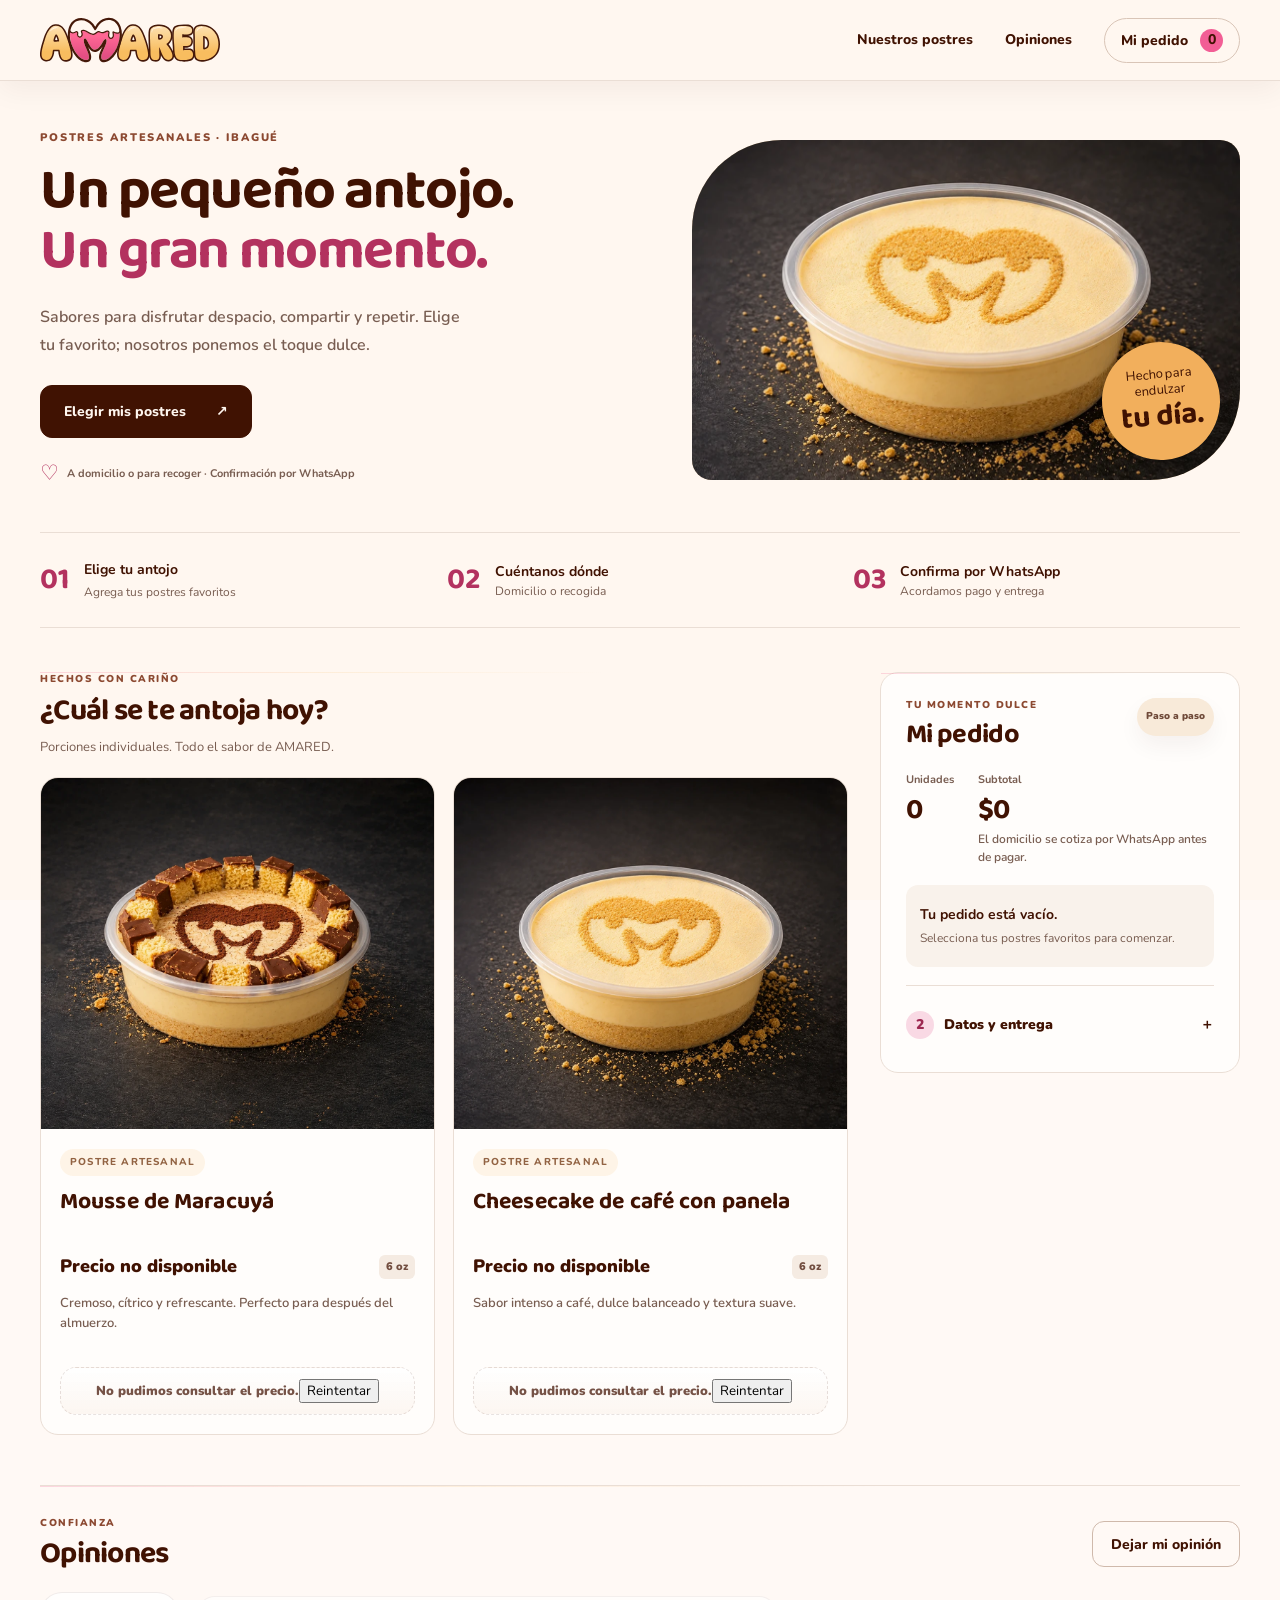
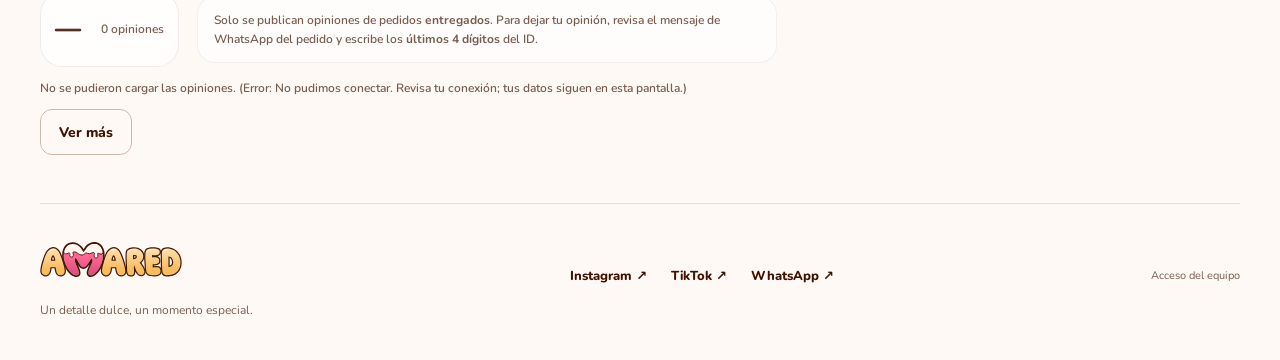
==== index.html @ 5dab2984 "Add files via upload" ====
<!doctype html>
<html lang="es">
<head>
  <meta charset="utf-8">
  <meta name="viewport" content="width=device-width, initial-scale=1">
  <meta name="theme-color" content="#401102">
  <title>AMARED · Un pequeño antojo, un gran momento</title>
  <link rel="icon" href="assets/favicon.ico" type="image/x-icon">
  <link rel="preload" href="assets/Logo-Amared.svg" as="image" type="image/svg+xml">
  <link rel="preload" href="assets/Logo-Isotipo-Amared.svg" as="image" type="image/svg+xml">
  <link rel="stylesheet" href="https://cdnjs.cloudflare.com/ajax/libs/font-awesome/6.5.2/css/all.min.css">
  <link rel="stylesheet" href="styles.css?v=20260602-private-access-v46">
<meta name="description" content="Postres artesanales AMARED en Ibagué. Elige tu favorito, solicita domicilio o recogida y confirma tu pedido por WhatsApp."><link rel="preconnect" href="https://fonts.googleapis.com"><link rel="preconnect" href="https://fonts.gstatic.com" crossorigin><link rel="stylesheet" href="https://fonts.googleapis.com/css2?family=Baloo+2:wght@600;700;800&amp;family=Nunito:wght@400;600;700;800&amp;display=swap"><link rel="stylesheet" href="experience.css?v=20260918"><script src="config.js?v=20260918"></script><script src="runtime.js?v=20260918"></script></head>
<body class="launch-checking amaredV2 storefront">
  <a class="skipLink" href="#inicio">Saltar al contenido</a><section id="launchGate" class="launchGate hidden" aria-live="polite">
    <div class="launchGateShell">
      <div class="launchGateCard">
        <img class="launchGateLogo" src="assets/Logo-Amared.svg" alt="AMARED Postres">
        <div class="launchGateKicker">Inauguración AMARED</div>
        <h1>La página aún no se encuentra disponible</h1>
        <p>Estamos preparando la apertura oficial. Únete al canal de WhatsApp para enterarte cuando inicie la inauguración.</p>

        <div class="launchCountdown" aria-label="Cuenta regresiva para la inauguración">
          <div><strong id="launchDays">00</strong><span>Días</span></div>
          <div><strong id="launchHours">00</strong><span>Horas</span></div>
          <div><strong id="launchMinutes">00</strong><span>Min</span></div>
          <div><strong id="launchSeconds">00</strong><span>Seg</span></div>
        </div>

        <form id="launchSignupForm" class="launchSignupForm launchSignupFormChannelOnly">
          <button id="launchChannelBtn" class="btn primary launchChannelBtn" type="button">
            <i class="fa-brands fa-whatsapp" aria-hidden="true"></i>
            Unirme al canal de WhatsApp
          </button>
          <div id="launchSignupStatus" class="launchSignupStatus" role="status">Recibe novedades, fecha de apertura y disponibilidad del combo inaugural.</div>
        </form>

        <div class="launchGateFoot">
          Apertura oficial: <strong>12 de junio</strong> · Combo inaugural por <strong>$22.900</strong> por tiempo limitado.
        </div>
      </div>
    </div>
  </section>

  <div class="page">
    <header class="topbar">
      <div class="topbarInner">
        <a class="brand brandLink" href="#inicio" aria-label="Ir al inicio AMARED">
          <img class="brandLogo" src="assets/Logo-Amared.svg" alt="AMARED Postres">
        </a>
        <button id="btnIndexAdminDesktopHub" class="btn amBtnSoft indexAdminTopbarAction hidden" type="button" aria-label="Volver al panel">Panel</button>
      <nav class="storeNav" aria-label="Navegación principal"><a href="#postres">Nuestros postres</a><a href="#opiniones">Opiniones</a><button type="button" data-checkout-open class="navCart">Mi pedido <span id="navCartCount">0</span></button></nav></div>
    </header>

    <div id="privateOrderBanner" class="privateOrderBanner hidden" role="status">
      <div>
        <strong>Acceso interno activo</strong>
        <span>La página pública sigue bloqueada hasta la inauguración. Este modo es solo para registrar pedidos internos.</span>
      </div>
      <button id="btnPrivateOrderExit" class="privateOrderExit" type="button">Salir</button>
    </div>

    <main class="container amIndex" id="inicio">
      <section class="hero heroPremium atelierHero">
  <div class="atelierHeroCopy"><p class="eyebrow">POSTRES ARTESANALES · IBAGUÉ</p>
    <h1>Un pequeño antojo.<br><span>Un gran momento.</span></h1>
    <p>Sabores para disfrutar despacio, compartir y repetir. Elige tu favorito; nosotros ponemos el toque dulce.</p>
    <a class="btn primary heroCta" href="#postres">Elegir mis postres <span aria-hidden="true">↗</span></a>
    <div class="heroDeliveryNote"><span aria-hidden="true">♡</span> A domicilio o para recoger · Confirmación por WhatsApp</div>
  </div>
  <div class="atelierHeroPhoto"><img src="assets/cheesecake.webp" alt="Postre artesanal de AMARED" width="1104" height="1104" fetchpriority="high" decoding="async"><div class="photoCaption">Hecho para endulzar<br><strong>tu día.</strong></div></div>
</section>
<nav class="purchaseJourney" aria-label="Cómo hacer tu pedido">
  <a href="#postres"><span>01</span><div><strong>Elige tu antojo</strong><small>Agrega tus postres favoritos</small></div></a>
  <button type="button" data-checkout-open><span>02</span><div><strong>Cuéntanos dónde</strong><small>Domicilio o recogida</small></div></button>
  <button type="button" data-checkout-open><span>03</span><div><strong>Confirma por WhatsApp</strong><small>Acordamos pago y entrega</small></div></button>
</nav><section class="layout layoutPremium">
        <section class="card cardProducts" id="postres">
          <div class="sectionHead">
            <div>
              <div class="sectionKicker">HECHOS CON CARIÑO</div>
              <h2 class="cardTitle">¿Cuál se te antoja hoy?</h2>
            </div>
          <p class="catalogLead">Porciones individuales. Todo el sabor de AMARED.</p></div>

          <div id="inauguralPromoBanner" class="inauguralPromoBanner hidden" aria-live="polite">
            <div class="promoCopy">
              <span class="promoKicker">Semana inaugural</span>
              <strong>Combo inaugural por tiempo limitado</strong>
              <small>Incluye los 2 postres, detalle especial y domicilio gratis. Disponible hasta agotar existencias.</small>
            </div>
            <div class="promoCountdown" aria-label="Tiempo restante del combo inaugural">
              <div><strong id="promoDays">00</strong><span>Días</span></div>
              <div><strong id="promoHours">00</strong><span>Horas</span></div>
              <div><strong id="promoMinutes">00</strong><span>Min</span></div>
              <div><strong id="promoSeconds">00</strong><span>Seg</span></div>
            </div>
          </div>

          <div id="products" class="products"></div>
        </section>

        <section class="card cardOrder" id="pedido">
          <div class="sectionHead orderHead">
            <div>
              <div class="sectionKicker">TU MOMENTO DULCE</div>
              <h2 class="cardTitle">Mi pedido</h2>
            </div>
            <div class="sectionPill sectionPillAccent">Paso a paso</div>
          </div>

          <div class="summaryRow">
            <div class="summaryBox">
              <div class="summaryLabel">Unidades</div>
              <div id="totalUnits" class="summaryValue">0</div>
            </div>

            <div class="subtotalBox">
              <div class="summaryLabel">Subtotal</div>
              <div class="subtotalBig">$<span id="subtotal">0</span></div>
              <div class="muted small">El domicilio se cotiza por WhatsApp antes de pagar.</div>
            </div>
          </div>

          <div class="miniCard cartMiniCard">
            <div class="miniCardTop">
              <img class="miniIcon" src="assets/Logo-Isotipo-Amared.svg" alt="AMARED icono">
              <div class="miniTitle">Resumen del pedido</div>
            </div>
            <div id="cartSummary" class="cartSummary muted">Aún no has seleccionado postres.</div>
          </div>

          <details id="checkoutDetails" class="checkoutDetails"><summary><span>2</span> Datos y entrega <b aria-hidden="true">＋</b></summary><p class="checkoutLead">Solo necesitamos estos datos para preparar tu pedido.</p><div class="form">
            <div id="checkoutError" class="checkoutError" role="alert" hidden></div><div class="hint">Completa solo lo esencial para registrar tu pedido. Los campos con <span class="req">*</span> son obligatorios.</div>

            <div class="formGrid formGrid2">
              <div class="field">
                <label class="label" for="name">Nombre <span class="req">*</span></label>
                <input id="name" class="input" type="text" placeholder="Ej: Cristian" autocomplete="name" maxlength="80">
              </div>

              <div class="field">
                <label class="label" for="phone">Número de teléfono <span class="req">*</span></label>
                <input id="phone" class="input" type="tel" placeholder="Ej: 3028473086" autocomplete="tel" inputmode="tel" maxlength="18">
              </div>
            </div>

            <div class="field">
              <label id="addressLabel" class="label" for="address">Dirección <span class="req">*</span></label>
              <input id="address" class="input" type="text" placeholder="Ej: Calle 53, número 8-2, Ibagué, Tolima" autocomplete="street-address" maxlength="250">
              <div id="addressHint" class="muted small addressHint hidden">Este campo cambia según el tipo de entrega que elijas.</div>
            </div>

            <div id="neighborhoodField" class="field neighborhoodField">
              <label id="neighborhoodLabel" class="label" for="neighborhood">Barrio o sector <span class="req">*</span></label>
              <div class="neighborhoodCombo">
                <input id="neighborhood" class="input" type="text" placeholder="Ej: Jordán, Centro, El Salado" autocomplete="off" role="combobox" aria-expanded="false" aria-controls="neighborhoodSuggest" aria-autocomplete="list" maxlength="100">
                <button id="neighborhoodToggle" class="neighborhoodToggle" type="button" aria-label="Mostrar barrios disponibles" aria-controls="neighborhoodSuggest">⌄</button>
              </div>
              <div id="neighborhoodSuggest" class="neighborhoodSuggest hidden" role="listbox" aria-label="Barrios sugeridos"></div>
              <datalist id="neighborhoodOptions"></datalist>
              <div id="neighborhoodHint" class="muted small neighborhoodHint">Busca tu barrio en el listado. Si no aparece, puedes escribirlo manualmente para revisar la entrega.</div>
            </div>

            <div class="miniCard deliveryCard">
              <div class="miniCardTop">
                <div class="miniTitle">Entrega y ubicación</div>
              </div>
              <div class="muted small deliveryIntro">Selecciona la opción que mejor te funcione. La opción predeterminada te permite escribir una dirección de referencia y completar el pedido fácilmente por WhatsApp.</div>

              <div class="locationOptions deliveryTiles">
                <label class="radioRow deliveryTile">
                  <input type="radio" name="locMethod" value="whatsapp" checked>
                  <span class="deliveryTileCopy">
                    <strong>Enviar ubicación por WhatsApp</strong>
                    <small>Escribe una dirección de referencia aquí y en el chat te indicaremos cómo compartir tu ubicación.</small>
                  </span>
                </label>

                <div id="waLocBlock" class="waLocBlock muted small tileDetail">
                  <div class="waLocCopy">Escribe tu dirección o punto de referencia en este formulario. Cuando se abra WhatsApp, podremos guiarte para compartir la ubicación exacta si lo necesitas.</div>
                  <div class="tutorialHelper">
                    <strong>Video corto · 27 s</strong>
                    <span>Mira cómo compartir tu ubicación exacta por WhatsApp sin salir del proceso de pedido.</span>
                  </div>
                  <div class="tutorialAction">
                    <button id="btnWaTutorial" class="btn tutorialBtn" type="button">Ver tutorial</button>
                  </div>
                </div>

                <label class="radioRow deliveryTile">
                  <input type="radio" name="locMethod" value="maps">
                  <span class="deliveryTileCopy">
                    <strong>Enviar link de Google Maps</strong>
                    <small>La opción más precisa para ubicar tu domicilio.</small>
                  </span>
                </label>

                <div id="mapsBlock" class="mapsBlock tileDetail">
                  <div class="mapsRow">
                    <input id="maps" class="input" type="url" placeholder="Pega aquí el link de tu ubicación">
                    <button id="btnOpenMaps" class="btn secondary" type="button">Abrir Maps</button>
                  </div>
                  <div class="muted small">Abre Google Maps, toca compartir, copia el enlace y pégalo aquí.</div>
                  <div class="tutorialHelper">
                    <strong>Video corto · 34 s</strong>
                    <span>Te mostramos dónde copiar el enlace de Google Maps y cómo pegarlo correctamente aquí.</span>
                  </div>
                  <div class="tutorialAction">
                    <button id="btnMapsTutorial" class="btn tutorialBtn" type="button">Ver tutorial</button>
                  </div>
                </div>

                <label class="radioRow deliveryTile">
                  <input type="radio" name="locMethod" value="pickup">
                  <span class="deliveryTileCopy">
                    <strong>Recoger el pedido presencialmente</strong>
                    <small>Tu pedido quedará marcado como recogida presencial.</small>
                  </span>
                </label>

                <div id="pickupBlock" class="pickupBlock hidden tileDetail">
                  <div class="pickupBox">
                    <div class="pickupTitle">Recogida presencial</div>
                    <div class="muted small">No será necesario escribir dirección. El pedido se registrará como <strong>recogida presencial</strong>.</div>

                    <details class="pickupInfoDetails">
                      <summary>Más información sobre la recogida presencial</summary>
                      <div class="pickupInfoBody">
                        <div class="muted small">Para confirmar tu pedido por recogida presencial, solicitamos un anticipo de reserva del <strong>40%</strong> del valor total. Este valor se abona al pedido y el saldo restante se paga al momento de reclamarlo en el horario de entrega.</div>

                        <div id="pickupPaymentPreview" class="pickupPaymentPreview">
                          <div class="pickupPaymentLine">
                            <span>Total actual del pedido</span>
                            <strong id="pickupPreviewTotal">$0</strong>
                          </div>
                          <div class="pickupPaymentLine accent">
                            <span>Anticipo a confirmar por WhatsApp</span>
                            <strong id="pickupPreviewReserve">$0</strong>
                          </div>
                          <div class="pickupPaymentLine">
                            <span>Saldo restante al reclamar</span>
                            <strong id="pickupPreviewBalance">$0</strong>
                          </div>
                        </div>

                        <div class="muted small">El valor exacto también se enviará automáticamente en el mensaje de WhatsApp cuando confirmes el pedido.</div>
                      </div>
                    </details>

                    <div id="pickupVideoHint" class="tutorialHelper">
                      <strong>Video corto · 37 s</strong>
                      <span>Mira cómo funciona la recogida presencial, el punto de encuentro y la entrega del pedido.</span>
                    </div>
                    <div class="pickupActions">
                      <button id="btnPickupTutorial" class="btn tutorialBtn" type="button">Ver tutorial</button>
                    </div>
                  </div>
                </div>
              </div>
            </div>

            <details class="orderExtras"><summary>Agregar una nota o correo (opcional)</summary><div class="field">
              <label class="label" for="email">Correo electrónico (opcional)</label>
              <input id="email" class="input" type="email" placeholder="Ej: correo@dominio.com" autocomplete="email" maxlength="120">
              <div class="muted small">Podrías recibir notificaciones del pedido o información relacionada con AMARED.</div>
            </div>

            <div class="field">
              <label class="label" for="notes">Notas (opcional)</label>
              <textarea id="notes" class="textarea" rows="3" placeholder="Ej: Portería / Torre 2 / Sin canela" maxlength="500"></textarea>
            </div>

            </details><div class="waOptWrap">
              <label class="checkRow">
                <input id="waOptIn" type="checkbox">
                <span>Autorizo avisos de este pedido por WhatsApp.</span>
              </label>
              <div id="waOptHint" class="waOptHint hidden">Puedes autorizar los avisos del pedido. Tu selección es opcional y puedes cambiarla.</div>
            </div>

            <button id="btnWhatsApp" class="btn primary btnOrderMain" type="button">3 · Revisar mi pedido →</button>

            <p class="checkoutFinePrint">Revisarás el resumen antes de registrarlo. El pago se acuerda en el chat.</p><div id="status" class="status hidden" aria-hidden="true"></div>
          </div>
        </details></section>
      </section>

      <section id="indexAdminSection" class="card indexAdminSection hidden" aria-label="Configuración admin de la página de pedidos">
        <div class="sectionHead reviewsHead">
          <div>
            <div class="sectionKicker">Modo administrador</div>
            <h2 class="cardTitle">Página de pedidos</h2>
          </div>
          <div class="sectionHeadActions">
            <button id="btnIndexAdminGoOpiniones" class="btn secondary indexAdminDesktopOpinions" type="button">Opiniones</button>
            <div class="sectionPill sectionPillAccent">Admin</div>
          </div>
        </div>

        <div class="indexAdminIntro">Desde aquí puedes actualizar los precios visibles del catálogo. Las respuestas a opiniones se gestionan en el bloque de opiniones que aparece más abajo.</div>

        <div class="indexAdminGrid isSingle">
          <div class="miniCard indexAdminCard">
            <div class="miniCardTop">
              <img class="miniIcon" src="assets/Logo-Isotipo-Amared.svg" alt="AMARED">
              <div class="miniTitle">Precios del catálogo</div>
            </div>
            <div id="indexAdminPriceList" class="indexAdminPriceList"></div>
            <div class="row indexAdminActions">
              <button id="btnIndexAdminSavePrices" class="btn primary" type="button">Guardar precios</button>
              <button id="btnIndexAdminResetPrices" class="btn secondary" type="button">Restablecer</button>
            </div>
            <div id="indexAdminStatus" class="muted small indexAdminStatus"></div>
          </div>
        </div>
      </section>

      <section class="card cardReviews" id="opiniones">
        <div class="sectionHead reviewsHead">
          <div>
            <div class="sectionKicker">Confianza</div>
            <h2 class="cardTitle">Opiniones</h2>
          </div>
          <button id="btnOpenReviewModal" class="btn secondary" type="button">Dejar mi opinión</button>
        </div>

        <div class="reviewsSummary">
          <div class="reviewsAvg">
            <div class="avgNum" id="reviewsAvg">—</div>
            <div class="avgStars" id="reviewsAvgStars" aria-hidden="true"></div>
            <div class="muted small"><span id="reviewsCount">0</span> opiniones</div>
          </div>
          <div class="muted small reviewsHint">
            Solo se publican opiniones de pedidos <b>entregados</b>. Para dejar tu opinión, revisa el mensaje de WhatsApp del pedido y escribe los <b>últimos 4 dígitos</b> del ID.
          </div>
        </div>

        <div id="reviewsList" class="reviewsList"></div>
        <div id="reviewsInlineLoading" class="reviewsInlineLoading">
          <div class="spinner" aria-hidden="true"></div>
          <div class="muted small">Cargando opiniones...</div>
        </div>

        <div class="row" style="justify-content:flex-end; gap:10px; margin-top:12px; flex-wrap:wrap;">
          <button id="btnMoreReviews" class="btn secondary" type="button">Ver más</button>
        </div>
      </section>
    </main>
  </div>

  <div id="tutorialModal" class="modalOverlay tutorialModalOverlay hidden" aria-hidden="true">
    <div class="modal tutorialModal" role="dialog" aria-modal="true" aria-labelledby="tutorialModalTitle">
      <div class="modalHeader tutorialModalHeader">
        <div>
          <div class="tutorialModalKicker">Tutorial AMARED</div>
          <h3 id="tutorialModalTitle" class="modalTitle">Tutorial</h3>
        </div>
        <button id="btnCloseTutorial" class="iconBtn" type="button" aria-label="Cerrar tutorial">✕</button>
      </div>
      <div class="modalBody tutorialModalBody">
        <p id="tutorialModalText" class="tutorialModalText"></p>
        <div class="tutorialVideoShell">
          <video id="tutorialVideo" class="tutorialVideo" controls playsinline preload="none"></video>
        </div>
        <div class="tutorialModalHint">Puedes cerrar el tutorial cuando quieras y continuar tu pedido exactamente donde estabas.</div>
      </div>
    </div>
  </div>

  <div id="confirmModal" class="modalOverlay hidden" aria-hidden="true">
    <div class="modal">
      <div class="modalHeader">
        <h3 class="modalTitle">¿Todo se ve bien?</h3>
        <button id="btnCloseModal" class="iconBtn" type="button" aria-label="Cerrar">✕</button>
      </div>

      <div class="modalBody">
        <div id="modalItems" class="modalItems"></div>

        <div id="modalCustomerSummary" class="modalCustomerSummary"></div><div class="modalTotals">
          <div class="modalTotalLine">
            <span class="muted">Unidades</span>
            <strong id="modalUnits">0</strong>
          </div>
          <div class="modalTotalLine">
            <span class="muted">Subtotal</span>
            <strong class="modalSubtotal">$<span id="modalSubtotal">0</span></strong>
          </div>

          <div id="modalPickupBreakdown" class="modalPickupBreakdown hidden">
            <div class="modalTotalLine compact">
              <span class="muted">Anticipo de reserva (40%)</span>
              <strong id="modalPickupReserve">$0</strong>
            </div>
            <div class="modalTotalLine compact">
              <span class="muted">Saldo restante al reclamar</span>
              <strong id="modalPickupBalance">$0</strong>
            </div>
          </div>

          <div class="muted small">La entrega se confirma según el método que seleccionaste.</div>
        </div>
      </div>

      <div class="modalFooter">
        <div id="modalStatus" class="muted small" style="flex:1; align-self:center; display:none;"></div>
        <button id="btnSendWhatsApp" class="btn primary" type="button">Registrar mi pedido</button>
      </div>

      <div id="fallbackWrap" class="helpBar" style="margin-top:12px;">
        <details id="fallbackDetails" class="helpDetails">
          <summary>Ayuda al cliente</summary>

          <div class="muted small" style="margin-top:10px;">
            Si tuviste algún problema al abrir WhatsApp o al enviar el pedido, copia el mensaje y pégalo en el chat para confirmar tu pedido.
          </div>

          <div class="muted small" style="margin-top:8px;">
            <b>Número:</b> <span id="waNumberText"></span>
          </div>

          <div class="row" style="gap:10px; margin-top:10px; flex-wrap:wrap;">
            <button id="btnOpenChat" class="btn secondary" type="button">Abrir chat</button>
            <button id="btnCopyMessage" class="btn secondary" type="button">Copiar mensaje</button>
          </div>

          <textarea id="modalMessage" class="textarea" rows="7" readonly style="margin-top:10px; display:none;"></textarea>

          <div class="muted small" style="margin-top:8px;">
            Copia, pega en WhatsApp y envía el mensaje.
          </div>
        </details>
      </div>
    </div>
  </div>

  <div id="reviewModal" class="modalOverlay hidden" aria-hidden="true">
    <div class="modal">
      <div class="modalHeader">
        <h3 class="modalTitle">Deja tu opinión</h3>
        <button id="btnCloseReview" class="iconBtn" type="button" aria-label="Cerrar">✕</button>
      </div>

      <div class="modalBody">
        <div class="muted small">
          Para validar tu pedido, revisa el mensaje de WhatsApp donde aparece el ID del pedido y escribe solo los <b>últimos 4 dígitos</b> (ej: <b>1234</b>). Solo se aceptan opiniones de pedidos con estado <b>Enviado</b>.
        </div>

        <div class="formRow" style="margin-top:12px;">
          <label class="label" for="reviewLast4">Últimos 4 dígitos del ID *</label>
          <input id="reviewLast4" class="input" inputmode="numeric" maxlength="4" placeholder="1234">
        </div>

        <div class="formRow" style="margin-top:12px;">
          <div class="label">Calificación *</div>
          <div id="reviewStars" class="starRow" role="radiogroup" aria-label="Calificación">
            <button class="starBtn" type="button" data-value="1" aria-label="1 estrella">★</button>
            <button class="starBtn" type="button" data-value="2" aria-label="2 estrellas">★</button>
            <button class="starBtn" type="button" data-value="3" aria-label="3 estrellas">★</button>
            <button class="starBtn" type="button" data-value="4" aria-label="4 estrellas">★</button>
            <button class="starBtn" type="button" data-value="5" aria-label="5 estrellas">★</button>
          </div>
        </div>

        <div class="formRow" style="margin-top:12px;">
          <label class="label" for="reviewName">Nombre del pedido</label>
          <input id="reviewName" class="input" maxlength="80" placeholder="Se cargará automáticamente con tu pedido" readonly>
          <div id="reviewNameStatus" class="muted small reviewIdentityStatus">Escribe los 4 dígitos y cargaremos el nombre del pedido.</div>
        </div>

        <div class="formRow" style="margin-top:12px;">
          <label class="label" for="reviewComment">Tu opinión *</label>
          <textarea id="reviewComment" class="textarea" rows="5" maxlength="300" placeholder="Cuéntanos cómo fue tu experiencia…"></textarea>
          <div class="muted small" id="reviewCharCount">0/300</div>
        </div>
      </div>

      <div class="modalFooter">
        <button id="btnSubmitReview" class="btn" type="button">Enviar opinión</button>
      </div>
    </div>
  </div>

  <div id="alertOverlay" class="alertOverlay hidden" aria-hidden="true">
    <div class="alertBox" role="alertdialog" aria-modal="true" aria-labelledby="alertTitle">
      <div id="alertTitle" class="alertTitle">Aviso</div>
      <div id="alertText" class="alertText"></div>

      <div id="alertHelpWrap" class="alertHelpWrap hidden">
        <details id="alertHelpDetails" class="helpDetails">
          <summary>No abrió WhatsApp</summary>

          <div class="muted small" style="margin-top:10px;">
            Copia el mensaje y pégalo en WhatsApp para confirmar tu pedido.
          </div>

          <div class="muted small" style="margin-top:8px;">
            <b>Número:</b> <span id="alertWaNumberText"></span>
          </div>

          <div class="row" style="gap:10px; margin-top:10px; flex-wrap:wrap;">
            <button id="btnAlertOpenChat" class="btn secondary" type="button">Abrir chat</button>
            <button id="btnAlertCopyMessage" class="btn secondary" type="button">Copiar mensaje</button>
          </div>

          <textarea id="alertHelpMessage" class="textarea" rows="6" readonly style="margin-top:10px; display:none;"></textarea>

          <div class="muted small" style="margin-top:8px;">
            Copia, pega en WhatsApp y envía el mensaje.
          </div>
        </details>
      </div>

      <div class="alertFooter">
        <button id="btnAlertOk" class="btn primary" type="button">Entendido</button>
      </div>
    </div>
  </div>

  <div id="orderLoadingOverlay" class="amOrderLoadingOverlay hidden" aria-hidden="true" style="display:none;">
    <div class="amOrderLoadingBackdropFx" aria-hidden="true"></div>
    <div class="amOrderLoadingCard" role="status" aria-live="polite">
      <img class="amOrderLoadingBrand" src="assets/Logo-Amared.svg" alt="AMARED">
      <div class="amOrderLoadingVisual" aria-hidden="true">
        <div class="amOrderLoadingHalo"></div>
        <div class="amOrderLoadingLogoWrap">
          <img class="amOrderLoadingIsoImg" src="assets/Logo-Isotipo-Amared.svg" alt="">
        </div>
      </div>
      <div class="amOrderLoadingCopy">
        <div class="amOrderLoadingKicker">AMARED está preparando tu pedido</div>
        <div id="orderLoadingText" class="amOrderLoadingTitle">Registrando pedido...</div>
        <div id="orderLoadingSub" class="amOrderLoadingSub">Estamos conectando tu pedido con AMARED.</div>
      </div>
      <div class="amOrderLoadingMeta">
        <span id="orderLoadingStep" class="amOrderLoadingStep">Iniciando</span>
        <strong id="orderLoadingPercent" class="amOrderLoadingPercent">0%</strong>
      </div>
      <div class="amOrderLoadingTrack" aria-hidden="true"><span id="orderLoadingBar" class="amOrderLoadingBar"></span></div>
    </div>
  </div>

  <div id="adminReviewsModal" class="modalOverlay hidden" aria-hidden="true">
    <div class="modal" style="max-width:520px;">
      <div class="modalHeader">
        <h3 class="modalTitle">Modo admin</h3>
        <button id="btnCloseAdminReviewsModal" class="iconBtn" type="button" aria-label="Cerrar">×</button>
      </div>
      <div class="modalBody">
        <div class="muted small">Ingresa el PIN de admin para responder opiniones.</div>
        <label class="label" style="margin-top:12px;" for="adminPinReviews">PIN</label>
        <input id="adminPinReviews" class="input" inputmode="numeric" maxlength="12" placeholder="PIN">
        <div id="adminReviewsErr" class="muted small" style="margin-top:8px; color:#b00020;"></div>
      </div>
      <div class="modalFooter">
        <button id="btnAdminLoginReviews" class="btn primary" type="button">Ingresar</button>
      </div>
    </div>
  </div>

  <button id="btnOpinionesTop" class="backToTop hidden" type="button" aria-label="Volver al inicio">↑ Inicio</button>

  <div id="indexAdminMobileBar" class="indexAdminMobileBar hidden" aria-label="Acciones de la página de pedidos admin">
    <button id="btnIndexAdminBarOpiniones" class="indexAdminMobileBtn isIconOnly" type="button" aria-label="Ir a opiniones"><span class="ico">💬</span></button>
    <div class="indexAdminMobileCenter">
      <button id="btnIndexAdminBarTools" class="indexAdminMobilePill" type="button">Precios</button>
    </div>
    <button id="btnIndexAdminBarHub" class="indexAdminMobileBtn isIconOnly" type="button" aria-label="Volver al panel"><span class="ico">⌂</span></button>
  </div>

  <script src="routes-data.js?v=20260513-barrios-fuzzy"></script>
  <script src="app.js?v=20260918-tutoriales-v17" defer></script>
<footer class="atelierFooter"><div><img src="assets/Logo-Amared.svg" width="142" height="54" alt="AMARED"><p>Un detalle dulce, un momento especial.</p></div><nav aria-label="Redes y contacto"><a href="https://www.instagram.com/amaredpostres" target="_blank" rel="noopener noreferrer">Instagram ↗</a><a href="https://www.tiktok.com/@amaredpostres" target="_blank" rel="noopener noreferrer">TikTok ↗</a><a href="https://wa.me/573028473086" target="_blank" rel="noopener noreferrer">WhatsApp ↗</a></nav><a href="hub.html" class="teamAccess">Acceso del equipo</a></footer>
<div class="mobileCartDock" id="mobileCartDock" hidden><div><small>Tu pedido · <span id="mobileCartUnits">0</span> postres</small><strong id="mobileCartTotal">$0</strong></div><button class="btn primary" type="button" data-checkout-open>Ver mi pedido →</button></div>
<div id="uxToast" class="uxToast" role="status" aria-live="polite"></div><script src="experience.js?v=20260918" defer></script></body>
</html>
---- styles.css ----
:root{
  --cream:#FEF6EF;
  --paper:#FFFDFC;
  --choco:#401102;
  --pink:#F25B8F;
  --caramel:#F6BA60;
  --beige:#F7CE91;

  --font-main: "Nunito", system-ui, -apple-system, BlinkMacSystemFont, "Segoe UI", sans-serif;
  --font-display: "Baloo 2", "Nunito", system-ui, -apple-system, BlinkMacSystemFont, "Segoe UI", sans-serif;

  --border: rgba(64,17,2,.10);
  --shadow: 0 18px 50px rgba(64,17,2,.10);
}

*{ box-sizing:border-box; }
html,body{ height:100%; }

body{
  margin:0;
  font-family: var(--font-main);

  /* ✅ Fondo sin “cortes” */
  background:
    radial-gradient(900px 420px at 20% 5%, rgba(242,91,143,.14), transparent 60%),
    radial-gradient(900px 420px at 80% 8%, rgba(246,186,96,.16), transparent 60%),
    var(--cream);
  background-repeat: no-repeat;
  /* background-attachment: fixed; */ /* (opcional) si te gusta fijo al hacer scroll */

  color: var(--choco);

  /* ✅ Tipografía base más grande y responsiva */
  font-size: clamp(16.5px, 1.15vw, 18px);
  line-height: 1.35;
}

/* Topbar */
.topbar{
  position: sticky;
  top: 0;
  z-index: 10;
  backdrop-filter: blur(10px);
  background: rgba(254,246,239,.72);
  border-bottom: 1px solid var(--border);
}

.topbarInner{
  max-width:1180px;
  margin: 0 auto;
  padding: 14px 18px;
  width: min(1180px, calc(100% - 36px));
  display:flex;
  align-items:center;
  justify-content:center; /* logo centrado */
  gap: 14px;
}

.brand{
  display:flex;
  align-items:center;
  min-height: 64px;
}

/* Logo con “límite inteligente” */
.brandLogo{
  height: clamp(40px, 4vw, 58px);
  width: auto;
  display: block;
}

/* Page */
.container{
  max-width:1180px;
  margin:0 auto;
  padding: 18px;
  width: min(1180px, calc(100% - 36px));
}

.hero{
  text-align:center;
  padding: 10px 0 18px;
}

.heroTitle{
  margin: 10px 0 6px;
  font-size: clamp(26px, 2.4vw, 32px);
  letter-spacing: .2px;
}

.heroSubtitle{
  margin:0;
  color: rgba(64,17,2,.65);
  font-weight: 650;
  font-size: clamp(14px, 1.3vw, 16px);
}

/* Layout */
.layout{
  display:grid;
  grid-template-columns: 1.05fr .95fr;
  gap: 14px;
}

@media (max-width: 920px){
  .layout{ grid-template-columns:1fr; }
  .container{ width: min(100%, calc(100% - 24px)); padding-top: 12px; }
  .topbarInner, .amIndex{ width: min(100%, calc(100% - 24px)); }
  .hero{ padding-top: 6px; }
}

/* Cards */
.card{
  background: var(--paper);
  border: 1px solid var(--border);
  border-radius: 22px;
  padding: 16px;
  box-shadow: var(--shadow);
}

.cardTitle{
  margin: 0 0 12px;
  font-size: 17px;
  font-weight: 950;
}

/* Products (cards con imagen) */
.products{
  display:grid;
  gap: 12px;
}

.productCard{
  border: 1px solid var(--border);
  border-radius: 20px;
  overflow: hidden;
  background: linear-gradient(180deg, rgba(247,206,145,.10), rgba(255,255,255,0));
  box-shadow: 0 14px 40px rgba(64,17,2,.08);
  display: grid;
  grid-template-columns: 170px 1fr;
  gap: 12px;
  padding: 12px;
}

.productImg{
  width: 170px;
  height: 128px;
  border-radius: 16px;
  object-fit: cover;
  display: block;
  border: 1px solid rgba(64,17,2,.10);
  background: rgba(255,255,255,.7);
}

.productInfo{
  display:flex;
  flex-direction: column;
  justify-content: space-between;
  gap: 10px;
  min-width: 0;
}

.productTop .name{
  font-weight: 950;
  line-height: 1.15;
  font-size: 16px;
}

.productTop .price{
  margin-top: 4px;
  font-size: 14px; /* ✅ un poco más grande */
  color: rgba(64,17,2,.65);
  font-weight: 850;
}

.productDesc{
  font-size: 13.5px; /* ✅ más legible */
  color: rgba(64,17,2,.62);
  font-weight: 700;
  line-height: 1.35;
}

.productBottom{
  display:flex;
  justify-content: flex-end;
}

@media (max-width: 520px){
  .productCard{
    grid-template-columns: 1fr;
    padding: 12px;
    text-align: center; /* ✅ centra textos */
  }
  .productImg{
    width:100%;
    height: 190px;
  }

  /* ✅ centra el bloque de info */
  .productInfo{
    align-items: center;
  }

  /* ✅ centra el precio y descripción */
  .productTop .name{
    font-size: 17px;
  }
  .productTop .price{
    font-size: 15px;
  }
  .productDesc{
    font-size: 14.5px;
  }

  /* ✅ stepper centrado */
  .productBottom{
    justify-content: center;
  }
  .stepper{
    margin: 0 auto;
  }
}


/* Stepper */
.stepper{
  display:flex;
  align-items:center;
  gap: 10px;
  border: 1px solid var(--border);
  border-radius: 14px;
  padding: 6px;
  background: rgba(254,246,239,.65);
}

.stepper button{
  width: 38px;
  height: 38px;
  border-radius: 12px;
  border: 1px solid var(--border);
  background: white;
  color: var(--choco);
  font-size: 18px;
  font-weight: 950;
  cursor:pointer;
  box-shadow: 0 8px 18px rgba(64,17,2,.08);
}

.qty{
  min-width: 28px;
  text-align:center;
  font-weight: 950;
  font-size: 15px;
}

/* Summary */
.summaryRow{
  display:flex;
  gap: 12px;
  align-items:stretch;
  margin-bottom: 12px;
}

.summaryBox{
  min-width: 130px;
  border: 1px solid var(--border);
  border-radius: 18px;
  padding: 10px 12px;
  background: rgba(242,91,143,.06);
}

.summaryLabel{
  font-size: 13px;
  color: rgba(64,17,2,.60);
  font-weight: 850;
}

.summaryValue{
  margin-top: 4px;
  font-size: 28px;
  font-weight: 950;
}

.subtotalBox{
  flex: 1;
  border: 1px solid var(--border);
  border-radius: 18px;
  padding: 10px 12px;
  background: rgba(246,186,96,.10);
}

.subtotalBig{
  font-size: 36px;
  font-weight: 950;
  margin-top: 4px;
  color: var(--pink);
}

.muted{ color: rgba(64,17,2,.62); }
.small{ font-size: 13px; } /* ✅ más grande */

/* Mini card */
.miniCard{
  border: 1px solid var(--border);
  border-radius: 18px;
  padding: 10px 12px;
  background: rgba(254,246,239,.75);
  margin-bottom: 12px;
}

.miniTitle{
  font-weight: 950;
  margin-bottom: 6px;
  display:flex;
  align-items:center;
  gap: 8px;
}

.miniIcon{
  width: 22px;
  height: 22px;
  object-fit: contain;
  display:block;
}

.cartSummary{ line-height:1.45; }

/* Form */
.form{ display:grid; gap: 8px; }

.label{
  font-size: 13px; /* ✅ más grande */
  color: rgba(64,17,2,.62);
  font-weight: 850;
}

.req{ color: var(--pink); font-weight: 950; }

.hint{
  font-size: 13px; /* ✅ más grande */
  color: rgba(64,17,2,.62);
  font-weight: 750;
  border: 1px dashed rgba(64,17,2,.18);
  background: rgba(254,246,239,.60);
  border-radius: 14px;
  padding: 10px 12px;
  margin-bottom: 6px;
}

.input, .textarea{
  width: 100%;
  border-radius: 16px;
  border: 1px solid var(--border);
  background: white;
  color: var(--choco);
  padding: 12px 12px; /* ✅ un poquito más alto */
  outline: none;
  font-size: 15px;
}

.textarea{ resize: vertical; }

.mapsRow{ display:flex; gap: 8px; align-items:center; }
.mapsRow .input{ flex: 1; }

/* Location options */
.locationOptions{
  display:grid;
  gap: 8px;
  margin-top: 10px;
}

.radioRow{
  display:flex;
  align-items:center;
  gap: 10px;
  font-weight: 850;
  color: rgba(64,17,2,.78);
  font-size: 14px;
}

.radioRow input{ transform: translateY(1px); }

.mapsBlock{ padding-left: 28px; }
.waLocBlock{ padding-left: 28px; padding-top: 2px; }
.pickupBlock{ padding-left: 28px; padding-top: 2px; }
.pickupBox{
  border: 1px dashed rgba(64,17,2,.14);
  border-radius: 14px;
  background: rgba(246,186,96,.08);
  padding: 12px;
  display: grid;
  gap: 8px;
}
.pickupTitle{
  font-weight: 950;
  color: var(--choco);
}
.pickupLink{
  display: inline-flex;
  align-items: center;
  justify-content: center;
  width: fit-content;
  max-width: 100%;
  padding: 10px 12px;
  border-radius: 12px;
  border: 1px solid rgba(242,91,143,.28);
  background: rgba(242,91,143,.10);
  color: var(--choco);
  text-decoration: none;
  font-weight: 900;
  box-shadow: 0 8px 18px rgba(64,17,2,.06);
}
.pickupLink:hover{ text-decoration: none; filter: brightness(.98); }
.addressHint{ margin-top: 6px; }

/* Checkbox opt-in */
.checkRow{
  display:flex;
  align-items:flex-start;
  gap: 10px;
  font-weight: 850;
  color: rgba(64,17,2,.78);
  padding: 10px 12px;
  border: 1px dashed rgba(64,17,2,.18);
  background: rgba(254,246,239,.60);
  border-radius: 14px;
  font-size: 14px;
}
.checkRow input{ margin-top: 2px; accent-color: var(--pink); }

.waOptWrap{
  display:grid;
  gap:8px;
}
.waOptHint{
  padding: 0 12px 2px 12px;
  font-size: 13px;
  line-height: 1.45;
  color: rgba(64,17,2,.70);
}

/* Buttons */
.btn{
  border-radius: 16px;
  border: 1px solid var(--border);
  padding: 12px 12px;
  cursor: pointer;
  font-weight: 950;
  box-shadow: 0 10px 24px rgba(64,17,2,.10);
  font-size: 15px;
}

.btn.primary{
  background: linear-gradient(180deg, rgba(242,91,143,.95), rgba(242,91,143,.85));
  color: white;
  border-color: rgba(242,91,143,.35);
}

.btn.secondary{
  background: linear-gradient(180deg, rgba(246,186,96,.85), rgba(246,186,96,.72));
  color: var(--choco);
  border-color: rgba(246,186,96,.40);
}

.btn:disabled{ opacity:.6; cursor:not-allowed; }

.status{
  margin-top: 6px;
  font-size: 14px;
  min-height: 18px;
}

/* =========================
   MODAL + ALERTS (z-index)
   ========================= */

/* ✅ para que overlays se oculten de verdad */
.hidden{ display:none !important; }

/* Modal */
.modalOverlay{
  position: fixed;
  inset: 0;
  background: rgba(64,17,2,.35);
  display: grid;
  place-items: center;
  padding: 14px;
  z-index: 40; /* ✅ sobre topbar */
}

.modal{
  width: min(720px, 96vw);
  background: var(--paper);
  border: 1px solid var(--border);
  border-radius: 22px;
  box-shadow: 0 30px 80px rgba(64,17,2,.25);
  overflow: hidden;
}

.modalHeader{
  display:flex;
  align-items:center;
  justify-content: space-between;
  padding: 12px 14px;
  border-bottom: 1px solid var(--border);
  background: rgba(246,186,96,.12);
}

.modalTitle{ margin:0; font-size: 17px; font-weight: 950; }

.iconBtn{
  width: 36px;
  height: 36px;
  border-radius: 14px;
  border: 1px solid var(--border);
  background: white;
  color: var(--choco);
  cursor: pointer;
  font-weight: 950;
}

.modalBody{ padding: 14px; display:grid; gap: 12px; }
.modalItems{ display:grid; gap: 8px; }

.itemLine{
  display:flex;
  justify-content: space-between;
  align-items:center;
  border: 1px solid var(--border);
  border-radius: 18px;
  padding: 10px 12px;
  background: rgba(254,246,239,.70);
}

.itemName{ font-weight: 950; font-size: 15px; }
.itemMeta{ font-size: 13px; color: rgba(64,17,2,.62); font-weight: 750; }

.modalTotals{
  border: 1px solid var(--border);
  border-radius: 18px;
  padding: 10px 12px;
  background: rgba(242,91,143,.08);
}

.modalTotalLine{
  display:flex;
  justify-content: space-between;
  align-items:center;
  margin-bottom: 6px;
  font-size: 14px;
}

.modalSubtotal{ color: var(--pink); font-size: 18px; }

.modalFooter{
  padding: 12px 14px;
  border-top: 1px solid var(--border);
  display:flex;
  gap: 10px;
  justify-content: flex-end;
  background: rgba(254,246,239,.80);
}

@media (max-width:520px){
  .modalFooter{ flex-direction: column; }
  .summaryRow{ flex-direction: column; }
  .summaryBox{ min-width: unset; }
}

/* Alert */
.alertOverlay{
  position: fixed;
  inset: 0;
  background: rgba(64,17,2,.35);
  display: grid;
  place-items: center;
  padding: 14px;
  z-index: 50;
}

.alertBox{
  width: min(520px, 96vw);
  background: var(--paper);
  border: 1px solid var(--border);
  border-radius: 22px;
  box-shadow: 0 30px 80px rgba(64,17,2,.25);
  overflow: hidden;
}

.alertTitle{
  padding: 12px 14px;
  font-weight: 950;
  background: rgba(242,91,143,.10);
  border-bottom: 1px solid var(--border);
  font-size: 16px;
}

.alertText{
  padding: 12px 14px;
  color: rgba(64,17,2,.78);
  font-weight: 750;
  line-height: 1.35;
  white-space: pre-wrap;
  font-size: 14px;
}

.alertFooter{
  padding: 12px 14px;
  border-top: 1px solid var(--border);
  display:flex;
  justify-content: flex-end;
  background: rgba(254,246,239,.80);
}


/* ✅ Index tweaks: precio + tamaño */
.productTop .price{
  margin-top: 4px;
  font-size: 15px;
  color: rgba(64,17,2,.85);
  font-weight: 950;
}
.sizeBadge{
  display:inline-flex;
  align-items:center;
  gap:6px;
  margin-left: 8px;
  padding: 2px 10px;
  border-radius: 999px;
  border: 1px solid var(--border);
  background: rgba(255,255,255,.70);
  font-size: 12px;
  font-weight: 900;
  color: rgba(64,17,2,.78);
}

/* ✅ Ayuda (fallback WhatsApp) */
.helpDetails summary{
  cursor: pointer;
  font-weight: 950;
  list-style: none;
}
.helpDetails summary::-webkit-details-marker{ display:none; }
.helpDetails summary::after{
  content: "▾";
  float: right;
  opacity: .7;
}
.helpDetails[open] summary::after{ content: "▴"; }

.spinner{
  width:18px; height:18px;
  border-radius:999px;
  border: 2px solid rgba(64,17,2,.18);
  border-top-color: rgba(64,17,2,.65);
  animation: spin .9s linear infinite;
}
@keyframes spin{ to{ transform: rotate(360deg); } }


/* ✅ Modal scroll para ver ayuda al final */
.modal{
  max-height: calc(100vh - 40px);
  overflow: auto;
}

/* ✅ Aviso siempre encima */
#alertOverlay{
  z-index: 30000 !important;
}

#loadingOverlay{ z-index: 25000 !important; }

.alertOverlay{ z-index: 30000; }
.alertText{ white-space: pre-line; }

/* ✅ Help bar (debajo del resumen) */
.helpBar{
  width: min(720px, 96vw);
  margin: 0 auto 12px;
  background: rgba(255,255,255,.72);
  border: 1px solid var(--border);
  border-radius: 14px;
  padding: 10px 12px;
}
.helpBar summary{ font-weight: 950; }

/* ✅ Loading overlay */
.loadingOverlay{
  position: fixed;
  inset: 0;
  display: grid;
  place-items: center;
  background: rgba(64,17,2,.22);
  padding: 14px;
  z-index: 25000;
}
.loadingBox{
  width: min(520px, 92vw);
  background: var(--paper);
  border: 1px solid var(--border);
  border-radius: 18px;
  padding: 18px 16px;
  display: grid;
  gap: 10px;
  justify-items: center;
  box-shadow: 0 30px 80px rgba(64,17,2,.20);
}
.loadingTitle{
  font-weight: 950;
  font-size: 18px;
  color: rgba(64,17,2,.88);
  text-align: center;
}

/* ✅ Modal scroll */
.modal{ max-height: calc(100vh - 40px); overflow: auto; }

/* ✅ Alert help section */
.alertHelpWrap{
  margin-top: 12px;
  padding-top: 12px;
  border-top: 1px solid var(--border);
}
.alertHelpWrap textarea{ width: 100%; }
.alertText{ white-space: pre-line; }


/* ✅ Loading overlay (tarjeta centrada) */
.loadingOverlay{
  position: fixed;
  inset: 0;
  display: grid;
  place-items: center;
  padding: 14px;
  background: rgba(0,0,0,.35);
  z-index: 25000;
}
.loadingCard{
  width: min(560px, 92vw);
  background: var(--paper);
  border: 1px solid var(--border);
  border-radius: 18px;
  padding: 18px 18px;
  display: grid;
  gap: 10px;
  justify-items: center;
  box-shadow: 0 22px 70px rgba(0,0,0,.22);
}
.loadingTitle{
  font-weight: 950;
  font-size: 20px;
  color: rgba(64,17,2,.88);
  text-align: center;
  line-height: 1.15;
}
.loadingSub{
  font-size: 14px;
  text-align: center;
  opacity: .9;
}

/* ✅ Mejoras visuales: “No abrió WhatsApp” dentro del aviso */
.alertHelpWrap{
  margin-top: 14px;
  padding: 14px 14px;
  border-top: 1px solid var(--border);
  background: rgba(255,255,255,.65);
  border-radius: 14px;
}
.alertHelpWrap .muted{ line-height: 1.35; }
.alertHelpWrap textarea{ border-radius: 12px; }
.alertText{ white-space: pre-line; }


/* ✅ Make loading overlay clearly visible */
.loadingOverlay{
  background: rgba(0,0,0,.45) !important;
  z-index: 28000 !important;
}
.loadingCard{
  border-width: 2px;
}


/* ✅ Opiniones */
.reviewsTop{
  display:flex;
  align-items:center;
  justify-content: space-between;
  gap: 12px;
}
.reviewsSummary{
  margin-top: 10px;
  display:grid;
  gap: 10px;
}
.reviewsAvg{
  display:flex;
  align-items:center;
  gap: 10px;
  flex-wrap: wrap;
}
.avgNum{
  font-size: 26px;
  font-weight: 950;
  color: rgba(64,17,2,.88);
}
.avgStars{
  display:flex;
  gap: 4px;
  font-size: 18px;
  line-height: 1;
  color: rgba(242,91,143,.95);
}
.reviewsHint{
  background: rgba(255,255,255,.55);
  border: 1px solid var(--border);
  border-radius: 12px;
  padding: 10px 12px;
}
.reviewsList{
  margin-top: 12px;
  display:grid;
  gap: 10px;
}
.reviewCard{
  background: rgba(255,255,255,.72);
  border: 1px solid var(--border);
  border-radius: 14px;
  padding: 12px 12px;
}
.reviewCardTop{
  display:flex;
  align-items:center;
  justify-content: space-between;
  gap: 10px;
}
.reviewName{
  font-weight: 950;
}
.reviewStars{
  display:flex;
  gap: 3px;
  color: rgba(242,91,143,.95);
}
.reviewMeta{
  margin-top: 6px;
  opacity: .85;
}
.reviewText{
  margin-top: 8px;
  white-space: pre-line;
}

/* ✅ Estrellas selector */
.starRow{
  display:flex;
  gap: 8px;
}
.starBtn{
  width: 42px;
  height: 42px;
  border-radius: 12px;
  border: 1px solid var(--border);
  background: rgba(255,255,255,.75);
  font-size: 20px;
  line-height: 1;
  cursor: pointer;
}
.starBtn.isOn{
  background: rgba(242,91,143,.16);
  border-color: rgba(242,91,143,.45);
}


/* ✅ Loader siempre visible (encima de todo) */
#loadingOverlay{
  z-index: 31000 !important;
}
.loadingOverlay{
  background: rgba(0,0,0,.40) !important;
  z-index: 31000 !important;
}


/* ✅ Loader SOLO para Opiniones */
.reviewsInlineLoading{
  display: grid;
  place-items: center;
  gap: 10px;
  padding: 14px 10px;
  margin-top: 10px;
  border: 1px dashed rgba(64,17,2,.18);
  border-radius: 14px;
  background: rgba(255,255,255,.55);
}
.reviewsInlineLoading.hidden{ display: none !important; }


/* ✅ Respuesta admin */
.reviewReply{
  margin-top: 10px;
  padding: 10px 10px;
  border-radius: 12px;
  background: rgba(242,91,143,.08);
  border: 1px solid rgba(242,91,143,.18);
}
.reviewReplyTitle{
  font-weight: 950;
  margin-bottom: 6px;
}
.reviewAdminRow{
  margin-top: 10px;
  display:flex;
  gap:10px;
  flex-wrap:wrap;
}
.reviewAdminRow .input{
  flex:1;
  min-width: 220px;
}


/* ✅ Botón flotante volver al inicio (solo Opiniones) */
.backToTop{
  position: fixed;
  right: 14px;
  bottom: 14px;
  z-index: 26000;
  padding: 10px 12px;
  border-radius: 999px;
  border: 1px solid var(--border);
  background: rgba(255,255,255,.88);
  backdrop-filter: blur(6px);
  box-shadow: 0 16px 40px rgba(0,0,0,.18);
  font-weight: 950;
}
.backToTop.hidden{ display:none !important; }


/* ===== Shared login clone (base tomada de Delivery) ===== */
.btnLinkLike{
  text-decoration:none;
  display:flex;
  align-items:center;
  justify-content:center;
}
.amLoginCard{
  max-width:700px;
  margin:28px auto 0;
  padding:26px;
  border-radius:26px;
  background:rgba(255,255,255,.88);
  box-shadow:0 18px 40px rgba(64,17,2,.08);
}
.amLoginHero{ text-align:center; padding:4px 0 8px; }
.amLoginTitle{
  margin:0 0 8px;
  font-size:clamp(26px,2.6vw,34px);
  line-height:1.05;
  color:var(--choco);
}
.amLoginLead{
  margin:0;
  font-size:clamp(16px,1.6vw,18px);
  font-weight:850;
  color:rgba(64,17,2,.78);
}
.amLoginFieldHint{
  margin-top:6px;
  color:rgba(64,17,2,.66);
  font-size:13px;
  font-weight:750;
}
.amLoginPinRow{
  display:flex;
  gap:10px;
  align-items:center;
}
.amLoginPinRow .input{ flex:1; }
.amPinToggleBtn{
  min-width:54px;
  height:48px;
  padding:0 14px;
  border-radius:16px;
  border:1px solid var(--border);
  background:linear-gradient(180deg, rgba(246,186,96,.96), rgba(245,196,108,.92));
  box-shadow:0 10px 22px rgba(246,186,96,.22);
  font-size:18px;
  cursor:pointer;
}
.amRememberWrap{ margin-top:10px; }
.amRememberLabel{
  display:flex;
  align-items:center;
  gap:10px;
  cursor:pointer;
  font-weight:850;
  color:rgba(64,17,2,.82);
}
.amRememberLabel input{
  width:18px;
  height:18px;
  accent-color:#ff5f95;
}
.amRememberHint{
  margin-top:6px;
  color:rgba(64,17,2,.66);
  font-size:13px;
  font-weight:750;
}
.amLoginActionsRow{
  display:flex;
  gap:10px;
  margin-top:14px;
  justify-content:stretch;
}
.amLoginActionsRow .btn,
.amLoginActionsRow .btnLinkLike{
  flex:1;
  min-height:48px;
}
.amLoginActionsRowSingle .btn{
  width:100%;
}
.amLoginTopbarBrand{
  display:flex;
  width:100%;
  align-items:center;
  justify-content:center;
}
.amLoginTopbarLogo{
  height:48px;
  width:auto;
  display:block;
}
.amLoadingOverlay{
  position:fixed;
  inset:0;
  background:rgba(64,17,2,.25);
  backdrop-filter:blur(6px);
  display:flex;
  align-items:center;
  justify-content:center;
  padding:16px;
  z-index:120000;
  box-sizing:border-box;
}
.amLoadingCard{
  width:fit-content;
  max-width:min(420px, calc(100vw - 32px));
  background:rgba(255,255,255,.94);
  border:1px solid rgba(64,17,2,.12);
  border-radius:24px;
  padding:16px 18px;
  box-shadow:0 18px 40px rgba(0,0,0,.18);
  box-sizing:border-box;
}
.amLoadingRow{
  display:grid;
  grid-template-columns:auto minmax(0,1fr);
  gap:12px;
  align-items:center;
}
.amLoadingRow > div:last-child{ min-width:0; }
.amLoadingTitle{
  font-weight:950;
  font-size:18px;
  line-height:1.08;
  color:var(--choco);
}
.amLoadingSub{
  margin-top:4px;
  color:rgba(64,17,2,.72);
  font-size:13px;
  line-height:1.3;
  font-weight:800;
}
.amSpinner{
  width:18px;
  height:18px;
  border-radius:999px;
  border:2px solid rgba(64,17,2,.18);
  border-top-color:rgba(64,17,2,.70);
  animation:amSpin 1s linear infinite;
}
@keyframes amSpin{ to{ transform:rotate(360deg); } }

@media (max-width: 560px){
  .amLoadingCard{
    max-width: calc(100vw - 28px);
    padding:14px 16px;
  }
  .amLoadingTitle{ font-size:16px; }
  .amLoadingSub{ font-size:12.5px; }
}

@media (max-width: 720px){
  .amLoginCard{
    margin:16px auto 0;
    padding:18px;
    border-radius:22px;
  }
  .amLoginTitle{ font-size:clamp(22px,7vw,30px); }
  .amLoginLead{ font-size:15px; }
  .amLoginTopbarLogo{ height:42px; }
}
@media (max-width: 520px){
  .amLoginActionsRow{ flex-direction:column; }
  .amPinToggleBtn{ min-width:52px; height:auto; }
}


.amSectionTopbarInner{
  justify-content: space-between;
  align-items: center;
  gap: 16px;
  padding-top: 12px;
  padding-bottom: 12px;
}
.amSectionBrand{
  display:flex;
  align-items:center;
  gap:12px;
  min-width:0;
  flex:1 1 auto;
}
.amSectionBrandLogo{
  width:44px;
  height:44px;
  object-fit:contain;
  flex:0 0 auto;
  display:block;
}
.amSectionBrandMeta{
  display:flex;
  flex-direction:column;
  gap:2px;
  min-width:0;
}
.amSectionTitle{
  margin:0;
  color:var(--choco);
  font-weight:950;
  font-size:clamp(20px, 1.7vw, 22px);
  line-height:1.08;
  letter-spacing:.01em;
}
.amSectionSubtitle{
  margin:0;
  color:rgba(64,17,2,.65);
  font-size:12.5px;
  font-weight:800;
  line-height:1.2;
}
.amSectionActions{
  display:flex;
  align-items:center;
  gap:10px;
  flex-wrap:wrap;
  margin-left:auto;
}
.amSectionActions .btn{
  min-height:46px;
  border-radius:18px;
  font-weight:900;
  box-shadow:0 10px 22px rgba(64,17,2,.06);
}
.amBtnWarm{
  background: linear-gradient(180deg, rgba(246,196,110,.96), rgba(240,183,84,.96));
  border-color: rgba(224,160,49,.55);
  color: var(--choco);
}
.amBtnSoft{
  background: linear-gradient(180deg, rgba(251,240,244,.98), rgba(247,232,237,.98));
  border-color: rgba(242,91,143,.18);
  color: var(--choco);
}
.amBtnNeutral{
  background: linear-gradient(180deg, rgba(252,252,252,.98), rgba(241,239,236,.98));
  border-color: rgba(64,17,2,.10);
  color: var(--choco);
}

@media (max-width: 860px){
  .amSectionTopbarInner{
    gap:12px;
    padding-top:10px;
    padding-bottom:10px;
  }
  .amSectionBrand{
    width:auto;
    justify-content:center;
    text-align:center;
    margin:0 auto;
  }
  .amSectionBrandMeta{
    align-items:center;
    text-align:center;
  }
  .amSectionBrandLogo{
    width:46px;
    height:46px;
  }
  .amSectionTitle{
    font-size:clamp(23px, 6vw, 25px);
  }
  .amSectionSubtitle{
    font-size:12.5px;
  }
}



/* ===== Shared section header hardening (Apr 2026) ===== */
.amSectionTopbarInner{
  width:100%;
}
.amSectionBrand{
  max-width:100%;
}
.amSectionBrandMeta{
  justify-content:center;
}
.amSectionTitle,
.amSectionSubtitle{
  word-break:break-word;
}
@media (min-width: 861px){
  .amSectionTopbarInner{
    justify-content:space-between;
  }
  .amSectionBrand{
    justify-content:flex-start;
    margin:0;
  }
  .amSectionBrandMeta{
    align-items:flex-start;
    text-align:left;
  }
}
@media (max-width: 860px){
  .amSectionTopbarInner{
    justify-content:center !important;
  }
  .amSectionBrand{
    width:auto;
    max-width:100%;
    margin:0 auto;
    justify-content:center;
    padding-inline:8px;
  }
  .amSectionBrandMeta{
    align-items:center;
    text-align:center;
  }
}


/* ===== UX fluida: loaders por sección y cierres tipo X ===== */
.amInlineLoad{
  display:flex;
  align-items:center;
  gap:10px;
  width:100%;
  min-height:72px;
  padding:14px 16px;
  border-radius:18px;
  border:1px solid rgba(64,17,2,.10);
  background:rgba(255,255,255,.78);
  box-shadow:0 10px 24px rgba(64,17,2,.06);
}
.amInlineLoadSpin{
  width:18px;
  height:18px;
  flex:0 0 auto;
  border-radius:999px;
  border:2px solid rgba(64,17,2,.18);
  border-top-color:rgba(64,17,2,.70);
  animation:amSpin 1s linear infinite;
}
.amInlineLoadBody{ min-width:0; }
.amInlineLoadTitle{
  font-weight:900;
  font-size:15px;
  line-height:1.12;
  color:var(--choco);
}
.amInlineLoadSub{
  margin-top:4px;
  font-size:12.5px;
  font-weight:760;
  color:rgba(64,17,2,.66);
  line-height:1.32;
}
.amInlineLoad.isSoft{
  min-height:64px;
  padding:12px 14px;
  background:rgba(255,255,255,.66);
  box-shadow:none;
}
.amModalCloseX{
  width:40px;
  height:40px;
  min-width:40px;
  border-radius:14px;
  border:1px solid rgba(64,17,2,.12);
  background:linear-gradient(180deg, rgba(255,255,255,.96), rgba(254,246,239,.92));
  color:var(--choco);
  font-size:22px;
  line-height:1;
  font-weight:950;
  box-shadow:0 10px 24px rgba(64,17,2,.08);
  display:inline-flex;
  align-items:center;
  justify-content:center;
  cursor:pointer;
}
.amModalCloseX:hover{ transform:translateY(-1px); }


.amInlineLoadWrap{ width:100%; }


/* =====================================================
   INDEX PREMIUM REDESIGN · 2026-03-29
   ===================================================== */
:root{
  --shell: rgba(255,255,255,.70);
  --shell-strong: rgba(255,255,255,.88);
  --hero-border: rgba(255,255,255,.48);
  --glass-shadow: 0 24px 70px rgba(64,17,2,.12);
}

html{ scroll-behavior:smooth; }
body.is-loading{ overflow:hidden; }
body{
  background:
    radial-gradient(1000px 520px at 0% 0%, rgba(242,91,143,.16), transparent 62%),
    radial-gradient(920px 520px at 100% 0%, rgba(246,186,96,.16), transparent 58%),
    linear-gradient(180deg, #fffaf5 0%, #fef6ef 48%, #fff9f6 100%);
}

.topbar{
  background: rgba(255,249,244,.72);
  border-bottom: 1px solid rgba(64,17,2,.08);
  box-shadow: 0 10px 28px rgba(64,17,2,.05);
}
.topbarInner{
  max-width: 1180px;
  justify-content: space-between;
  padding: 14px 18px;
}
.brandLink{ text-decoration:none; }
.topbarBadge{
  display:inline-flex;
  align-items:center;
  justify-content:center;
  min-height: 40px;
  padding: 0 14px;
  border-radius: 999px;
  border: 1px solid rgba(64,17,2,.08);
  background: rgba(255,255,255,.76);
  box-shadow: 0 10px 24px rgba(64,17,2,.06);
  color: rgba(64,17,2,.74);
  font-size: 13px;
  font-weight: 900;
}

.amIndex{
  max-width: 1180px;
  width: min(1180px, calc(100% - 36px));
  padding-top: 22px;
  padding-bottom: 34px;
}
.heroPremium{ padding: 6px 0 20px; }
.heroShell{
  display:grid;
  grid-template-columns: minmax(0, 1.15fr) minmax(280px, .85fr);
  gap: 18px;
  align-items: stretch;
}
.heroCopy,
.spotlightGlass{
  position:relative;
  overflow:hidden;
  border-radius: 28px;
  border: 1px solid var(--hero-border);
  background:
    linear-gradient(180deg, rgba(255,255,255,.76), rgba(255,255,255,.58)),
    linear-gradient(135deg, rgba(242,91,143,.07), rgba(246,186,96,.08));
  box-shadow: var(--glass-shadow);
}
.heroCopy{
  padding: 28px clamp(22px, 3vw, 36px);
  min-height: 240px;
  display:flex;
  flex-direction:column;
  justify-content:center;
}
.heroCopy::after,
.spotlightGlass::after{
  content:"";
  position:absolute;
  inset:auto -10% -40% auto;
  width: 220px;
  height: 220px;
  border-radius: 999px;
  background: radial-gradient(circle, rgba(246,186,96,.18) 0%, transparent 70%);
  pointer-events:none;
}
.heroEyebrow{
  display:inline-flex;
  align-items:center;
  gap: 10px;
  width: fit-content;
  padding: 8px 12px;
  border-radius: 999px;
  background: rgba(255,255,255,.74);
  border: 1px solid rgba(64,17,2,.08);
  font-size: 12.5px;
  font-weight: 900;
  letter-spacing: .04em;
  text-transform: uppercase;
  color: rgba(64,17,2,.72);
}
.heroDot{
  width: 8px;
  height: 8px;
  border-radius: 999px;
  background: linear-gradient(180deg, var(--pink), #ff77a2);
  box-shadow: 0 0 0 6px rgba(242,91,143,.12);
}
.heroTitle{
  margin: 16px 0 10px;
  font-size: clamp(34px, 5vw, 56px);
  line-height: .98;
  letter-spacing: -.04em;
  font-weight: 1000;
}
.heroSubtitle{
  max-width: 720px;
  margin: 0;
  font-size: clamp(15px, 1.5vw, 17px);
  line-height: 1.52;
  color: rgba(64,17,2,.68);
  font-weight: 700;
}
.heroChips{
  display:flex;
  flex-wrap:wrap;
  gap: 10px;
  margin-top: 18px;
}
.heroChip{
  display:inline-flex;
  align-items:center;
  min-height: 38px;
  padding: 0 14px;
  border-radius: 999px;
  border: 1px solid rgba(64,17,2,.08);
  background: rgba(255,255,255,.80);
  box-shadow: 0 10px 20px rgba(64,17,2,.04);
  font-size: 13px;
  font-weight: 850;
  color: rgba(64,17,2,.74);
}
.heroSpotlight{ min-width: 0; }
.spotlightGlass{
  min-height: 100%;
  padding: 18px;
  display:grid;
  gap: 14px;
  align-content: center;
}
.spotlightBadge{
  width: fit-content;
  padding: 8px 12px;
  border-radius: 999px;
  background: rgba(64,17,2,.88);
  color: white;
  font-size: 12px;
  font-weight: 900;
  letter-spacing: .04em;
  text-transform: uppercase;
}
.spotlightVisual{
  min-height: 150px;
  display:grid;
  place-items:center;
  border-radius: 24px;
  background:
    radial-gradient(circle at 50% 50%, rgba(246,186,96,.28), transparent 58%),
    radial-gradient(circle at 50% 50%, rgba(242,91,143,.16), transparent 70%),
    rgba(255,255,255,.55);
  overflow:hidden;
}
.spotlightIso{
  width: clamp(100px, 38%, 156px);
  height: auto;
  display:block;
  filter: drop-shadow(0 20px 28px rgba(64,17,2,.15));
  animation: amFloat 4.8s ease-in-out infinite;
}
.spotlightText{
  margin: 0;
  font-size: 14px;
  line-height: 1.5;
  color: rgba(64,17,2,.68);
  font-weight: 700;
}

.layoutPremium{
  grid-template-columns: minmax(0, 1.08fr) minmax(360px, .92fr);
  align-items: start;
  gap: 18px;
}
.card{
  border-radius: 28px;
  padding: 20px;
  background: linear-gradient(180deg, rgba(255,255,255,.94), rgba(255,255,255,.82));
  border-color: rgba(64,17,2,.08);
  box-shadow: var(--glass-shadow);
}
.cardProducts,
.cardOrder,
.cardReviews{
  position:relative;
  overflow:hidden;
}
.cardProducts::before,
.cardOrder::before,
.cardReviews::before{
  content:"";
  position:absolute;
  inset: 0 auto auto 0;
  width: 100%;
  height: 1px;
  background: linear-gradient(90deg, rgba(242,91,143,.22), rgba(246,186,96,.16), transparent 70%);
}
.cardOrder{
  position: sticky;
  top: 92px;
}
.sectionHead{
  display:flex;
  align-items:flex-start;
  justify-content:space-between;
  gap: 12px;
  margin-bottom: 14px;
}
.sectionKicker{
  font-size: 12px;
  font-weight: 900;
  letter-spacing: .09em;
  text-transform: uppercase;
  color: rgba(64,17,2,.48);
}
.cardTitle{
  margin: 4px 0 0;
  font-size: 24px;
  line-height: 1.05;
  letter-spacing: -.03em;
}
.sectionPill{
  display:inline-flex;
  align-items:center;
  justify-content:center;
  min-height: 38px;
  padding: 0 14px;
  border-radius: 999px;
  border: 1px solid rgba(64,17,2,.08);
  background: rgba(255,255,255,.82);
  font-size: 13px;
  font-weight: 900;
  color: rgba(64,17,2,.74);
  box-shadow: 0 10px 22px rgba(64,17,2,.05);
}
.sectionPillAccent{
  background: linear-gradient(180deg, rgba(242,91,143,.14), rgba(246,186,96,.12));
}

.products{ gap: 14px; }
.productCard{
  position:relative;
  grid-template-columns: 156px minmax(0, 1fr);
  gap: 14px;
  padding: 14px;
  border-radius: 24px;
  border: 1px solid rgba(64,17,2,.08);
  background:
    linear-gradient(180deg, rgba(255,255,255,.92), rgba(255,255,255,.72)),
    linear-gradient(135deg, rgba(246,186,96,.06), rgba(242,91,143,.06));
  box-shadow: 0 18px 36px rgba(64,17,2,.06);
  transition: transform .22s ease, box-shadow .22s ease, border-color .22s ease;
}
.productCard:hover{
  transform: translateY(-2px);
  box-shadow: 0 22px 44px rgba(64,17,2,.10);
}
.productCard.is-selected{
  border-color: rgba(242,91,143,.24);
  box-shadow: 0 24px 48px rgba(242,91,143,.12);
}
.productMediaWrap{
  border-radius: 20px;
  overflow:hidden;
  background: linear-gradient(180deg, rgba(255,255,255,.82), rgba(255,255,255,.48));
}
.productImg{
  width: 100%;
  height: 100%;
  min-height: 148px;
  border: 0;
  border-radius: 20px;
  transition: transform .35s ease;
}
.productCard:hover .productImg{ transform: scale(1.03); }
.productInfo{ gap: 14px; }
.productEyebrow{
  display:inline-flex;
  align-items:center;
  width: fit-content;
  padding: 6px 10px;
  border-radius: 999px;
  background: rgba(246,186,96,.13);
  color: rgba(64,17,2,.72);
  font-size: 11px;
  font-weight: 900;
  letter-spacing: .05em;
  text-transform: uppercase;
}
.productTop .name{
  margin-top: 8px;
  font-size: 21px;
  letter-spacing: -.03em;
}
.productMetaRow{
  display:flex;
  align-items:center;
  gap: 10px;
  flex-wrap:wrap;
  margin-top: 8px;
}
.productTop .price{
  margin: 0;
  font-size: 15px;
  font-weight: 950;
  color: rgba(64,17,2,.82);
}
.sizeBadge{
  display:inline-flex;
  align-items:center;
  min-height: 28px;
  padding: 0 10px;
  border-radius: 999px;
  background: rgba(64,17,2,.06);
  color: rgba(64,17,2,.72);
  font-size: 12px;
  font-weight: 900;
}
.productDesc{
  font-size: 14px;
  line-height: 1.55;
  color: rgba(64,17,2,.60);
}
.stepper{
  gap: 12px;
  padding: 7px;
  border-radius: 18px;
  background: rgba(255,255,255,.82);
  box-shadow: inset 0 0 0 1px rgba(64,17,2,.06), 0 14px 24px rgba(64,17,2,.05);
}
.stepper button{
  width: 42px;
  height: 42px;
  border-radius: 14px;
  border-color: rgba(64,17,2,.08);
  box-shadow: none;
  transition: transform .18s ease, background .18s ease, opacity .18s ease;
}
.stepper button:not(:disabled):hover{
  transform: translateY(-1px);
  background: rgba(246,186,96,.16);
}
.stepper button:disabled{
  opacity: .42;
}
.qty{
  min-width: 32px;
  font-size: 16px;
}

.summaryRow{ gap: 14px; margin-bottom: 14px; }
.summaryBox,
.subtotalBox,
.miniCard,
.deliveryCard{
  border-color: rgba(64,17,2,.08);
  background: linear-gradient(180deg, rgba(255,255,255,.84), rgba(255,255,255,.66));
}
.summaryBox{
  min-width: 138px;
  padding: 14px;
}
.summaryValue{
  font-size: clamp(28px, 4vw, 36px);
  line-height: .95;
}
.subtotalBox{
  padding: 14px;
}
.subtotalBig{
  font-size: clamp(34px, 4vw, 42px);
  line-height: .92;
  letter-spacing: -.03em;
}
.miniCard{
  margin-bottom: 14px;
  padding: 14px;
  border-radius: 22px;
  box-shadow: inset 0 0 0 1px rgba(255,255,255,.25);
}
.miniCardTop{
  display:flex;
  align-items:center;
  gap: 10px;
  margin-bottom: 10px;
}
.miniIcon{
  width: 24px;
  height: 24px;
}
.miniTitle{ margin-bottom: 0; }
.cartMiniCard{ background: linear-gradient(180deg, rgba(246,186,96,.11), rgba(255,255,255,.70)); }
.cartSummary{ display:grid; gap: 8px; }
.cartEmptyState{
  display:grid;
  gap: 4px;
}
.cartEmptyState strong{
  font-size: 15px;
  color: var(--choco);
}
.cartLine{
  display:flex;
  align-items:center;
  justify-content:space-between;
  gap: 10px;
  padding: 10px 12px;
  border-radius: 16px;
  background: rgba(255,255,255,.72);
  border: 1px solid rgba(64,17,2,.06);
}
.cartLineName{
  font-weight: 850;
  color: var(--choco);
}
.cartLineMeta{
  font-size: 13px;
  font-weight: 900;
  color: rgba(64,17,2,.62);
}

.form{ gap: 12px; }
.field{ display:grid; gap: 8px; }
.formGrid{ display:grid; gap: 12px; }
.formGrid2{ grid-template-columns: repeat(2, minmax(0, 1fr)); }
.hint,
.checkRow{
  border-radius: 18px;
  border-color: rgba(64,17,2,.08);
  background: linear-gradient(180deg, rgba(255,255,255,.86), rgba(255,255,255,.70));
}
.label{
  font-size: 13px;
  letter-spacing: .01em;
}
.input,
.textarea{
  border-radius: 18px;
  border-color: rgba(64,17,2,.09);
  padding: 14px 14px;
  box-shadow: 0 8px 18px rgba(64,17,2,.03);
  transition: border-color .18s ease, box-shadow .18s ease, transform .18s ease;
}
.input:focus,
.textarea:focus{
  border-color: rgba(242,91,143,.32);
  box-shadow: 0 0 0 4px rgba(242,91,143,.10);
}
.deliveryCard{
  background: linear-gradient(180deg, rgba(255,255,255,.88), rgba(246,186,96,.08));
}
.deliveryIntro{ margin-bottom: 12px; }
.deliveryTiles{ gap: 10px; }
.deliveryTile{
  align-items:flex-start;
  gap: 12px;
  padding: 14px;
  border: 1px solid rgba(64,17,2,.08);
  border-radius: 18px;
  background: rgba(255,255,255,.76);
  transition: border-color .18s ease, background .18s ease, transform .18s ease;
}
.deliveryTile:hover{
  transform: translateY(-1px);
  border-color: rgba(246,186,96,.28);
}
.deliveryTile input{
  margin-top: 4px;
}
.deliveryTileCopy{
  display:grid;
  gap: 4px;
}
.deliveryTileCopy strong{
  font-size: 14px;
  color: var(--choco);
}
.deliveryTileCopy small{
  color: rgba(64,17,2,.58);
  font-size: 12.5px;
  line-height: 1.45;
}
.tileDetail{
  padding-left: 12px;
}
.mapsBlock,
.waLocBlock,
.pickupBlock{ padding-left: 12px; }
.mapsRow{ gap: 10px; align-items: stretch; }
.mapsRow .input{ min-width: 0; }
.pickupBox{
  border-radius: 18px;
  border-style: solid;
  border-color: rgba(246,186,96,.18);
  background: rgba(255,255,255,.72);
}
.pickupLink{
  border-radius: 14px;
}
.btn{
  min-height: 48px;
  border-radius: 18px;
  box-shadow: 0 14px 26px rgba(64,17,2,.10);
  transition: transform .18s ease, filter .18s ease, box-shadow .18s ease;
}
.btn:hover{ transform: translateY(-1px); }
.btn.primary{
  background: linear-gradient(135deg, #f45f92, #f7a16b 130%);
  border-color: rgba(242,91,143,.26);
}
.btn.secondary{
  background: linear-gradient(180deg, rgba(255,255,255,.95), rgba(246,186,96,.20));
  border-color: rgba(64,17,2,.08);
}
.btnOrderMain{
  min-height: 54px;
  font-size: 15px;
}
.status{ min-height: 18px; }

.cardReviews{
  margin-top: 18px;
}
.reviewsHead{ margin-bottom: 10px; }
.reviewsSummary{
  grid-template-columns: auto 1fr;
  align-items:center;
  gap: 18px;
}
.reviewsAvg{
  min-width: 132px;
  padding: 16px 14px;
  border-radius: 22px;
  border: 1px solid rgba(64,17,2,.08);
  background: rgba(255,255,255,.76);
}
.reviewsHint{
  padding: 14px 16px;
  border-radius: 18px;
  background: rgba(255,255,255,.62);
  border: 1px solid rgba(64,17,2,.06);
}
.reviewCard{
  border-radius: 22px;
  border-color: rgba(64,17,2,.08);
  background: rgba(255,255,255,.76);
}
.backToTop{
  right: 18px;
  bottom: 18px;
  background: rgba(255,255,255,.90);
  border-color: rgba(64,17,2,.08);
}

/* Loader premium con isologo */
.amLoadingOverlay{
  position: fixed;
  inset: 0;
  display: flex;
  align-items: center;
  justify-content: center;
  padding: 16px;
  background: rgba(27, 9, 2, .48);
  backdrop-filter: blur(12px);
  z-index: 120000;
  overflow: hidden;
}
.amLoadingBackdropFx{
  position:absolute;
  inset:-20%;
  background:
    radial-gradient(circle at 30% 30%, rgba(242,91,143,.24), transparent 26%),
    radial-gradient(circle at 70% 35%, rgba(246,186,96,.22), transparent 24%),
    radial-gradient(circle at 50% 70%, rgba(255,255,255,.10), transparent 22%);
  filter: blur(14px);
  animation: amBackdropDrift 10s ease-in-out infinite alternate;
}
.amLoadingCard{
  position:relative;
  z-index:1;
  width: min(460px, calc(100vw - 28px));
  padding: 26px 22px 22px;
  border-radius: 28px;
  border: 1px solid rgba(255,255,255,.18);
  background:
    linear-gradient(180deg, rgba(32,11,3,.90), rgba(54,20,7,.86)),
    linear-gradient(135deg, rgba(242,91,143,.12), rgba(246,186,96,.10));
  box-shadow: 0 30px 80px rgba(0,0,0,.34);
  display:grid;
  gap: 18px;
  justify-items:center;
  text-align:center;
  overflow:hidden;
}
.amLoadingCard::before{
  content:"";
  position:absolute;
  inset:0;
  background: linear-gradient(120deg, transparent 25%, rgba(255,255,255,.05) 50%, transparent 75%);
  transform: translateX(-130%);
  animation: amSheen 2.8s linear infinite;
  pointer-events:none;
}
.amLoadingVisual{
  position:relative;
  width: 124px;
  height: 124px;
  display:grid;
  place-items:center;
}
.amLoadingHalo{
  position:absolute;
  inset:10px;
  border-radius:999px;
  background: radial-gradient(circle, rgba(246,186,96,.22), transparent 65%);
  filter: blur(6px);
  animation: amPulse 2.1s ease-in-out infinite;
}
.amLoadingMark{
  position:relative;
  width: 84px;
  height: 84px;
}
.amLoadingMark::before,
.amLoadingMark::after{
  content:"";
  position:absolute;
  inset:0;
  -webkit-mask: url("assets/Logo-Isotipo-Amared.svg") center / contain no-repeat;
  mask: url("assets/Logo-Isotipo-Amared.svg") center / contain no-repeat;
}
.amLoadingMark::before{
  background: linear-gradient(180deg, #ffd79b, #f25b8f 120%);
  filter: drop-shadow(0 14px 24px rgba(242,91,143,.20));
  animation: amFloat 3.2s ease-in-out infinite;
}
.amLoadingMark::after{
  inset:-10%;
  background: linear-gradient(100deg, transparent 20%, rgba(255,255,255,.88) 50%, transparent 82%);
  animation: amSweep 2s linear infinite;
}
.amLoadingCopy{ display:grid; gap: 8px; }
.amLoadingKicker{
  font-size: 11.5px;
  font-weight: 900;
  letter-spacing: .16em;
  text-transform: uppercase;
  color: rgba(255,255,255,.58);
}
.amLoadingTitle{
  font-size: clamp(24px, 4vw, 28px);
  line-height: 1;
  font-weight: 1000;
  letter-spacing: -.04em;
  color: #fff9f3;
}
.amLoadingSub{
  margin-top: 0;
  color: rgba(255,249,244,.72);
  font-size: 13.5px;
  line-height: 1.5;
  font-weight: 700;
}
.amLoadingTrack{
  width: min(240px, 70vw);
  height: 5px;
  border-radius: 999px;
  overflow:hidden;
  background: rgba(64,17,2,.08);
  box-shadow: inset 0 0 0 1px rgba(255,255,255,.06);
}
.amLoadingBar{
  display:block;
  width: 42%;
  height: 100%;
  border-radius: inherit;
  background: linear-gradient(90deg, #f25b8f, #f6ba60, #ffdca7);
  box-shadow: 0 0 16px rgba(246,186,96,.35);
  animation: amBar 1.35s ease-in-out infinite;
}

@keyframes amFloat{
  0%,100%{ transform: translateY(0px); }
  50%{ transform: translateY(-7px); }
}
@keyframes amPulse{
  0%,100%{ transform: scale(.92); opacity: .75; }
  50%{ transform: scale(1.05); opacity: 1; }
}
@keyframes amSweep{
  0%{ transform: translateX(-160%) rotate(10deg); }
  100%{ transform: translateX(165%) rotate(10deg); }
}
@keyframes amBar{
  0%{ transform: translateX(-130%); }
  100%{ transform: translateX(300%); }
}
@keyframes amSheen{
  0%{ transform: translateX(-130%); }
  100%{ transform: translateX(130%); }
}
@keyframes amBackdropDrift{
  0%{ transform: scale(1) translate3d(-2%, 0, 0); }
  100%{ transform: scale(1.08) translate3d(2%, -2%, 0); }
}

@media (max-width: 980px){
  .heroShell,
  .layoutPremium{
    grid-template-columns: 1fr;
  }
  .cardOrder{
    position: static;
    top: auto;
  }
}
@media (max-width: 720px){
  .topbarInner{
    justify-content:center;
  }
  .topbarBadge{ display:none; }
  .heroCopy,
  .spotlightGlass,
  .card{
    border-radius: 24px;
  }
  .heroTitle{
    font-size: clamp(30px, 11vw, 42px);
  }
  .formGrid2,
  .reviewsSummary{
    grid-template-columns: 1fr;
  }
  .productCard{
    grid-template-columns: 1fr;
    text-align: left;
  }
  .productImg{
    min-height: 200px;
  }
  .summaryRow{
    flex-direction: column;
  }
  .mapsRow{
    flex-direction: column;
  }
  .btnOrderMain,
  .btn{
    width: 100%;
  }
}
@media (max-width: 520px){
  .amIndex{ padding-left: 14px; padding-right: 14px; }
  .heroCopy{ padding: 22px 18px; }
  .card{ padding: 16px; }
  .cardTitle{ font-size: 22px; }
  .productTop .name{ font-size: 19px; }
  .deliveryTile{ padding: 12px; }
  .amLoadingCard{
    padding: 24px 18px 18px;
    border-radius: 24px;
  }
  .amLoadingVisual{
    width: 112px;
    height: 112px;
  }
  .amLoadingMark{
    width: 74px;
    height: 74px;
  }
}


/* =========================
   INDEX REFINES · v2
   ========================= */
body{
  position: relative;
  overflow-x: hidden;
  background: linear-gradient(180deg, #fff9f5 0%, #fff6f0 28%, #fff7f2 58%, #fffaf7 100%);
}
body::before{
  content: "";
  position: fixed;
  inset: 0;
  pointer-events: none;
  z-index: 0;
  background:
    radial-gradient(52rem 24rem at 8% 6%, rgba(242,91,143,.14), transparent 60%),
    radial-gradient(48rem 24rem at 94% 8%, rgba(246,186,96,.18), transparent 58%),
    radial-gradient(40rem 28rem at 50% 92%, rgba(242,91,143,.08), transparent 62%);
}
.page, .topbar{ position: relative; z-index: 1; }
.topbar{ background: rgba(255,249,244,.78); }

.heroPremium{ padding: 8px 0 20px; }
.heroShell{
  display: grid;
  grid-template-columns: minmax(0, 1.06fr) minmax(320px, .94fr);
  gap: 14px;
  align-items: stretch;
}
.heroCopy,
.spotlightGlass{
  border: 1px solid rgba(64,17,2,.10);
  border-radius: 28px;
  box-shadow: 0 20px 44px rgba(64,17,2,.08);
  min-height: 100%;
}
.heroCopy{
  padding: clamp(22px, 3vw, 34px);
  background: linear-gradient(180deg, rgba(255,255,255,.92), rgba(255,250,246,.82));
  text-align: center;
  display: grid;
  align-content: center;
  gap: 12px;
}
.heroEyebrow{
  display: inline-flex;
  align-items: center;
  justify-self: start;
  gap: 8px;
  padding: 8px 14px;
  border-radius: 999px;
  border: 1px solid rgba(64,17,2,.09);
  background: rgba(255,255,255,.72);
  font-size: 12px;
  font-weight: 900;
  text-transform: uppercase;
  letter-spacing: .08em;
}
.heroDot{
  width: 8px;
  height: 8px;
  border-radius: 999px;
  background: var(--pink);
  box-shadow: 0 0 0 6px rgba(242,91,143,.12);
}
.heroTitle{
  margin: 0;
  font-size: clamp(38px, 4vw, 64px);
  line-height: .98;
  letter-spacing: -.04em;
  font-weight: 1000;
}
.heroSubtitle{
  max-width: 640px;
  margin: 0 auto;
  font-size: clamp(15px, 1.35vw, 18px);
  line-height: 1.45;
  font-weight: 760;
  color: rgba(64,17,2,.70);
}
.heroChips{
  display: flex;
  flex-wrap: wrap;
  gap: 10px;
  justify-content: center;
}
.heroChip{
  padding: 10px 14px;
  border-radius: 999px;
  border: 1px solid rgba(64,17,2,.09);
  background: rgba(255,255,255,.82);
  font-size: 13px;
  font-weight: 900;
  color: rgba(64,17,2,.78);
  box-shadow: 0 8px 18px rgba(64,17,2,.04);
}

.spotlightGlass{
  padding: 20px;
  background: linear-gradient(180deg, rgba(255,255,255,.88), rgba(255,250,245,.76));
  display: grid;
  align-content: start;
  gap: 16px;
}
.spotlightMiniTop{
  display: inline-flex;
  align-items: center;
  gap: 10px;
}
.spotlightMiniIso{
  width: 42px;
  height: 42px;
  object-fit: contain;
  filter: drop-shadow(0 10px 20px rgba(242,91,143,.16));
}
.spotlightMiniLabel{
  display: inline-flex;
  align-items: center;
  padding: 8px 12px;
  border-radius: 999px;
  background: rgba(255,255,255,.84);
  border: 1px solid rgba(64,17,2,.08);
  font-size: 12px;
  font-weight: 900;
  color: rgba(64,17,2,.78);
}
.spotlightHeading{
  margin: 0;
  font-size: clamp(22px, 2vw, 30px);
  line-height: 1.05;
  font-weight: 950;
}
.spotlightText{
  margin: 0;
  font-size: 15px;
  line-height: 1.5;
  font-weight: 760;
  color: rgba(64,17,2,.67);
}
.spotlightSteps{
  display: grid;
  gap: 10px;
}
.spotlightStep{
  display: flex;
  align-items: center;
  gap: 10px;
  padding: 12px 14px;
  border-radius: 18px;
  border: 1px solid rgba(64,17,2,.08);
  background: rgba(255,255,255,.74);
  font-weight: 850;
}
.spotlightStep span{
  width: 28px;
  height: 28px;
  border-radius: 999px;
  display: inline-grid;
  place-items: center;
  flex: 0 0 auto;
  font-size: 13px;
  font-weight: 950;
  background: linear-gradient(180deg, rgba(242,91,143,.18), rgba(246,186,96,.16));
}

.products{ gap: 14px; }
.productCard{
  grid-template-columns: minmax(190px, 220px) minmax(0, 1fr);
  align-items: stretch;
  gap: 16px;
  padding: 14px;
}
.productMediaWrap{
  border-radius: 24px;
  overflow: hidden;
  background: linear-gradient(180deg, rgba(255,255,255,.92), rgba(255,255,255,.54));
  box-shadow: inset 0 0 0 1px rgba(64,17,2,.06), 0 14px 30px rgba(64,17,2,.06);
}
.productImg{
  width: 100%;
  height: 100%;
  min-height: 208px;
  aspect-ratio: 1 / 1;
  object-fit: cover;
  object-position: center center;
  transform: scale(1.01);
}
.productTop .name{
  font-size: clamp(24px, 2vw, 34px);
  line-height: 1.02;
}
.productMetaRow{
  display: flex;
  align-items: center;
  gap: 8px;
  flex-wrap: wrap;
  margin-top: 8px;
}
.productTop .price{ font-size: 16px; }
.productDesc{
  font-size: 14px;
  line-height: 1.48;
}
.productBottom{ margin-top: auto; }

.deliveryTile{ cursor: pointer; }
.addressHint{ margin-top: 8px; }
.addressHint:not(.hidden){
  display: block !important;
  padding: 10px 12px;
  border-radius: 14px;
  border: 1px dashed rgba(64,17,2,.12);
  background: rgba(255,255,255,.64);
}

.amLoadingOverlay{
  align-items: center;
  justify-content: center;
  backdrop-filter: blur(12px);
  -webkit-backdrop-filter: blur(12px);
  background: rgba(255, 248, 242, .56);
}
.amLoadingBackdropFx{
  position: absolute;
  inset: 0;
  background:
    radial-gradient(34rem 18rem at 18% 18%, rgba(242,91,143,.16), transparent 64%),
    radial-gradient(30rem 16rem at 82% 16%, rgba(246,186,96,.18), transparent 64%),
    radial-gradient(36rem 18rem at 50% 86%, rgba(255,255,255,.34), transparent 70%);
}
.amLoadingCard{
  position: relative;
  z-index: 1;
  width: min(540px, calc(100vw - 32px));
  border-radius: 30px;
  padding: 26px 24px 22px;
  display: grid;
  gap: 14px;
  justify-items: center;
  border: 1px solid rgba(255,255,255,.82);
  background: linear-gradient(180deg, rgba(255,252,249,.98), rgba(255,244,236,.95));
  box-shadow: 0 28px 72px rgba(64,17,2,.16);
  overflow: hidden;
}
.amLoadingCard::before{
  content: "";
  position: absolute;
  inset: 0;
  pointer-events: none;
  background: linear-gradient(135deg, rgba(255,255,255,.52), transparent 55%, rgba(246,186,96,.10));
}
.amLoadingBrand{
  width: clamp(108px, 20vw, 150px);
  height: auto;
  display: block;
  filter: brightness(1.02) drop-shadow(0 10px 20px rgba(0,0,0,.16));
}
.amLoadingVisual{
  position: relative;
  width: 156px;
  height: 122px;
  display: grid;
  place-items: center;
}
.amLoadingHalo{
  position: absolute;
  inset: 50% auto auto 50%;
  width: 132px;
  height: 132px;
  transform: translate(-50%, -50%);
  border-radius: 999px;
  background: radial-gradient(circle, rgba(246,186,96,.24), rgba(242,91,143,.18) 45%, transparent 72%);
  filter: blur(4px);
  animation: amPulseGlow 1.8s ease-in-out infinite;
}
.amLoadingLogoWrap{
  position: relative;
  width: 104px;
  height: 86px;
  display: grid;
  place-items: center;
  animation: amFloatMark 1.6s ease-in-out infinite;
}
.amLoadingIsoImg{
  width: 100%;
  height: 100%;
  object-fit: contain;
  display: block;
  filter: drop-shadow(0 14px 24px rgba(0,0,0,.18));
}
.amLoadingCopy{ display: grid; gap: 8px; text-align: center; }
.amLoadingKicker{
  font-size: 12px;
  font-weight: 900;
  letter-spacing: .12em;
  text-transform: uppercase;
  color: rgba(110,58,32,.72);
}
.amLoadingTitle{
  font-size: clamp(28px, 4vw, 42px);
  line-height: 1.02;
  font-weight: 1000;
  color: #401102;
}
.amLoadingSub{
  max-width: 420px;
  font-size: 16px;
  line-height: 1.45;
  font-weight: 760;
  color: rgba(64,17,2,.72);
}
.amLoadingMeta{
  width: 100%;
  display: flex;
  align-items: center;
  justify-content: space-between;
  gap: 10px;
  color: rgba(64,17,2,.70);
  font-size: 13px;
  font-weight: 850;
}
.amLoadingPercent{
  font-size: 20px;
  font-weight: 1000;
  color: #fff8f2;
}
.amLoadingTrack{
  position: relative;
  width: 100%;
  height: 10px;
  border-radius: 999px;
  overflow: hidden;
  background: rgba(64,17,2,.08);
  box-shadow: inset 0 1px 0 rgba(255,255,255,.08);
}
.amLoadingBar{
  display: block;
  width: 0%;
  height: 100%;
  border-radius: inherit;
  background: linear-gradient(90deg, #f25b8f 0%, #f8a36f 55%, #ffe3b7 100%);
  box-shadow: 0 0 18px rgba(246,186,96,.25);
  transition: width .18s ease;
}
@keyframes amPulseGlow{
  0%, 100%{ opacity: .82; transform: translate(-50%, -50%) scale(.94); }
  50%{ opacity: 1; transform: translate(-50%, -50%) scale(1.05); }
}
@keyframes amFloatMark{
  0%, 100%{ transform: translateY(0); }
  50%{ transform: translateY(-4px); }
}

@media (max-width: 920px){
  .heroShell{ grid-template-columns: 1fr; }
  .heroCopy, .spotlightGlass{ border-radius: 24px; }
  .heroEyebrow{ justify-self: center; }
}
@media (max-width: 640px){
  .heroTitle{ font-size: clamp(28px, 9vw, 42px); }
  .heroSubtitle{ font-size: 15px; }
  .productCard{ grid-template-columns: 1fr; }
  .productImg{ min-height: 190px; }
  .productTop .name{ font-size: 18px; line-height: 1.08; }
  .productMetaRow{ justify-content: center; }
  .productInfo{ align-items: center; text-align: center; }
  .productBottom{ width: 100%; justify-content: center; }
  .amLoadingCard{ padding: 22px 18px 18px; border-radius: 26px; }
  .amLoadingVisual{ width: 136px; height: 110px; }
  .amLoadingLogoWrap{ width: 94px; height: 78px; }
  .amLoadingTitle{ font-size: 22px; }
  .amLoadingSub{ font-size: 14px; }
}


/* =========================
   INDEX v3: catálogo + reviews desktop
   ========================= */
@media (min-width: 981px){
  .amIndex{
    display:grid;
    grid-template-columns: minmax(0, 1.08fr) minmax(360px, .92fr);
    gap: 18px;
    align-items:start;
  }

  .hero{
    grid-column: 1 / -1;
  }

  .layoutPremium{
    display: contents;
  }

  .cardProducts{
    grid-column: 1;
  }

  .cardOrder{
    grid-column: 2;
    grid-row: 2 / span 2;
    align-self: start;
  }

  .cardReviews{
    grid-column: 1;
    margin-top: 0;
  }
}

@media (max-width: 980px){
  .amIndex{
    display:block;
  }

  .layoutPremium{
    display:grid;
    grid-template-columns: 1fr;
  }

  .cardReviews{
    margin-top: 18px;
  }
}

/* Imágenes del catálogo: mostrar el postre completo */
.productCard{
  grid-template-columns: minmax(220px, 232px) minmax(0, 1fr);
  align-items: center;
}

.productMediaWrap{
  width: 100%;
  aspect-ratio: 16 / 9;
  border-radius: 22px;
  overflow: hidden;
  background:
    radial-gradient(circle at 50% 50%, rgba(255,255,255,.10), transparent 52%),
    rgba(64,17,2,.06);
  box-shadow: inset 0 0 0 1px rgba(64,17,2,.05);
}

.productImg{
  width: 100%;
  height: 100%;
  min-height: 0;
  object-fit: cover;
  object-position: center center;
  backface-visibility: hidden;
  transform: translateZ(0);
  will-change: transform;
}

.productCard:hover .productImg{
  transform: translateZ(0);
}

@media (max-width: 720px){
  .productCard{
    grid-template-columns: 1fr;
  }

  .productMediaWrap{
    aspect-ratio: 16 / 9;
  }

  .productImg{
    min-height: 0;
  }
}

@media (min-width: 981px){
  .cardReviews .reviewsList{
    gap: 12px;
  }
}


/* ===== Admin de la página de pedidos ===== */
.indexAdminSection{ margin-top:14px; }
.indexAdminSection.hidden{ display:none !important; }
.indexAdminIntro{
  margin-top:4px;
  color: rgba(64,17,2,.72);
  font-weight: 800;
  line-height: 1.45;
}
.sectionHeadActions{ display:flex; align-items:center; gap:10px; flex-wrap:wrap; justify-content:flex-end; }
.indexAdminGrid.isSingle{ grid-template-columns: minmax(0,1fr); }
.indexAdminDesktopOpinions{ min-height:42px; }
.indexAdminTopbarAction{
  display:none;
  min-height:46px;
  padding:0 16px;
  border-radius:18px;
  border:1px solid rgba(242,91,143,.18);
  background:linear-gradient(180deg, rgba(251,240,244,.98), rgba(247,232,237,.98));
  color:var(--choco);
  font-size:14px;
  font-weight:900;
  box-shadow:0 10px 22px rgba(64,17,2,.06);
  cursor:pointer;
  align-items:center;
  justify-content:center;
}
.indexAdminTopbarAction:hover{
  transform: translateY(-1px);
}
body.is-index-admin-view .indexAdminTopbarAction.isVisible{
  display:inline-flex;
}
@media (max-width: 720px){
  .indexAdminTopbarAction{ display:none !important; }
  .indexAdminDesktopOpinions{ display:none !important; }
}
.indexAdminGrid{
  display:grid;
  grid-template-columns: repeat(2, minmax(0,1fr));
  gap: 12px;
  margin-top: 14px;
}
.indexAdminCard{ gap:12px; }
.indexAdminPriceList{ display:grid; gap:10px; }
.indexAdminPriceRow{
  display:grid;
  grid-template-columns: minmax(0,1fr) 152px;
  gap:10px;
  align-items:end;
  padding: 10px 12px;
  border:1px solid var(--border);
  border-radius: 14px;
  background: rgba(255,255,255,.72);
}
.indexAdminPriceName{ font-weight:950; line-height:1.12; }
.indexAdminPriceHint{ margin-top:4px; font-size:12.5px; color: rgba(64,17,2,.6); font-weight:700; }
.indexAdminField .input{ text-align:right; }
.indexAdminActions{ gap:10px; flex-wrap:wrap; margin-top:4px; }
.indexAdminStatus{ min-height: 18px; }
.indexAdminCopy{ line-height:1.45; }
@media (max-width: 820px){
  .indexAdminGrid{ grid-template-columns:1fr; }
}
@media (max-width: 520px){
  .indexAdminPriceRow{ grid-template-columns:1fr; }
  .indexAdminField .input{ text-align:left; }
}

/* ===== Loader exclusivo del index ===== */
body.is-loading{ overflow:hidden; }
#orderLoadingOverlay{ z-index: 31000 !important; }
.amOrderLoadingOverlay{
  position: fixed;
  inset: 0;
  display:flex;
  align-items:center;
  justify-content:center;
  padding:16px;
  background: rgba(22,10,6,.48);
  backdrop-filter: blur(12px);
}
.amOrderLoadingBackdropFx{
  position:absolute;
  inset:0;
  background:
    radial-gradient(420px 220px at 18% 18%, rgba(242,91,143,.20), transparent 62%),
    radial-gradient(440px 220px at 82% 12%, rgba(246,186,96,.22), transparent 62%),
    radial-gradient(560px 260px at 50% 100%, rgba(255,255,255,.10), transparent 70%);
  pointer-events:none;
}
.amOrderLoadingCard{
  position:relative;
  width:min(560px, 94vw);
  border-radius: 28px;
  padding: 26px 22px 20px;
  border:1px solid rgba(255,255,255,.22);
  background: linear-gradient(180deg, rgba(255,253,252,.96), rgba(255,248,243,.92));
  box-shadow: 0 26px 80px rgba(0,0,0,.26);
  display:grid;
  gap: 14px;
  justify-items:center;
  overflow:hidden;
}
.amOrderLoadingCard::before{
  content:"";
  position:absolute;
  inset:0;
  background: linear-gradient(135deg, rgba(255,255,255,.42), transparent 48%, rgba(246,186,96,.10));
  pointer-events:none;
}
.amOrderLoadingBrand{ height:36px; width:auto; display:block; position:relative; z-index:1; }
.amOrderLoadingVisual{ position:relative; width:138px; height:138px; display:grid; place-items:center; z-index:1; }
.amOrderLoadingHalo{
  position:absolute;
  inset: 6px;
  border-radius:999px;
  background: radial-gradient(circle, rgba(246,186,96,.34) 0%, rgba(242,91,143,.16) 48%, rgba(255,255,255,0) 72%);
  filter: blur(2px);
  animation: amOrderPulse 1.7s ease-in-out infinite;
}
.amOrderLoadingLogoWrap{
  position:relative;
  width:88px;
  height:88px;
  border-radius:999px;
  background: linear-gradient(180deg, rgba(255,255,255,.98), rgba(251,239,229,.92));
  border:1px solid rgba(64,17,2,.08);
  display:grid;
  place-items:center;
  box-shadow: 0 18px 30px rgba(64,17,2,.12);
}
.amOrderLoadingIsoImg{ width:52px; height:52px; object-fit:contain; display:block; animation: amOrderFloat 1.7s ease-in-out infinite; }
.amOrderLoadingCopy{ position:relative; z-index:1; text-align:center; display:grid; gap:6px; }
.amOrderLoadingKicker{ font-size:12px; text-transform:uppercase; letter-spacing:.14em; font-weight:950; color: rgba(64,17,2,.56); }
.amOrderLoadingTitle{ font-size:26px; line-height:1.06; font-weight:950; color:var(--choco); }
.amOrderLoadingSub{ font-size:14px; line-height:1.45; color: rgba(64,17,2,.74); font-weight:750; }
.amOrderLoadingMeta{ width:100%; display:flex; align-items:center; justify-content:space-between; gap:12px; position:relative; z-index:1; }
.amOrderLoadingStep{ font-size:13px; font-weight:900; color: rgba(64,17,2,.72); }
.amOrderLoadingPercent{ font-size:18px; font-weight:950; color:var(--choco); }
.amOrderLoadingTrack{ width:100%; height:12px; border-radius:999px; background: rgba(64,17,2,.10); overflow:hidden; position:relative; z-index:1; }
.amOrderLoadingBar{ display:block; width:0%; height:100%; border-radius:inherit; background: linear-gradient(90deg, rgba(242,91,143,.95), rgba(246,186,96,.95)); box-shadow: 0 4px 12px rgba(242,91,143,.25); transition: width .18s ease; }
@keyframes amOrderPulse{ 0%,100%{ transform:scale(.96); opacity:.82; } 50%{ transform:scale(1.04); opacity:1; } }
@keyframes amOrderFloat{ 0%,100%{ transform:translateY(0px) scale(1); } 50%{ transform:translateY(-3px) scale(1.03); } }
@media (max-width: 560px){
  .amOrderLoadingCard{ padding: 22px 18px 18px; border-radius: 24px; }
  .amOrderLoadingVisual{ width:124px; height:124px; }
  .amOrderLoadingTitle{ font-size: 22px; }
  .amOrderLoadingSub{ font-size: 13px; }
}


/* ===== Vista admin de la página de pedidos ===== */
body.is-index-admin-view .cardOrder,
body.is-index-admin-view .btnOrderMain,
body.is-index-admin-view .topbarBadge:not(.indexAdminTopbarAction),
body.is-index-admin-view #btnOpenReviewModal{
  display: none !important;
}
body.is-index-admin-view .pageGrid{
  grid-template-columns: 1fr;
}
body.is-index-admin-view .cardCatalog,
body.is-index-admin-view .cardReviews,
body.is-index-admin-view .indexAdminSection{
  grid-column: 1 / -1;
}
body.is-index-admin-view .layoutPremium{
  grid-template-columns: 1fr;
}
.productAdminNote{
  display:flex;
  align-items:center;
  justify-content:center;
  min-height:48px;
  padding:0 14px;
  border-radius:16px;
  border:1px dashed rgba(64,17,2,.12);
  background:linear-gradient(180deg, rgba(255,255,255,.86), rgba(252,245,239,.88));
  color:rgba(64,17,2,.72);
  font-size:13px;
  font-weight:900;
  text-align:center;
}
.indexAdminMobileBar{
  position:fixed;
  left:10px;
  right:10px;
  bottom:calc(env(safe-area-inset-bottom, 0px) + 10px);
  z-index:9500;
  display:none;
  align-items:center;
  gap:8px;
  padding:8px 10px;
  border-radius:28px;
  border:1px solid rgba(64,17,2,.10);
  background:rgba(254,246,239,.90);
  box-shadow:0 14px 34px rgba(64,17,2,.14);
  backdrop-filter:blur(10px);
}
.indexAdminMobileBar.isVisible{
  display:grid;
  grid-template-columns:56px minmax(0,1fr) 56px;
}
.indexAdminMobileCenter{
  min-width:0;
  width:100%;
  border-radius:999px;
  border:1px solid rgba(64,17,2,.10);
  background:rgba(255,255,255,.94);
  padding:3px;
  display:block;
}
.indexAdminMobilePill{
  width:100%;
  min-height:48px;
  border:0;
  border-radius:999px;
  background:linear-gradient(180deg, rgba(242,91,143,.16), rgba(246,186,96,.12));
  color:var(--choco);
  font-weight:950;
  font-size:16px;
  cursor:pointer;
}
.indexAdminMobileBtn{
  width:56px;
  height:56px;
  border-radius:999px;
  border:1px solid rgba(255,255,255,.92);
  background:linear-gradient(180deg, rgba(255,255,255,.96), rgba(252,247,242,.92));
  display:flex;
  align-items:center;
  justify-content:center;
  box-shadow:0 10px 18px rgba(64,17,2,.08);
  color:var(--choco);
  cursor:pointer;
}
.indexAdminMobileBtn .ico{ font-size:20px; line-height:1; }
.indexAdminMobileBtn .txt{ display:none; }
.indexAdminMobileBtn.isIconOnly{ padding:0; }
@media (min-width: 721px){
  .indexAdminMobileBar{ display:none !important; }
}
body.is-index-admin-view .page{
  padding-bottom:108px;
}


/* ===== Paleta consistente para acciones compartidas ===== */
#btnHeaderHub,
#btnDeliveryHub,
#btnKitchenHub,
#btnCostsHub,
#btnBack,
#btnIndexAdminDesktopHub{
  border-color: rgba(242,91,143,.20) !important;
  background: linear-gradient(180deg, rgba(251,240,244,.98), rgba(247,232,237,.98)) !important;
  color: var(--choco) !important;
}
#btnHubReload,
#btnHeaderRefresh,
#btnRefreshTop,
#btnRefresh,
#btnReload{
  border-color: rgba(224,160,49,.55) !important;
  background: linear-gradient(180deg, rgba(246,196,110,.96), rgba(240,183,84,.96)) !important;
  color: #401102 !important;
}
#btnHeaderHistory,
#btnHistory{
  border-color: rgba(64,17,2,.10) !important;
  background: linear-gradient(180deg, rgba(255,255,255,.98), rgba(247,239,232,.98)) !important;
  color: var(--choco) !important;
}
#btnHeaderHub:hover,
#btnDeliveryHub:hover,
#btnKitchenHub:hover,
#btnCostsHub:hover,
#btnBack:hover,
#btnIndexAdminDesktopHub:hover,
#btnHubReload:hover,
#btnHeaderRefresh:hover,
#btnRefreshTop:hover,
#btnRefresh:hover,
#btnReload:hover,
#btnHeaderHistory:hover,
#btnHistory:hover{
  transform: translateY(-1px);
  box-shadow: 0 14px 28px rgba(64,17,2,.10) !important;
}


/* ===== Loader compacto unificado · proyecto ===== */
.amLoadingOverlay{
  background: rgba(255,248,242,.66) !important;
  backdrop-filter: blur(10px) !important;
  -webkit-backdrop-filter: blur(10px) !important;
  padding: 16px !important;
}
.amLoadingBackdropFx{
  background:
    radial-gradient(34rem 18rem at 18% 18%, rgba(242,91,143,.14), transparent 64%),
    radial-gradient(30rem 16rem at 82% 16%, rgba(246,186,96,.16), transparent 64%),
    radial-gradient(34rem 18rem at 50% 86%, rgba(255,255,255,.28), transparent 70%) !important;
}
.amLoadingCard{
  width: min(420px, calc(100vw - 32px)) !important;
  border-radius: 24px !important;
  padding: 16px 18px !important;
  gap: 10px !important;
  border: 1px solid rgba(255,255,255,.84) !important;
  background: linear-gradient(180deg, rgba(255,252,249,.98), rgba(255,244,236,.95)) !important;
  box-shadow: 0 18px 40px rgba(64,17,2,.12) !important;
  justify-items: stretch !important;
}
.amLoadingCard::before{ opacity:.72; }
.amLoadingVisual,
.amLoadingHalo,
.amLoadingLogoWrap,
.amLoadingBrand{ display:none !important; }
.amLoadingRow{
  display:grid !important;
  grid-template-columns:auto minmax(0,1fr) !important;
  gap:12px !important;
  align-items:center !important;
}
.amLoadingTitle{
  font-size: 18px !important;
  line-height: 1.08 !important;
  font-weight: 950 !important;
  text-align: left !important;
}
.amLoadingSub{
  max-width: none !important;
  margin-top: 4px !important;
  font-size: 13px !important;
  line-height: 1.3 !important;
  font-weight: 800 !important;
  text-align: left !important;
}
.amSpinner{
  width: 18px !important;
  height: 18px !important;
  border-width: 2px !important;
}
@media (max-width: 560px){
  .amLoadingCard{
    width:min(360px, calc(100vw - 28px)) !important;
    padding:14px 16px !important;
  }
  .amLoadingTitle{ font-size:16px !important; }
  .amLoadingSub{ font-size:12.5px !important; }
}

/* ===== Ajuste catálogo: imagen estable + cuadrada en escritorio ===== */
.productCard{
  grid-template-columns: minmax(220px, 232px) minmax(0, 1fr);
  align-items: center;
}

.productMediaWrap{
  width: 100%;
  aspect-ratio: 1 / 1;
  min-height: 220px;
  border-radius: 22px;
  overflow: hidden;
  contain: paint;
  isolation: isolate;
  background:
    radial-gradient(circle at 50% 50%, rgba(255,255,255,.10), transparent 52%),
    rgba(64,17,2,.06);
  box-shadow: inset 0 0 0 1px rgba(64,17,2,.05);
}

.productImg{
  width: 100%;
  height: 100%;
  min-height: 0;
  object-fit: cover;
  object-position: center center;
  backface-visibility: hidden;
  transform: translateZ(0);
  will-change: auto;
  transition: transform .22s ease, opacity .22s ease;
}

.productCard:hover .productImg{
  transform: translateZ(0) scale(1.02);
}

@media (max-width: 720px){
  .productCard{
    grid-template-columns: 1fr;
  }

  .productMediaWrap{
    aspect-ratio: 16 / 9;
    min-height: 0;
  }
}


/* =========================
   INDEX hero + pasos rápidos refinados
   ========================= */
.heroOrderIntro{
  position: relative;
  display: grid;
  grid-template-columns: minmax(0, 1.08fr) minmax(320px, .92fr);
  gap: 0;
  overflow: hidden;
  border-radius: 30px;
  border: 1px solid rgba(64,17,2,.10);
  background:
    linear-gradient(180deg, rgba(255,255,255,.88), rgba(255,250,245,.78)),
    linear-gradient(135deg, rgba(242,91,143,.07), rgba(246,186,96,.10));
  box-shadow: 0 22px 44px rgba(64,17,2,.08);
}
.heroOrderIntro::before{
  content:"";
  position:absolute;
  inset:0;
  background:
    radial-gradient(42rem 20rem at 8% 8%, rgba(242,91,143,.10), transparent 58%),
    radial-gradient(30rem 16rem at 92% 14%, rgba(246,186,96,.12), transparent 58%);
  pointer-events:none;
}
.heroOrderIntro .heroCopy,
.heroOrderIntro .spotlightGlass{
  position: relative;
  z-index: 1;
  min-height: 100%;
  background: transparent;
  border: 0;
  box-shadow: none;
}
.heroOrderIntro .heroCopy::after,
.heroOrderIntro .spotlightGlass::after{
  display:none;
}
.heroOrderIntro .heroCopy{
  padding: clamp(26px, 3vw, 38px);
  display:grid;
  align-content:center;
  gap: 14px;
  text-align:center;
}
.heroOrderIntro .heroEyebrow{
  justify-self: center;
}
.heroOrderIntro .heroTitle{
  margin: 0;
  font-size: clamp(38px, 4.6vw, 62px);
}
.heroOrderIntro .heroSubtitle{
  max-width: 650px;
  margin: 0 auto;
}
.heroOrderIntro .spotlightGlass{
  padding: clamp(24px, 3vw, 34px);
  border-left: 1px solid rgba(64,17,2,.08);
  display:grid;
  align-content:center;
  gap: 16px;
}
.heroOrderIntro .spotlightHeading{
  margin: 0;
  font-size: clamp(30px, 2.5vw, 42px);
  line-height: 1.02;
}
.heroOrderIntro .spotlightText{
  margin: 0;
  font-size: clamp(15px, 1.25vw, 18px);
}
.heroOrderIntro .spotlightSteps{
  display:grid;
  gap: 12px;
  margin-top: 2px;
}
.heroOrderIntro .spotlightStep{
  width: 100%;
  border: 1px solid rgba(64,17,2,.08);
  border-radius: 20px;
  background: rgba(255,255,255,.84);
  box-shadow: 0 10px 24px rgba(64,17,2,.05);
  display:grid;
  grid-template-columns: auto minmax(0, 1fr);
  align-items:center;
  gap: 14px;
  padding: 14px 16px;
  text-align:left;
  cursor:pointer;
  transition: transform .18s ease, box-shadow .18s ease, border-color .18s ease, background .18s ease;
}
.heroOrderIntro .spotlightStep:hover,
.heroOrderIntro .spotlightStep:focus-visible{
  transform: translateY(-1px);
  border-color: rgba(242,91,143,.28);
  box-shadow: 0 14px 28px rgba(64,17,2,.08);
  outline: none;
}
.heroOrderIntro .spotlightStepNum{
  width: 38px;
  height: 38px;
  border-radius: 999px;
  display:grid;
  place-items:center;
  flex: 0 0 auto;
  font-size: 16px;
  font-weight: 950;
  color: #5a1803;
  background: linear-gradient(180deg, rgba(242,91,143,.18), rgba(246,186,96,.16));
  box-shadow: inset 0 1px 0 rgba(255,255,255,.55);
}
.heroOrderIntro .spotlightStepCopy{
  min-width: 0;
  display:grid;
  gap: 3px;
}

.heroOrderIntro .spotlightStep{
  min-width: 0;
}
.heroOrderIntro .spotlightStepCopy{
  min-width: 0;
  width: auto;
  height: auto;
  border-radius: 0;
  display: grid;
  place-items: initial;
  flex: 1 1 auto;
  background: transparent !important;
  box-shadow: none !important;
}
.heroOrderIntro .spotlightStepCopy strong,
.heroOrderIntro .spotlightStepCopy small{
  white-space: normal;
  word-break: normal;
  overflow-wrap: anywhere;
}
.heroOrderIntro .spotlightStepCopy strong{
  display:block;
  font-size: 16px;
  line-height: 1.18;
  font-weight: 900;
  color: #401102;
}
.heroOrderIntro .spotlightStepCopy small{
  display:block;
  font-size: 13px;
  line-height: 1.35;
  font-weight: 700;
  color: rgba(64,17,2,.64);
}

.heroOrderIntro .spotlightStepCopy strong,
.heroOrderIntro .spotlightStepCopy small{
  background: transparent !important;
  box-shadow: none !important;
}

@media (max-width: 980px){
  .heroOrderIntro{
    grid-template-columns: 1fr;
    gap: 14px;
    padding: 0;
    background: transparent;
    border: 0;
    box-shadow: none;
    overflow: visible;
  }
  .heroOrderIntro::before{ display:none; }
  .heroOrderIntro .heroCopy,
  .heroOrderIntro .spotlightGlass{
    border-radius: 26px;
    border: 1px solid rgba(64,17,2,.10);
    background: linear-gradient(180deg, rgba(255,255,255,.92), rgba(255,250,245,.82));
    box-shadow: 0 18px 34px rgba(64,17,2,.08);
  }
  .heroOrderIntro .spotlightGlass{
    border-left: 1px solid rgba(64,17,2,.10);
  }
}

@media (max-width: 640px){
  .heroOrderIntro .heroCopy,
  .heroOrderIntro .spotlightGlass{
    padding: 22px 18px;
    border-radius: 22px;
  }
  .heroOrderIntro .heroTitle{
    font-size: clamp(28px, 9vw, 42px);
  }
  .heroOrderIntro .spotlightHeading{
    font-size: clamp(24px, 8vw, 34px);
    text-align: center;
  }
  .heroOrderIntro .spotlightText{
    text-align: center;
  }
  .heroOrderIntro .spotlightStep{
    grid-template-columns: auto minmax(0, 1fr);
    align-items: start;
    gap: 12px;
    padding: 12px 14px;
    border-radius: 18px;
  }
  .heroOrderIntro .spotlightStepNum{
    width: 34px;
    height: 34px;
    font-size: 15px;
  }
  .heroOrderIntro .spotlightStepCopy strong{
    font-size: 15px;
  }
  .heroOrderIntro .spotlightStepCopy small{
    font-size: 12px;
  }
}


/* INDEX v16: tutoriales entrega + nombre automático opiniones */
.tutorialAction,
.pickupActions{
  margin-top: 10px;
}
.tutorialBtn{
  width: 100%;
  min-height: 46px;
  border-radius: 16px;
  background: linear-gradient(180deg, rgba(242,91,143,.18), rgba(242,91,143,.28));
  border: 1px solid rgba(242,91,143,.24);
  color: var(--choco);
  font-weight: 900;
  box-shadow: 0 10px 22px rgba(64,17,2,.08);
}
.tutorialBtn:hover{
  filter: brightness(.99);
}
.tutorialBtn[data-ready="0"]{
  background: linear-gradient(180deg, rgba(242,91,143,.12), rgba(246,186,96,.20));
}
.waLocBlock{
  display: grid;
  gap: 8px;
}
.waLocCopy{
  color: rgba(64,17,2,.66);
}
.pickupInfoDetails{
  margin-top: 12px;
  border: 1px solid rgba(242,91,143,.16);
  border-radius: 18px;
  background: rgba(255,255,255,.68);
  overflow: hidden;
}
.pickupInfoDetails summary{
  list-style: none;
  cursor: pointer;
  padding: 14px 16px;
  font-weight: 900;
  color: var(--choco);
  display: flex;
  align-items: center;
  justify-content: space-between;
  gap: 12px;
}
.pickupInfoDetails summary::-webkit-details-marker{ display:none; }
.pickupInfoDetails summary::after{
  content: "▾";
  font-size: 14px;
  color: rgba(64,17,2,.70);
}
.pickupInfoDetails[open] summary::after{ content: "▴"; }
.pickupInfoBody{
  display: grid;
  gap: 12px;
  padding: 0 16px 16px;
}
.pickupPaymentPreview,
.modalPickupBreakdown{
  display: grid;
  gap: 8px;
}
.pickupPaymentPreview{
  padding: 12px;
  border-radius: 16px;
  background: linear-gradient(180deg, rgba(255,248,243,.96), rgba(255,240,235,.94));
  border: 1px solid rgba(242,91,143,.14);
}
.pickupPaymentLine,
.modalTotalLine.compact{
  display: flex;
  align-items: center;
  justify-content: space-between;
  gap: 12px;
}
.pickupPaymentLine{
  font-size: 14px;
  color: rgba(64,17,2,.78);
}
.pickupPaymentLine strong,
.modalPickupBreakdown strong{
  color: var(--choco);
}
.pickupPaymentLine.accent{
  color: #9b174c;
}
.modalPickupBreakdown{
  margin-top: 8px;
  padding-top: 10px;
  border-top: 1px dashed rgba(64,17,2,.12);
}
.reviewIdentityStatus{
  margin-top: 8px;
  min-height: 18px;
}
.reviewIdentityStatus[data-tone="loading"]{
  color: rgba(64,17,2,.68);
}
.reviewIdentityStatus[data-tone="success"]{
  color: #2f7d32;
}
.reviewIdentityStatus[data-tone="warning"]{
  color: #a86418;
}
.reviewIdentityStatus[data-tone="error"]{
  color: #b00020;
}
#reviewName[readonly]{
  background: rgba(255,248,243,.92);
  color: rgba(64,17,2,.78);
}
@media (max-width: 720px){
  .tutorialBtn{
    min-height: 48px;
  }
}


/* ===== Tipografías AMARED: Nunito base + Baloo 2 para destacados ===== */
body,
input,
textarea,
select,
button{
  font-family: var(--font-main);
}

.heroTitle,
.spotlightHeading,
.cardTitle,
.miniTitle,
.pickupTitle,
.modalTitle,
.alertTitle,
.amOrderLoadingTitle,
.amHubBootTitle,
.amLoadingTitle,
.amLoginTitle,
.amSectionTitle,
.hubBrandTitle,
.hubLoginTitle,
.hubWelcomeTitle,
.deliveryBrandTitle,
.adminBrandTitle,
.drawerTitle,
.editModalTitle,
.editModalCardTitle,
.pMetaTitle,
.pBottomTitle,
.productTop .name{
  font-family: var(--font-display);
  font-weight: 800;
  letter-spacing: .005em;
}

.heroSubtitle,
.spotlightText,
.productTop .price,
.itemPrice,
.totalLine,
.pMiniTable th,
.pMiniTable td,
.unitMobileValue,
.unitMobileLabel,
.recipeNoMarginTitle,
.checkRow,
.waOptHint{
  font-family: var(--font-main);
}

.btn,
.btnLinkLike,
.iconBtn,
.stepper button,
.pill,
.statusBadge{
  font-family: var(--font-main);
  font-weight: 800;
}

/* Baloo 2 funciona mejor con títulos cortos; se evita aplicarla a párrafos largos. */
p,
.hint,
.note,
.help,
.description,
.productTop .desc,
.modalBody,
.formHint{
  font-family: var(--font-main);
}


/* ===== AMARED rutas: barrio/sector en pedido ===== */
.neighborhoodField{
  position: relative;
  z-index: 6;
}
.neighborhoodCombo{
  position: relative;
}
.neighborhoodCombo .input{
  padding-right: 56px;
}
.neighborhoodToggle{
  position: absolute;
  top: 50%;
  right: 10px;
  width: 38px;
  height: 38px;
  transform: translateY(-50%);
  border: 1px solid rgba(242,91,143,.20);
  border-radius: 999px;
  background: linear-gradient(180deg, rgba(255,255,255,.96), rgba(255,235,243,.96));
  color: transparent;
  font-size: 0;
  line-height: 1;
  cursor: pointer;
  display: inline-flex;
  align-items: center;
  justify-content: center;
  box-shadow: 0 8px 20px rgba(242,91,143,.12);
  transition: transform .18s ease, background .18s ease, border-color .18s ease, box-shadow .18s ease;
}
.neighborhoodToggle::before{
  content: "";
  width: 9px;
  height: 9px;
  border-right: 2.5px solid var(--brand, #f25b8f);
  border-bottom: 2.5px solid var(--brand, #f25b8f);
  border-radius: 1px;
  transform: translateY(-2px) rotate(45deg);
  transition: transform .2s ease;
}
.neighborhoodField.is-open .neighborhoodToggle::before{
  transform: translateY(2px) rotate(225deg);
}
.neighborhoodCombo:focus-within .neighborhoodToggle,
.neighborhoodToggle:hover,
.neighborhoodToggle:focus-visible{
  background: linear-gradient(180deg, #fff, rgba(255,223,236,.98));
  border-color: rgba(242,91,143,.34);
  box-shadow: 0 10px 24px rgba(242,91,143,.20);
  outline: none;
}
.neighborhoodToggle:active{
  transform: translateY(-50%) scale(.96);
}
.neighborhoodSuggest{
  position: absolute;
  left: 0;
  right: 0;
  top: calc(100% - 2px);
  z-index: 80;
  max-height: 280px;
  overflow-y: auto;
  padding: 8px;
  border-radius: 18px;
  background: rgba(255,255,255,.98);
  border: 1px solid rgba(242,91,143,.18);
  box-shadow: 0 18px 45px rgba(64,17,2,.18);
  backdrop-filter: blur(10px);
}
.neighborhoodSuggest.hidden{
  display: none;
}
.neighborhoodSuggestItem{
  width: 100%;
  border: 0;
  background: transparent;
  border-radius: 13px;
  padding: 10px 12px;
  text-align: left;
  color: var(--ink, #401102);
  font-family: var(--font-main);
  font-size: 14px;
  font-weight: 850;
  cursor: pointer;
  display: flex;
  flex-direction: column;
  gap: 3px;
}
.neighborhoodSuggestItem:hover,
.neighborhoodSuggestItem:focus-visible{
  outline: none;
  background: rgba(242,91,143,.1);
}
.neighborhoodSuggestManual{
  background: rgba(242,91,143,.08);
  color: var(--brand-dark, #a72f62);
  margin-bottom: 4px;
}
.neighborhoodSuggestItem small,
.neighborhoodSuggestNote,
.neighborhoodSuggestEmpty{
  color: rgba(64,17,2,.62);
  font-size: 12px;
  font-weight: 800;
  line-height: 1.35;
}
.neighborhoodSuggestNote,
.neighborhoodSuggestEmpty{
  padding: 9px 12px;
}
.neighborhoodHint{
  padding: 9px 11px;
  border-radius: 14px;
  background: rgba(242,91,143,.07);
  border: 1px solid rgba(242,91,143,.12);
  color: rgba(64,17,2,.68);
  font-weight: 800;
}
@media (max-width: 720px){
  .neighborhoodSuggest{
    max-height: 240px;
    border-radius: 16px;
  }
  .neighborhoodSuggestItem{
    padding: 11px 12px;
    font-size: 14px;
  }
  .neighborhoodHint{
    font-size: 12.5px;
    line-height: 1.35;
  }
}

/* ===== Fondo continuo AMARED v38 ===== */
html{
  min-height:100%;
  background:#fff9f5;
}
body{
  min-height:100vh;
  min-height:100dvh;
  background-color:#fff9f5;
  background-repeat:no-repeat;
  background-size:100% 100%;
}
body::before{
  min-height:100vh;
  min-height:100dvh;
}
body.costsPage,
body.kitchenPage,
body.deliveryPage,
body.adminPage,
body.hubPage,
body.profilesPage{
  min-height:100vh;
  min-height:100dvh;
}

/* ===== Admin: selector de barrio y link Maps para pagos v27 ===== */
.adminNeighborhoodField{
  z-index: 40;
}
.adminNeighborhoodField .adminNeighborhoodHelp{
  margin-top: 7px;
  padding: 8px 10px;
  border-radius: 13px;
  background: rgba(242,91,143,.06);
  border: 1px solid rgba(242,91,143,.10);
  color: rgba(64,17,2,.68);
  font-weight: 800;
  line-height: 1.35;
}
.adminLocationMethodPill,
.adminLocationLinkBlock{
  border: 1px solid rgba(242,91,143,.14);
  border-radius: 18px;
  background: rgba(255,246,250,.72);
  padding: 12px 14px;
}
.adminLocationMethodPill{
  display: flex;
  align-items: center;
  justify-content: space-between;
  gap: 10px;
  flex-wrap: wrap;
}
.adminLocationMethodPill span{
  color: rgba(64,17,2,.62);
  font-size: 12px;
  font-weight: 900;
}
.adminLocationMethodPill strong{
  color: var(--brand-dark, #a72f62);
  font-weight: 950;
}
.adminLocationLinkBlock.is-whatsapp{
  background: linear-gradient(180deg, rgba(255,246,250,.92), rgba(255,238,246,.78));
  border-color: rgba(242,91,143,.22);
}
.adminLocationLinkBlock .input{
  margin-top: 7px;
}
@media (max-width: 720px){
  .adminLocationMethodPill,
  .adminLocationLinkBlock{
    border-radius: 16px;
    padding: 11px 12px;
  }
}

/* ===== Index: redes sociales AMARED v40: accesos compactos ===== */
.socialConnect{
  margin: 0 0 18px;
  padding: clamp(16px, 2vw, 22px);
  display: grid;
  grid-template-columns: minmax(180px, .78fr) minmax(360px, 1.22fr);
  align-items: center;
  gap: clamp(14px, 2.2vw, 26px);
  overflow: hidden;
  position: relative;
  min-height: 118px;
  background:
    radial-gradient(220px 140px at 94% 18%, rgba(242,91,143,.13), transparent 70%),
    radial-gradient(240px 160px at 4% 100%, rgba(246,186,96,.12), transparent 70%),
    linear-gradient(180deg, rgba(255,255,255,.95), rgba(255,255,255,.82));
}
.socialConnect::before{
  content:"";
  position:absolute;
  inset: 0 auto 0 0;
  width: 7px;
  background: linear-gradient(180deg, rgba(242,91,143,.88), rgba(246,186,96,.72));
  border-radius: 999px;
  margin: 18px 0 18px 18px;
}
.socialConnect::after{
  content:"";
  position:absolute;
  inset: -70px -80px auto auto;
  width:190px;
  height:190px;
  border-radius:999px;
  background: radial-gradient(circle, rgba(242,91,143,.12), transparent 68%);
  pointer-events:none;
}
.socialConnectCopy{
  position: relative;
  z-index: 1;
  min-width: 0;
  padding-left: 18px;
}
.socialConnect .sectionKicker{
  margin-bottom: 4px;
  color: rgba(64,17,2,.50);
}
.socialConnect .cardTitle{
  margin: 0;
  font-size: clamp(22px, 2.4vw, 30px);
  line-height: .96;
  letter-spacing: -.025em;
}
.socialConnectText{ display:none; }
.socialActions{
  position: relative;
  z-index: 1;
  display:grid;
  grid-template-columns: repeat(3, minmax(0, 1fr));
  align-items: stretch;
  gap: 12px;
}
.socialLink{
  border: 1px solid rgba(242,91,143,.18);
  background: rgba(255,255,255,.86);
  color: var(--choco);
  border-radius: 22px;
  min-height: 68px;
  padding: 12px 14px;
  display:flex;
  align-items:center;
  justify-content:center;
  gap: 10px;
  font-family: var(--font-main);
  font-weight: 950;
  letter-spacing: .01em;
  cursor:pointer;
  box-shadow: 0 14px 30px rgba(64,17,2,.07);
  transition: transform .18s ease, box-shadow .18s ease, border-color .18s ease, background .18s ease;
}
.socialLink:hover{
  transform: translateY(-2px);
  border-color: rgba(242,91,143,.36);
  box-shadow: 0 18px 38px rgba(64,17,2,.11);
  background: #fff;
}
.socialLink:active{ transform: translateY(0); }
.socialIcon{
  width: 38px;
  height: 38px;
  border-radius: 999px;
  display:inline-grid;
  place-items:center;
  flex: 0 0 auto;
  font-size: 20px;
  line-height: 1;
}
.socialIcon i{
  display:block;
  line-height: 1;
}
.socialLabel{
  white-space: nowrap;
  font-size: 15px;
}
.socialInstagram .socialIcon{
  background: linear-gradient(135deg, rgba(242,91,143,.18), rgba(246,186,96,.18));
  color: #d93678;
}
.socialTikTok .socialIcon{
  background: rgba(64,17,2,.08);
  color: var(--choco);
}
.socialWhatsApp .socialIcon{
  background: rgba(37,211,102,.13);
  color: #168c48;
}
@media (min-width: 1100px){
  .socialConnect{
    padding-left: 26px;
    padding-right: 24px;
  }
  .socialActions{ max-width: 620px; justify-self: end; width: 100%; }
}
@media (max-width: 860px){
  .socialConnect{
    grid-template-columns: 1fr;
    padding: 18px;
    gap: 14px;
    min-height: 0;
  }
  .socialConnect::before{ margin: 18px 0 18px 16px; }
  .socialActions{
    grid-template-columns: repeat(3, minmax(0, 1fr));
  }
  .socialLink{
    min-height: 58px;
    border-radius: 20px;
    padding: 10px;
  }
  .socialLabel{ font-size: 13px; }
}
@media (max-width: 560px){
  .socialConnect{
    border-radius: 24px;
  }
  .socialActions{
    grid-template-columns: 1fr;
  }
  .socialLink{
    justify-content:flex-start;
    min-height: 54px;
    padding: 10px 14px;
  }
  .socialIcon{
    width: 36px;
    height: 36px;
    font-size: 19px;
  }
  .socialLabel{ font-size: 15px; }
}

/* ===== Index: redes sociales integradas al hero v41 ===== */
.srOnly{
  position:absolute !important;
  width:1px !important;
  height:1px !important;
  padding:0 !important;
  margin:-1px !important;
  overflow:hidden !important;
  clip:rect(0,0,0,0) !important;
  white-space:nowrap !important;
  border:0 !important;
}

.heroPremium{
  padding-bottom: clamp(10px, 1.6vw, 16px);
}

.heroSocialDock{
  position: relative;
  z-index: 2;
  grid-column: 1 / -1;
  justify-self: center;
  display: inline-flex;
  align-items: center;
  justify-content: center;
  gap: 12px;
  padding: 10px 14px;
  margin: -4px 0 24px;
  border-radius: 999px;
  border: 1px solid rgba(242,91,143,.16);
  background: rgba(255,255,255,.72);
  box-shadow: 0 14px 34px rgba(64,17,2,.08);
  backdrop-filter: blur(12px);
}

.socialIconBtn{
  width: 48px;
  height: 48px;
  border: 1px solid rgba(242,91,143,.16);
  border-radius: 999px;
  background: rgba(255,255,255,.92);
  color: var(--choco, #401102);
  display: inline-grid;
  place-items: center;
  font-size: 20px;
  cursor: pointer;
  box-shadow: 0 10px 22px rgba(64,17,2,.07);
  transition: transform .18s ease, box-shadow .18s ease, border-color .18s ease, background .18s ease;
}

.socialIconBtn:hover,
.socialIconBtn:focus-visible{
  transform: translateY(-2px);
  border-color: rgba(242,91,143,.34);
  background: #fff;
  box-shadow: 0 16px 32px rgba(64,17,2,.11);
  outline: none;
}

.socialIconBtn:active{
  transform: translateY(0) scale(.97);
}

.socialIconBtn.socialInstagram{
  color: #d93678;
  background: linear-gradient(135deg, rgba(255,255,255,.96), rgba(255,236,244,.92));
}

.socialIconBtn.socialTikTok{
  color: #221313;
  background: linear-gradient(135deg, rgba(255,255,255,.96), rgba(64,17,2,.055));
}

.socialIconBtn.socialWhatsApp{
  color: #168c48;
  background: linear-gradient(135deg, rgba(255,255,255,.96), rgba(37,211,102,.11));
}

@media (min-width: 981px){
  .heroOrderIntro{
    row-gap: 0;
  }
  .heroSocialDock{
    margin-top: -14px;
    margin-bottom: 20px;
  }
  .layoutPremium{
    margin-top: 0;
  }
}

@media (max-width: 980px){
  .heroSocialDock{
    width: min(100%, 320px);
    margin: -2px auto 4px;
    padding: 9px 12px;
    gap: 10px;
    background: linear-gradient(180deg, rgba(255,255,255,.94), rgba(255,246,250,.88));
    border-radius: 24px;
  }
  .socialIconBtn{
    width: 52px;
    height: 52px;
    font-size: 21px;
  }
}

@media (max-width: 560px){
  .heroPremium{
    padding-bottom: 8px;
  }
  .heroSocialDock{
    width: 100%;
    min-height: 66px;
    margin-top: -4px;
    margin-bottom: 2px;
    border-radius: 22px;
  }
  .socialIconBtn{
    width: 50px;
    height: 50px;
    font-size: 20px;
  }
}


/* ===== Index: ajuste final redes sociales v42 ===== */
.heroSocialDockTitle,
.socialDockLabel{
  font-family: var(--font-main, 'Nunito', system-ui, sans-serif);
}

.heroSocialDockTitle{
  display: none;
}

.socialDockLabel{
  display: none;
  color: var(--choco, #401102);
  font-size: 14px;
  font-weight: 950;
  letter-spacing: .01em;
  white-space: nowrap;
}

@media (min-width: 981px){
  .heroSocialDock{
    margin-top: 18px;
    margin-bottom: 4px;
    padding: 10px 16px;
    gap: 14px;
  }
  .heroPremium{
    padding-bottom: clamp(16px, 2vw, 24px);
  }
}

@media (max-width: 980px){
  .heroSocialDock{
    width: 100%;
    display: grid;
    grid-template-columns: 1fr;
    align-items: stretch;
    justify-content: stretch;
    gap: 10px;
    padding: 16px;
    margin: 18px auto 14px;
    border-radius: 26px;
    border: 1px solid rgba(242,91,143,.16);
    background:
      radial-gradient(180px 110px at 98% 0%, rgba(242,91,143,.13), transparent 70%),
      radial-gradient(170px 120px at 0% 100%, rgba(246,186,96,.13), transparent 70%),
      linear-gradient(180deg, rgba(255,255,255,.96), rgba(255,248,251,.88));
    box-shadow: 0 16px 36px rgba(64,17,2,.08);
    backdrop-filter: blur(12px);
  }

  .heroSocialDockTitle{
    display: block;
    margin: 0 0 2px;
    padding-left: 3px;
    color: rgba(64,17,2,.56);
    font-size: 12px;
    font-weight: 950;
    letter-spacing: .14em;
    text-transform: uppercase;
  }

  .socialIconBtn{
    width: 100%;
    height: 54px;
    display: flex;
    justify-content: flex-start;
    align-items: center;
    gap: 12px;
    padding: 0 16px;
    border-radius: 18px;
    background: rgba(255,255,255,.88);
  }

  .socialIconBtn i{
    width: 36px;
    height: 36px;
    display: inline-grid;
    place-items: center;
    border-radius: 999px;
    flex: 0 0 auto;
    font-size: 18px;
  }

  .socialDockLabel{
    display: inline-block;
  }

  .socialIconBtn.socialInstagram i{
    background: linear-gradient(135deg, rgba(242,91,143,.16), rgba(246,186,96,.16));
  }

  .socialIconBtn.socialTikTok i{
    background: rgba(64,17,2,.08);
  }

  .socialIconBtn.socialWhatsApp i{
    background: rgba(37,211,102,.13);
  }
}

@media (max-width: 560px){
  .heroPremium{
    padding-bottom: 10px;
  }

  .heroSocialDock{
    min-height: 0;
    margin-top: 16px;
    margin-bottom: 14px;
    padding: 15px;
    border-radius: 24px;
  }

  .socialIconBtn{
    min-height: 52px;
    height: 52px;
    padding: 0 14px;
  }

  .layoutPremium{
    margin-top: 0;
  }
}


/* ===== Index: refinamiento desktop redes sociales v43 ===== */
@media (min-width: 981px){
  .heroOrderIntro{
    row-gap: clamp(18px, 2vw, 28px);
    padding-bottom: clamp(22px, 2.4vw, 34px);
  }

  .heroSocialDock{
    margin-top: 0;
    margin-bottom: 0;
    transform: translateY(0);
    padding: 12px 18px;
    gap: 16px;
    border-color: rgba(242,91,143,.18);
    background: rgba(255,255,255,.82);
    box-shadow: 0 18px 34px rgba(64,17,2,.075);
  }

  .heroSocialDock::before{
    content: "";
    position: absolute;
    inset: -10px -18px;
    border-radius: 999px;
    background: linear-gradient(90deg, rgba(242,91,143,.05), rgba(246,186,96,.05));
    z-index: -1;
    pointer-events: none;
  }

  .socialIconBtn{
    width: 46px;
    height: 46px;
    font-size: 19px;
  }

  .layoutPremium{
    margin-top: clamp(10px, 1.3vw, 18px);
  }
}

/* ===== Index: pre-lanzamiento + combo inaugural v44 ===== */
body.launch-checking .page{
  visibility: hidden;
}
body.prelaunch-active{
  min-height: 100vh;
  overflow-x: hidden;
}
body.prelaunch-active .page{
  display: none !important;
}
.launchGate.hidden{ display:none !important; }
.launchGate{
  min-height: 100vh;
  display: grid;
  place-items: center;
  padding: clamp(22px, 4vw, 56px);
  background:
    radial-gradient(60rem 26rem at 8% 6%, rgba(242,91,143,.18), transparent 62%),
    radial-gradient(46rem 22rem at 90% 10%, rgba(246,186,96,.16), transparent 60%),
    linear-gradient(180deg, #fff8f2 0%, #fff1f6 48%, #fffaf6 100%);
}
.launchGateShell{
  width: min(100%, 760px);
}
.launchGateCard{
  position: relative;
  overflow: hidden;
  border-radius: clamp(26px, 4vw, 40px);
  padding: clamp(24px, 4vw, 44px);
  text-align: center;
  border: 1px solid rgba(64,17,2,.10);
  background:
    radial-gradient(24rem 16rem at 100% 0%, rgba(242,91,143,.12), transparent 65%),
    radial-gradient(20rem 14rem at 0% 100%, rgba(246,186,96,.14), transparent 70%),
    rgba(255,255,255,.88);
  box-shadow: 0 28px 70px rgba(64,17,2,.12);
  backdrop-filter: blur(12px);
}
.launchGateLogo{
  width: min(220px, 62vw);
  height: auto;
  margin: 0 auto 18px;
  display:block;
}
.launchGateKicker,
.promoKicker{
  color: rgba(64,17,2,.56);
  font-size: 12px;
  font-weight: 950;
  letter-spacing: .14em;
  text-transform: uppercase;
}
.launchGate h1{
  font-family: var(--font-display, 'Baloo 2', system-ui, sans-serif);
  color: var(--choco, #401102);
  font-size: clamp(32px, 5vw, 56px);
  line-height: .96;
  margin: 8px auto 12px;
  max-width: 620px;
}
.launchGate p{
  max-width: 560px;
  margin: 0 auto 20px;
  color: rgba(64,17,2,.68);
  font-weight: 800;
  line-height: 1.45;
}
.launchCountdown,
.promoCountdown{
  display: grid;
  grid-template-columns: repeat(4, minmax(0,1fr));
  gap: 10px;
}
.launchCountdown{
  max-width: 520px;
  margin: 18px auto 22px;
}
.launchCountdown div,
.promoCountdown div{
  border-radius: 20px;
  border: 1px solid rgba(242,91,143,.14);
  background: rgba(255,255,255,.82);
  box-shadow: 0 12px 24px rgba(64,17,2,.06);
  padding: 12px 8px;
}
.launchCountdown strong,
.promoCountdown strong{
  display:block;
  font-family: var(--font-display, 'Baloo 2', system-ui, sans-serif);
  color: #401102;
  font-size: clamp(22px, 4vw, 34px);
  line-height: 1;
}
.launchCountdown span,
.promoCountdown span{
  display:block;
  margin-top: 4px;
  color: rgba(64,17,2,.58);
  font-size: 12px;
  font-weight: 900;
  text-transform: uppercase;
  letter-spacing: .06em;
}
.launchSignupForm{
  display:grid;
  gap: 10px;
  max-width: 460px;
  margin: 0 auto;
  text-align:left;
}
.launchSignupForm .label{
  margin-top: 4px;
}
.launchConsent{
  display: grid;
  grid-template-columns: auto minmax(0,1fr);
  gap: 10px;
  align-items: start;
  padding: 12px 14px;
  border-radius: 18px;
  background: rgba(255,246,250,.76);
  border: 1px solid rgba(242,91,143,.14);
  color: rgba(64,17,2,.68);
  font-size: 13px;
  font-weight: 800;
  line-height: 1.35;
}
.launchConsent input{
  accent-color: var(--pink, #f25b8f);
  transform: translateY(2px);
}
.launchSignupBtn,
.launchChannelBtn{
  width: 100%;
  justify-content:center;
  margin-top: 4px;
}

.launchSignupFormChannelOnly{
  max-width: 520px;
  text-align: center;
}
.launchSignupFormChannelOnly .launchChannelBtn{
  min-height: 58px;
  border-radius: 22px;
  gap: 10px;
  font-size: 16px;
  box-shadow: 0 18px 38px rgba(37, 211, 102, .16), 0 14px 30px rgba(64,17,2,.08);
}
.launchSignupFormChannelOnly .launchChannelBtn i{
  width: 30px;
  height: 30px;
  display: inline-grid;
  place-items: center;
  border-radius: 999px;
  background: rgba(37, 211, 102, .14);
  color: #128c4a;
  font-size: 18px;
}
.launchSignupFormChannelOnly .launchSignupStatus{
  margin-top: 6px;
  min-height: auto;
  line-height: 1.35;
  color: rgba(64,17,2,.62);
}

.launchSignupStatus{
  min-height: 20px;
  color: rgba(64,17,2,.72);
  font-size: 13px;
  font-weight: 900;
  text-align:center;
}
.launchGateFoot{
  margin-top: 16px;
  color: rgba(64,17,2,.56);
  font-size: 13px;
  font-weight: 850;
}
.inauguralPromoBanner{
  display: grid;
  grid-template-columns: minmax(0,1fr) auto;
  align-items: center;
  gap: 18px;
  margin: 14px 0 18px;
  padding: 18px;
  border-radius: 26px;
  border: 1px solid rgba(242,91,143,.16);
  background:
    radial-gradient(18rem 10rem at 100% 0%, rgba(242,91,143,.14), transparent 68%),
    linear-gradient(135deg, rgba(255,255,255,.92), rgba(255,247,239,.86));
  box-shadow: 0 18px 36px rgba(64,17,2,.07);
}
.inauguralPromoBanner.hidden{ display:none !important; }
.promoCopy{
  display:grid;
  gap: 3px;
}
.promoCopy strong{
  font-family: var(--font-display, 'Baloo 2', system-ui, sans-serif);
  color:#401102;
  font-size: clamp(22px, 3vw, 32px);
  line-height: 1.02;
}
.promoCopy small{
  color: rgba(64,17,2,.66);
  font-size: 14px;
  font-weight: 800;
  line-height: 1.38;
}
.promoCountdown{
  min-width: min(360px, 42vw);
}
.promoCountdown div{
  padding: 10px 8px;
  min-width: 70px;
  text-align:center;
}
.productCard.is-inaugural-combo{
  border-color: rgba(242,91,143,.26);
  background:
    radial-gradient(18rem 10rem at 100% 0%, rgba(242,91,143,.14), transparent 68%),
    rgba(255,255,255,.96);
}
.productCard.is-inaugural-combo .productEyebrow{
  color: #a43a5f;
  background: linear-gradient(90deg, rgba(242,91,143,.13), rgba(246,186,96,.13));
}
.productCard.is-disabled-promo{
  opacity: .78;
}
.productCard.is-disabled-promo .productImg{
  filter: saturate(.85) contrast(.96);
}
.promoLockedNote,
.promoStockNote{
  width: 100%;
  text-align:center;
  border-radius: 16px;
  padding: 10px 12px;
  font-size: 13px;
  font-weight: 900;
  line-height: 1.25;
}
.promoLockedNote{
  background: rgba(255,246,250,.88);
  border: 1px dashed rgba(242,91,143,.25);
  color: rgba(64,17,2,.62);
}
.promoStockNote{
  margin-top: 8px;
  background: rgba(255,248,237,.86);
  color: rgba(64,17,2,.62);
}
@media (max-width: 760px){
  .launchGate{
    padding: 18px;
  }
  .launchGateCard{
    padding: 24px 18px;
  }
  .launchCountdown,
  .promoCountdown{
    grid-template-columns: repeat(2, minmax(0,1fr));
  }
  .inauguralPromoBanner{
    grid-template-columns: 1fr;
    gap: 14px;
    padding: 16px;
  }
  .promoCountdown{
    width: 100%;
    min-width: 0;
  }
}

/* Acceso interno privado antes de inauguración */
.privateOrderBanner{
  max-width:1240px;
  margin:14px auto 0;
  padding:12px 16px;
  border:1px solid rgba(242,91,143,.28);
  border-radius:22px;
  background:linear-gradient(135deg, rgba(255,255,255,.96), rgba(255,239,245,.92));
  box-shadow:0 14px 34px rgba(64,17,2,.08);
  color:#401102;
  display:flex;
  align-items:center;
  justify-content:space-between;
  gap:14px;
}
.privateOrderBanner.hidden{display:none!important;}
.privateOrderBanner strong{
  display:block;
  font-family:var(--font-display, inherit);
  font-size:17px;
  line-height:1.05;
}
.privateOrderBanner span{
  display:block;
  margin-top:4px;
  color:rgba(64,17,2,.68);
  font-size:13px;
  font-weight:800;
}
.privateOrderExit{
  border:1px solid rgba(242,91,143,.26);
  border-radius:999px;
  background:#fff;
  color:#401102;
  font-weight:900;
  padding:9px 14px;
  cursor:pointer;
  box-shadow:0 8px 18px rgba(64,17,2,.08);
}
.privateOrderExit:hover{transform:translateY(-1px);}
body.private-order-access .heroEyebrow::after{
  content:" · modo interno";
  color:#f25b8f;
}
@media (max-width:720px){
  .privateOrderBanner{
    margin:10px 14px 0;
    align-items:flex-start;
    border-radius:20px;
    padding:12px;
  }
  .privateOrderBanner strong{font-size:15px;}
  .privateOrderBanner span{font-size:12px;}
  .privateOrderExit{padding:8px 12px;}
}


/* ===== INDEX v17: tutoriales integrados, ligeros y consistentes ===== */
.tutorialHelper{
  display:grid;
  gap:3px;
  margin-top:10px;
  padding:10px 12px;
  border:1px solid rgba(242,91,143,.14);
  border-radius:14px;
  background:rgba(255,255,255,.72);
  color:rgba(64,17,2,.68);
  line-height:1.4;
}
.tutorialHelper strong{
  color:var(--choco);
  font-size:13px;
  font-weight:950;
}
.tutorialHelper span{
  font-size:12.5px;
  font-weight:700;
}
.tutorialAction,
.pickupActions{
  margin-top:8px;
}
.tutorialBtn,
.pickupActions .tutorialBtn{
  width:100%;
  min-height:46px;
  display:flex;
  align-items:center;
  justify-content:center;
  border-radius:16px;
  background:linear-gradient(180deg, rgba(242,91,143,.18), rgba(242,91,143,.28));
  border:1px solid rgba(242,91,143,.24);
  color:var(--choco);
  font-weight:950;
  box-shadow:0 10px 22px rgba(64,17,2,.08);
}
.tutorialBtn:hover{
  transform:translateY(-1px);
  box-shadow:0 12px 26px rgba(64,17,2,.11);
}
.tutorialBtn:active{
  transform:translateY(0);
}
body.tutorialModalOpen{
  overflow:hidden;
}
.tutorialModalOverlay{
  z-index:70;
  background:rgba(64,17,2,.44);
  backdrop-filter:blur(8px);
}
.tutorialModal{
  width:min(520px, 94vw);
  max-height:94vh;
  overflow:auto;
}
.tutorialModalHeader{
  position:sticky;
  top:0;
  z-index:2;
  background:rgba(255,253,252,.96);
  backdrop-filter:blur(10px);
}
.tutorialModalKicker{
  margin-bottom:2px;
  color:rgba(64,17,2,.56);
  font-size:11px;
  font-weight:950;
  letter-spacing:.09em;
  text-transform:uppercase;
}
.tutorialModalBody{
  gap:10px;
}
.tutorialModalText{
  margin:0;
  color:rgba(64,17,2,.70);
  font-size:13.5px;
  line-height:1.48;
  font-weight:700;
}
.tutorialVideoShell{
  width:min(100%, 360px);
  margin:2px auto 0;
  aspect-ratio:9 / 16;
  overflow:hidden;
  border-radius:20px;
  background:#1d0a05;
  border:1px solid rgba(64,17,2,.12);
  box-shadow:0 18px 44px rgba(64,17,2,.16);
}
.tutorialVideo{
  width:100%;
  height:100%;
  display:block;
  object-fit:contain;
  background:#1d0a05;
}
.tutorialModalHint{
  text-align:center;
  color:rgba(64,17,2,.58);
  font-size:12px;
  line-height:1.4;
  font-weight:700;
}
@media (max-width:720px){
  .tutorialHelper{
    padding:9px 10px;
  }
  .tutorialHelper strong{
    font-size:12.5px;
  }
  .tutorialHelper span{
    font-size:12px;
  }
  .tutorialModalOverlay{
    padding:10px;
  }
  .tutorialModal{
    width:min(100%, 430px);
    max-height:96vh;
    border-radius:20px;
  }
  .tutorialVideoShell{
    width:min(100%, 330px);
    max-height:68vh;
  }
}
---- experience.css ----
/* AMARED · shared visual system. Existing module mechanics remain in their files. */
:root{--cream:#fff7f0;--paper:#fffdfb;--choco:#401202;--pink:#f25e95;--caramel:#f2af5c;--border:#eaded5;--shadow:0 8px 26px #40120208;--ink-muted:#785d51;--focus:#a52755}
html{scroll-behavior:smooth;scroll-padding-top:110px}
.storefront .amIndex{display:block!important}
.storefront .layoutPremium>*{grid-column:auto!important;grid-row:auto!important}
.storefront .atelierHeroCopy{text-align:left}
.storefront .atelierHero{text-align:left}
.storefront::before,.storefront::after,.storefront .page::before,.storefront .page::after{display:none!important}
.workspacePage::before,.workspacePage::after{display:none!important}
.storefront .summaryRow{display:grid!important;grid-template-columns:60px 1fr!important}
.storefront .subtotalBig{color:var(--choco)!important}
.storefront .productInfo{text-align:left!important;align-items:stretch!important;width:100%;min-width:0}
.storefront .productTop{width:100%}
.storefront .amOrderLoadingMeta,.storefront .amOrderLoadingTrack{display:none!important}
.storefront .amOrderLoadingKicker{display:none}
.amaredV2 .backToTop{bottom:110px}
@media(max-width:560px){.storefront .atelierHeroCopy h1{font-size:38px}}
body.amaredV2{background:var(--cream);font-size:16px;line-height:1.55;color:var(--choco)}
.amaredV2 h1,.amaredV2 h2,.amaredV2 h3{font-family:var(--font-display);letter-spacing:-.025em}
.amaredV2 button,.amaredV2 input,.amaredV2 textarea,.amaredV2 select{font-family:var(--font-main)}
.amaredV2 :focus-visible{outline:3px solid var(--focus);outline-offset:4px}
.amaredV2 [hidden]{display:none!important}
.amaredV2 a{color:inherit}
.skipLink{position:fixed;top:-90px;left:20px;z-index:200000;background:var(--choco);color:white!important;padding:12px 20px;border-radius:10px}
.skipLink:focus{top:12px}
.amaredV2 .btn{min-height:46px;border-radius:12px;box-shadow:none;font-size:14px;font-weight:800;padding:12px 18px;transition:background .15s,transform .15s}
.amaredV2 .btn:hover{transform:translateY(-1px)}
.amaredV2 .btn.primary{background:var(--choco);border:1px solid var(--choco);color:var(--cream)}
.amaredV2 .btn.primary:hover{background:#692717}
.amaredV2 .btn.secondary{background:transparent;border:1px solid #cfb9ab;color:var(--choco)}
.amaredV2 .input,.amaredV2 .textarea{background:white;border:1px solid #cdbbae;border-radius:10px;box-shadow:none;min-height:46px;font-size:16px;color:var(--choco);font-weight:600}
.amaredV2 .input:focus,.amaredV2 .textarea:focus{border-color:var(--focus);box-shadow:0 0 0 3px #f25e9518}
.amaredV2 .input[aria-invalid=true]{border-color:#ad302e;background:#fff5f2}
.amaredV2 .label,.amaredV2 .field>label{font-size:14px;font-weight:800}
.amaredV2 .muted,.amaredV2 .mutedSmall{color:var(--ink-muted)}
.amaredV2 .small{font-size:12px;line-height:1.55;font-weight:600}
.amaredV2 input[type=radio],.amaredV2 input[type=checkbox]{accent-color:var(--choco);min-width:19px;min-height:19px}
.storefront .topbar{background:var(--cream);backdrop-filter:none;border-bottom:1px solid var(--border);z-index:100}
.storefront .topbarInner{width:100%;max-width:1280px;justify-content:space-between;padding:16px 40px;gap:24px}
.storefront .brand{min-height:0}
.storefront .brandLogo{height:48px;max-width:180px}
.storeNav{display:flex;align-items:center;gap:32px;font-size:14px;font-weight:800}
.storeNav a{text-decoration:none}
.storeNav a:hover{text-decoration:underline;text-underline-offset:6px}
.navCart{border:1px solid #d9c5b7;background:transparent;color:var(--choco);padding:10px 16px;border-radius:30px;min-height:44px;cursor:pointer;font:inherit}
.navCart span{display:inline-grid;place-items:center;background:var(--pink);border-radius:50%;width:23px;height:23px;margin-left:8px}
.storefront .container.amIndex{width:100%;max-width:1280px;padding:0 40px 48px}
.storefront .atelierHero{display:grid;grid-template-columns:1.1fr 1fr;align-items:center;gap:50px;padding:48px 0 42px;margin:0;border:0;background:none;box-shadow:none;overflow:visible}
.atelierHeroCopy .eyebrow{font-size:11px;letter-spacing:.17em;font-weight:900;margin:0 0 16px;color:#8c4931}
.atelierHeroCopy h1{font-size:clamp(40px,4.45vw,62px);font-weight:700;line-height:1.06;margin:0 0 20px}
.atelierHeroCopy h1 span{color:#b3325f}
.atelierHeroCopy>p:not(.eyebrow){max-width:430px;font-size:16px;line-height:1.75;color:var(--ink-muted);margin:0 0 26px;font-weight:600}
.storefront .heroCta{display:inline-flex;gap:30px;align-items:center;text-decoration:none;padding:15px 23px}
.heroDeliveryNote{display:flex;align-items:center;gap:8px;margin-top:19px;font-size:11px;font-weight:700;color:var(--ink-muted)}
.heroDeliveryNote>span{font-size:21px;color:#b3325f}
.atelierHeroPhoto{height:340px;position:relative;border-radius:90px 20px 90px 20px;background:#e7c69c;overflow:hidden}
.atelierHeroPhoto>img{width:100%;height:100%;object-fit:cover;object-position:center 52%}
.photoCaption{position:absolute;bottom:20px;right:20px;transform:rotate(-5deg);background:var(--caramel);color:var(--choco);border-radius:50%;height:118px;width:118px;display:flex;align-items:center;justify-content:center;flex-direction:column;text-align:center;line-height:1.2;font-size:13px;box-shadow:0 3px 14px #0002}
.photoCaption strong{font-family:var(--font-display);font-size:30px}
.purchaseJourney{display:grid;grid-template-columns:repeat(3,1fr);border-top:1px solid var(--border);border-bottom:1px solid var(--border);padding:23px 0;margin-bottom:44px;gap:20px}
.purchaseJourney>a,.purchaseJourney>button{display:flex;align-items:center;gap:14px;text-decoration:none;background:none;border:0;text-align:left;padding:0;cursor:pointer;color:var(--choco)}
.purchaseJourney>a>span,.purchaseJourney>button>span{font-family:var(--font-display);font-size:30px;font-weight:700;color:#b3325f}
.purchaseJourney strong{font-size:14px;display:block}
.purchaseJourney small{font-size:12px;display:block;color:var(--ink-muted);margin-top:2px}
.storefront .layout.layoutPremium{display:grid;grid-template-columns:minmax(0,1fr) 360px;gap:32px;align-items:start;margin:0}
.storefront .cardProducts{padding:0;border:0;background:none;box-shadow:none;overflow:visible}
.storefront .sectionHead{display:block;margin-bottom:20px}
.storefront .sectionKicker{font-size:10px;letter-spacing:.15em;color:#8c4931;font-weight:900;text-transform:uppercase;margin-bottom:5px}
.storefront .cardTitle{font-size:30px;line-height:1.2;font-weight:700}
.catalogLead{font-size:13px;color:var(--ink-muted);margin:8px 0 0}
.storefront .products{display:grid;grid-template-columns:repeat(2,minmax(0,1fr));gap:18px}
.storefront .productCard{display:flex;flex-direction:column;border:1px solid var(--border);border-radius:18px;overflow:hidden;background:var(--paper);box-shadow:none;padding:0;gap:0;transform:none}
.storefront .productCard.is-selected{border-color:#b3325f;box-shadow:0 0 0 1px #b3325f}
.storefront .productMediaWrap{padding:0;aspect-ratio:1.12;min-height:0;height:auto;border-radius:0;overflow:hidden;background:#edd9c2}
.storefront .productImg{display:block;width:100%;height:100%;object-fit:cover;aspect-ratio:1.12;border-radius:0;transform:none}
.storefront .productInfo{padding:19px;display:flex;flex-direction:column;gap:12px;flex:1}
.storefront .productTop{display:block}
.storefront .productEyebrow{font-size:10px;color:#926343;text-transform:uppercase;letter-spacing:.12em;font-weight:800;margin-bottom:5px}
.storefront .productCard .name{font-family:var(--font-display);font-size:23px;line-height:1.12;min-height:52px;font-weight:700}
.storefront .productMetaRow{display:flex;align-items:center;justify-content:space-between;gap:5px;margin-top:12px}
.storefront .productCard .price{font-size:18px;font-weight:900;color:var(--choco)}
.storefront .sizeBadge{background:#f5ebe2;border:0;border-radius:6px;font-size:11px;min-height:0;padding:3px 7px}
.storefront .productDesc{font-size:13px;font-weight:600;line-height:1.55;color:var(--ink-muted);margin:0;min-height:62px}
.storefront .productBottom{margin-top:auto;padding:0;display:block}
.storefront .stepper{display:grid;grid-template-columns:44px 1fr 44px;border:1px solid #d9c5b7;border-radius:10px;overflow:hidden;background:white;gap:0;padding:0;max-width:none;width:100%}
.storefront .stepper button{height:44px;width:44px;min-height:44px;min-width:44px;box-shadow:none;border:0;border-radius:0;background:#f7eee7;color:var(--choco);font-size:24px}
.storefront .stepper button[data-action=inc]{background:var(--choco);color:white}
.storefront .stepper button:disabled{opacity:.35}
.storefront .stepper .qty{align-self:center;text-align:center;font-size:17px}
.storefront .cardOrder{padding:25px;border:1px solid var(--border);border-radius:18px;box-shadow:none;background:#fffdfb;position:sticky;top:104px;max-height:none;overflow:visible}
.storefront .cardOrder .orderHead{display:flex;justify-content:space-between;align-items:start;gap:10px}
.storefront .cardOrder .cardTitle{font-size:27px}
.storefront .sectionPill{background:#f8ead9;border:0;font-size:10px;padding:5px 9px;white-space:nowrap;border-radius:20px}
.storefront .summaryRow{grid-template-columns:60px 1fr;gap:12px;margin-bottom:18px}
.storefront .summaryBox,.storefront .subtotalBox{border:0;box-shadow:none;background:none;padding:0;text-align:left}
.storefront .summaryLabel{font-size:11px;font-weight:700;color:var(--ink-muted);text-transform:none;letter-spacing:0}
.storefront .summaryValue,.storefront .subtotalBig{font-size:29px;font-family:var(--font-display);font-weight:700;line-height:1.3}
.storefront .miniCard{box-shadow:none;border:1px solid var(--border);border-radius:12px;background:#fffaf6;padding:14px}
.storefront .cartMiniCard{margin:0 0 18px;background:#f9f2eb;border:0;padding:14px}
.storefront .cartMiniCard .miniCardTop{display:none}
.storefront .cartEmptyState{padding:6px 0;min-height:0;align-items:start;text-align:left;gap:4px}
.storefront .cartEmptyState strong{font-size:14px}
.storefront .cartEmptyState span{font-size:12px;line-height:1.5}
.storefront .cartLine{font-size:12px;gap:10px;padding:8px 0;display:grid;grid-template-columns:1fr auto}
.checkoutDetails{border-top:1px solid var(--border);padding-top:17px}
.checkoutDetails>summary{display:flex;align-items:center;gap:10px;font-size:14px;font-weight:900;cursor:pointer;list-style:none;min-height:44px}
.checkoutDetails>summary::-webkit-details-marker{display:none}
.checkoutDetails>summary>span{display:grid;place-items:center;border-radius:50%;background:#f9d9e4;color:#9d2851;width:28px;height:28px}
.checkoutDetails>summary>b{margin-left:auto}
.checkoutDetails[open]>summary>b{transform:rotate(45deg)}
.checkoutLead{font-size:12px;line-height:1.6;color:var(--ink-muted);margin:10px 0 20px}
.storefront .form{gap:17px}
.storefront .form>.hint{display:none}
.storefront .formGrid2{grid-template-columns:1fr;gap:17px}
.storefront .deliveryIntro{margin:8px 0 12px}
.storefront .deliveryTiles{display:flex;flex-direction:column;gap:9px}
.storefront .deliveryTile{padding:12px 10px;background:white;border:1px solid var(--border);border-radius:9px;box-shadow:none;gap:9px;align-items:start}
.storefront .deliveryTile:has(input:checked){border-color:#a64a39;background:#fcf0e8}
.storefront .deliveryTileCopy strong{font-size:13px;font-weight:800}
.storefront .deliveryTileCopy small{font-size:11px;line-height:1.5;font-weight:600}
.storefront .tileDetail{padding:6px 0 10px}
.storefront .mapsRow{grid-template-columns:1fr}
.storefront .tutorialHelper,.storefront .waLocCopy,.storefront .pickupText{font-size:12px}
.storefront .tutorialBtn{font-size:12px;padding:8px 12px;min-height:40px}
.storefront .checkRow{font-size:12px;font-weight:600;align-items:start;gap:10px}
.orderExtras{font-size:12px;color:var(--ink-muted)}
.orderExtras>summary{cursor:pointer;padding:10px 0;font-weight:800}
.orderExtras .field{margin:12px 0}
.checkoutFinePrint{font-size:11px;line-height:1.6;text-align:center;color:var(--ink-muted);margin:0}
.checkoutError{padding:12px;border-left:3px solid #ac342b;background:#fff0eb;color:#8f261e;font-size:13px;margin-bottom:14px}
.storefront .cardReviews{margin-top:50px;border:0;border-top:1px solid var(--border);border-radius:0;padding:30px 0 0;background:none;box-shadow:none}
.storefront .reviewsHead{display:flex;align-items:center;justify-content:space-between}
.storefront .reviewsHint{max-width:580px;font-weight:600}
.atelierFooter{max-width:1200px;margin:0 auto;padding:28px 0 40px;border-top:1px solid var(--border);display:flex;gap:30px;align-items:center;justify-content:space-between}
.atelierFooter img{object-fit:contain}
.atelierFooter p{font-size:12px;color:var(--ink-muted);margin:7px 0 0}
.atelierFooter nav{display:flex;gap:24px;font-size:13px;font-weight:800}
.atelierFooter a{text-decoration:none}
.atelierFooter a:hover{text-decoration:underline}
.teamAccess{font-size:11px;color:var(--ink-muted)!important}
.mobileCartDock{position:fixed;bottom:0;left:0;right:0;z-index:110;background:var(--cream);border-top:1px solid #d9c5b7;padding:12px 20px calc(12px + env(safe-area-inset-bottom));display:none;align-items:center;justify-content:space-between;gap:14px;box-shadow:0 -4px 25px #4012020a}
.mobileCartDock small{display:block;font-size:11px;color:var(--ink-muted)}
.mobileCartDock strong{font-family:var(--font-display);font-size:24px;line-height:1.2}
.uxToast{position:fixed;bottom:24px;left:50%;transform:translate(-50%,20px);background:var(--choco);color:white;border-radius:12px;padding:12px 20px;z-index:14000;font-size:13px;opacity:0;pointer-events:none;transition:.2s;max-width:90vw}
.uxToast.visible{opacity:1;transform:translate(-50%,0)}
.amaredV2 .modal{border-radius:20px;box-shadow:0 20px 70px #40120225;background:var(--paper);max-height:calc(100dvh - 40px);overflow:auto}
.modalCustomerSummary{border-top:1px solid var(--border);padding:16px 0;margin-top:12px;font-size:13px;white-space:pre-line}
.orderSuccess{max-width:510px;border:1px solid #d7c5b8;border-radius:18px;background:var(--paper);padding:26px;margin:28px auto}
.orderSuccess h2{font-size:28px;line-height:1.2;margin:0 0 12px}
.orderSuccess p{font-size:14px;color:var(--ink-muted)}
.orderSuccess .successCode{font-size:13px;font-weight:900;overflow-wrap:anywhere;color:var(--choco)}
.orderSuccess .btn{display:block;text-align:center;text-decoration:none;margin-top:12px;width:100%}
.storefront.hasOrderReceipt .productBottom{display:none}
.connectionNotice{background:#fff0d5;color:#674119;font-size:13px;text-align:center;padding:10px 20px;position:sticky;top:0;z-index:150}
.previewNotice{background:#401202;color:#fff7f0;text-align:center;font-size:12px;padding:7px 15px;line-height:1.5}
.previewNotice a{color:#ffd896;font-weight:800;margin-left:12px}
/* Team workspace */
.storefront.is-index-admin-view .atelierHero,.storefront.is-index-admin-view .purchaseJourney,.storefront.is-index-admin-view .storeNav,.storefront.is-index-admin-view .atelierFooter{display:none}
.storefront.is-index-admin-view .layout.layoutPremium{grid-template-columns:minmax(0,1fr)}
.storefront.is-index-admin-view .cardProducts{padding:24px;margin-top:24px}
.storefront.is-index-admin-view .products{max-width:none}
.storefront.is-index-admin-view .productImg{aspect-ratio:2/1}
.storefront.is-index-admin-view .cardReviews{padding:24px}
.storefront.is-index-admin-view .indexAdminSection{margin-top:24px}
.workspacePage .topbar,.workspacePage .hubTopbar{background:var(--paper);backdrop-filter:none;box-shadow:none}
.workspacePage .card,.workspacePage .hubCard,.workspacePage .orderItem{border:1px solid var(--border);border-radius:16px;box-shadow:none;background:var(--paper)}
.workspacePage .hubCard{padding:24px;gap:24px;transition:border-color .15s,transform .15s}
.workspacePage .hubCard:hover{border-color:#bd6b49;transform:translateY(-2px);box-shadow:0 5px 20px #40120208}
.workspacePage .hubGrid{gap:18px;grid-template-columns:repeat(2,minmax(0,1fr))}
.workspacePage .hubCardTitle{font-size:24px;line-height:1.2;margin-bottom:8px}
.workspacePage .hubCardDesc{font-size:14px;font-weight:600;line-height:1.65}
.workspacePage .hubEmoji{border:0;border-radius:12px;background:#f9eadb;min-width:48px;width:48px;height:48px;font-size:23px}
.workspacePage .hubCardBtn{background:transparent!important;color:var(--choco)!important;border:0!important;padding:0;min-height:0;font-size:13px}
.workspacePage .hubCardBtn::after{content:' →'}
.workspacePage .hubWelcome{margin:24px 0}
.workspacePage .hubWelcomeTitle{font-size:36px}
.workspacePage .hubWelcomeSub{font-weight:600;font-size:15px}
.workspacePage .hubLoginShell{max-width:490px;margin:50px auto}
.workspacePage .hubLoginCard,.workspacePage .amLoginCard{border-radius:20px;box-shadow:none;padding:30px;border:1px solid var(--border)}
.workspacePage .hubLoginTitle{font-size:32px}
.workspacePage .hubLoginLead{font-size:14px;font-weight:600;line-height:1.7}
.workspacePage .hubRemember{font-size:13px;font-weight:600}
.workspacePage .hubEyeBtn{height:46px;width:46px;border-radius:10px;box-shadow:none;background:#f7e8db}
.workspacePage .hubPassRow{align-items:center}
.workspacePage .hubBrandTitle{font-family:var(--font-display);font-size:23px}
.workspacePage .amSectionSubtitle{font-weight:600}
.workspaceNav{display:none;position:fixed;inset:0 auto 0 0;width:220px;background:var(--choco);color:#fff7f0;z-index:120;padding:30px 18px;flex-direction:column;gap:6px}
.workspacePage.is-app .workspaceNav{display:flex}
.workspaceNavLogo{background:var(--cream);border-radius:12px;padding:10px;margin-bottom:26px;display:block}
.workspaceNavLogo img{width:140px;height:48px;display:block;margin:auto;object-fit:contain}
.workspaceNav .navLabel{font-size:10px;text-transform:uppercase;letter-spacing:.15em;color:#d9af98;margin:0 12px 12px}
.workspaceNav>a:not(.workspaceNavLogo){color:#f4ddcd;text-decoration:none;padding:11px 13px;border-radius:8px;font-size:13px;font-weight:700;line-height:1.5}
.workspaceNav>a[aria-current=page]{background:#713724;color:white}
.workspaceNav>a:hover{background:#713724}
.workspaceNav .navStore{margin-top:auto;border-top:1px solid #865744;border-radius:0!important;padding-top:22px!important}
.workspacePage.is-app.hasWorkspaceNav{padding-left:220px}
.workspacePage.is-app.hasWorkspaceNav .container{width:100%;padding:28px 32px;max-width:1260px}
.workspacePage.is-app.hasWorkspaceNav .topbarInner{width:100%;padding:15px 32px;max-width:1260px}
.workspacePage .orderItem{padding:22px;margin-bottom:14px}
.workspacePage .amBtnWarm,.workspacePage .amBtnSoft,.workspacePage .amBtnNeutral{background:#f8eee5;box-shadow:none;border:1px solid var(--border)}
.workspacePage .orderToolbar{display:grid;grid-template-columns:1fr auto;gap:18px;align-items:end;padding:20px;margin-bottom:20px;border:1px solid var(--border);border-radius:14px;background:white}
.orderToolbar label{font-size:13px;font-weight:800;display:block;margin-bottom:6px}
.orderToolbar .input{width:100%}
.orderToolbar .pendingValue{text-align:right;white-space:nowrap}
.pendingValue small{display:block;font-size:11px;color:var(--ink-muted)}
.pendingValue strong{font-family:var(--font-display);font-size:28px}
.workspacePage .orderEmpty{padding:36px 20px;text-align:center;color:var(--ink-muted);border:1px dashed #d7c5b8;border-radius:14px;background:#fffaf6}
.workspacePage .orderEmpty strong{display:block;font-size:20px;font-family:var(--font-display);color:var(--choco)}
.workspacePage table{font-size:14px}
.workspacePage th{font-size:12px;letter-spacing:.015em}
.workspacePage td{line-height:1.5}
@media(min-width:1101px){.workspacePage.is-app.hasWorkspaceNav .hubGrid{grid-template-columns:repeat(3,minmax(0,1fr))}}
@media(max-width:1100px){.storefront .layout.layoutPremium{grid-template-columns:minmax(0,1fr) 330px;gap:22px}.storefront .container.amIndex{padding:0 24px 40px}.storefront .topbarInner{padding:14px 24px}.atelierHeroCopy h1{font-size:46px}.storefront .atelierHero{gap:28px}.atelierHeroPhoto{height:310px}.atelierFooter{margin:0 24px}.workspaceNav{width:184px;padding:24px 12px}.workspacePage.is-app.hasWorkspaceNav{padding-left:184px}.workspacePage.is-app.hasWorkspaceNav .container{padding:22px}}
@media(max-width:850px){.storefront .layout.layoutPremium{grid-template-columns:1fr}.storefront .cardOrder{position:static}.storefront .formGrid2{grid-template-columns:1fr 1fr}.storefront .productCard .name{min-height:0}.storefront .productDesc{min-height:0}.storefront .atelierHero{gap:24px}.atelierHeroCopy h1{font-size:40px}.atelierHeroPhoto{height:290px}.storeNav{gap:16px;font-size:12px}.purchaseJourney{gap:10px}.purchaseJourney small{font-size:11px}.purchaseJourney strong{font-size:12px}.purchaseJourney>a,.purchaseJourney>button{gap:9px}.atelierFooter{flex-wrap:wrap}.workspacePage.is-app.hasWorkspaceNav{padding-left:0}.workspaceNav{position:sticky;inset:auto;top:0;width:100%;padding:9px 14px;overflow-x:auto;flex-direction:row!important;align-items:center;gap:5px}.workspaceNav .navLabel,.workspaceNavLogo{display:none}.workspaceNav>a:not(.workspaceNavLogo){padding:9px 13px;white-space:nowrap;font-size:12px}.workspaceNav .navStore{margin:0;border:0;padding:9px 13px!important}.workspacePage.is-app.hasWorkspaceNav .topbar{position:static}.workspacePage.is-app.hasWorkspaceNav .container{padding:22px 16px 125px}.workspacePage .hubGrid{grid-template-columns:1fr 1fr}.mobileCartDock:not([hidden]){display:flex}.storefront{padding-bottom:94px}.uxToast{bottom:105px}}
@media(max-width:560px){.storefront .topbarInner{padding:12px 20px;gap:12px}.storefront .brandLogo{height:36px;max-width:130px}.storeNav>a{display:none}.storeNav{gap:0}.navCart{font-size:12px;padding:8px 12px}.storefront .container.amIndex{padding:0 20px 30px}.storefront .atelierHero{grid-template-columns:1fr;gap:24px;padding:32px 0 25px}.atelierHeroCopy h1{font-size:44px;margin-bottom:16px}.atelierHeroCopy>p:not(.eyebrow){font-size:14px;line-height:1.65;margin-bottom:18px}.atelierHeroCopy .eyebrow{font-size:10px;margin-bottom:14px}.heroDeliveryNote{font-size:10px;margin-top:12px}.atelierHeroPhoto{height:215px;border-radius:60px 16px 60px 16px}.atelierHeroPhoto>img{object-position:center 56%}.photoCaption{width:92px;height:92px;bottom:12px;right:15px;font-size:11px}.photoCaption strong{font-size:24px}.purchaseJourney{gap:8px;padding:16px 0;margin-bottom:28px}.purchaseJourney>a,.purchaseJourney>button{align-items:start;gap:5px;flex-direction:column}.purchaseJourney>a>span,.purchaseJourney>button>span{font-size:22px}.purchaseJourney small{display:none}.purchaseJourney strong{font-size:11px;line-height:1.4}.storefront .cardTitle{font-size:27px}.storefront .products{gap:12px}.storefront .productInfo{padding:12px;gap:10px}.storefront .productCard .name{font-size:20px;min-height:67px}.storefront .productEyebrow{font-size:8px;letter-spacing:.05em}.storefront .productCard .price{font-size:15px}.storefront .productMetaRow{flex-wrap:wrap;margin-top:7px;gap:5px}.storefront .productDesc{font-size:11px;min-height:70px;line-height:1.55}.storefront .sizeBadge{font-size:9px}.storefront .cardOrder{padding:20px;margin-top:10px}.storefront .formGrid2{grid-template-columns:1fr}.storefront .reviewsHead{gap:10px;align-items:start}.storefront .reviewsHead .btn{padding:9px 12px;font-size:12px}.storefront .reviewsSummary{flex-wrap:wrap}.storefront .reviewsHint{font-size:12px}.atelierFooter{margin:0 20px;padding:25px 0;gap:22px}.atelierFooter nav{font-size:12px;gap:20px;flex-wrap:wrap}.atelierFooter>div{width:100%}.workspacePage .hubGrid{grid-template-columns:1fr}.workspacePage .hubLoginShell{margin:25px auto}.workspacePage .hubLoginCard{padding:24px 20px}.workspacePage .hubWelcomeTitle{font-size:30px}.workspacePage .orderToolbar{grid-template-columns:1fr}.orderToolbar .pendingValue{text-align:left}.workspacePage .orderItem{padding:16px}.amaredV2 .modal{max-height:calc(100dvh - 24px)}.amaredV2 .modalOverlay{padding:12px}}
@media(prefers-reduced-motion:reduce){html{scroll-behavior:auto}*,*::before,*::after{animation-duration:.01ms!important;animation-iteration-count:1!important;transition-duration:.01ms!important}}
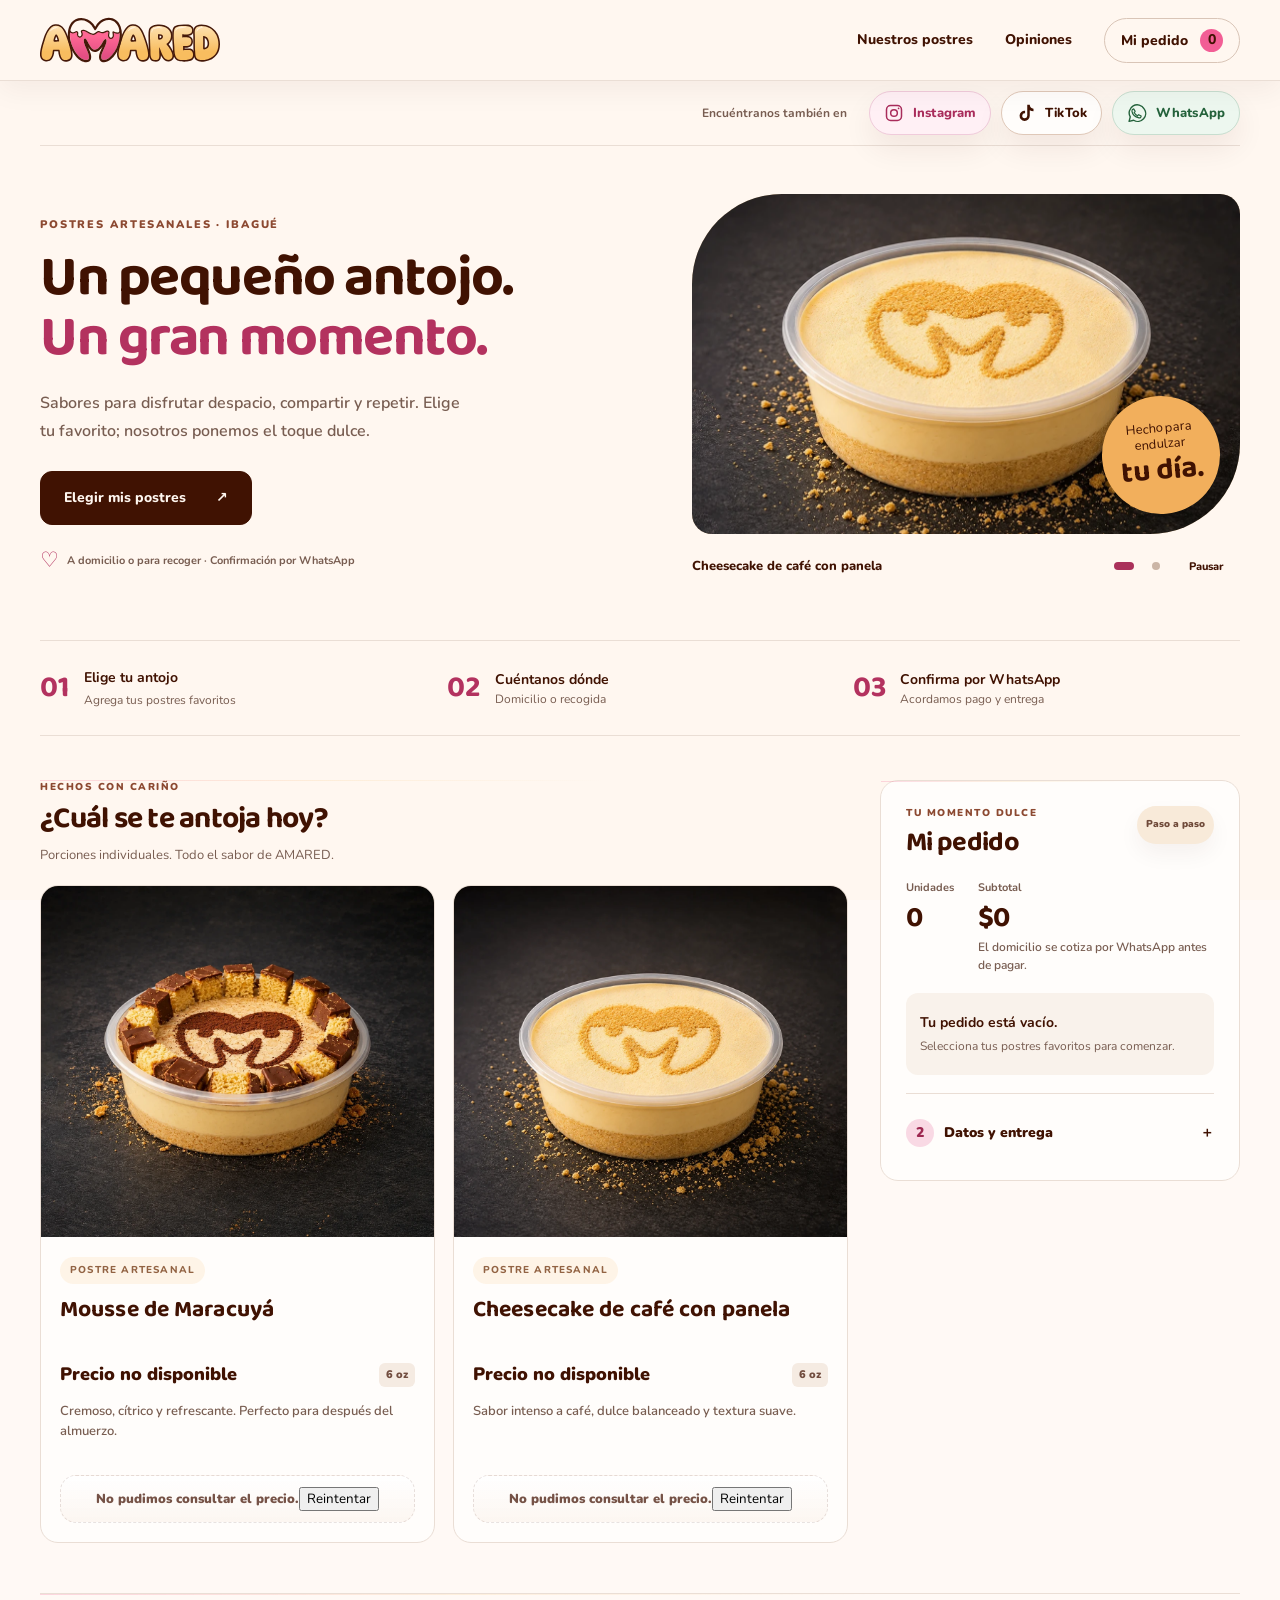
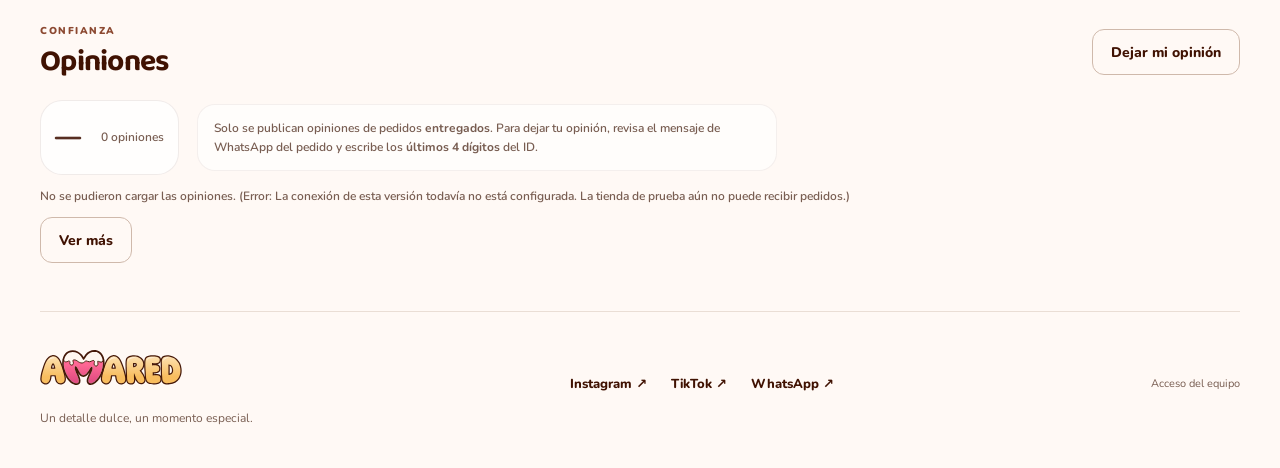
==== commit e98d7e00: "Add files via upload" ====
--- a/index.html
+++ b/index.html
@@ -10,7 +10,7 @@
   <link rel="preload" href="assets/Logo-Isotipo-Amared.svg" as="image" type="image/svg+xml">
   <link rel="stylesheet" href="https://cdnjs.cloudflare.com/ajax/libs/font-awesome/6.5.2/css/all.min.css">
   <link rel="stylesheet" href="styles.css?v=20260602-private-access-v46">
-<meta name="description" content="Postres artesanales AMARED en Ibagué. Elige tu favorito, solicita domicilio o recogida y confirma tu pedido por WhatsApp."><link rel="preconnect" href="https://fonts.googleapis.com"><link rel="preconnect" href="https://fonts.gstatic.com" crossorigin><link rel="stylesheet" href="https://fonts.googleapis.com/css2?family=Baloo+2:wght@600;700;800&amp;family=Nunito:wght@400;600;700;800&amp;display=swap"><link rel="stylesheet" href="experience.css?v=20260918"><script src="config.js?v=20260918"></script><script src="runtime.js?v=20260918"></script></head>
+<meta name="description" content="Postres artesanales AMARED en Ibagué. Elige tu favorito, solicita domicilio o recogida y confirma tu pedido por WhatsApp."><link rel="preconnect" href="https://fonts.googleapis.com"><link rel="preconnect" href="https://fonts.gstatic.com" crossorigin><link rel="stylesheet" href="https://fonts.googleapis.com/css2?family=Baloo+2:wght@600;700;800&amp;family=Nunito:wght@400;600;700;800&amp;display=swap"><link rel="stylesheet" href="experience.css?v=20260919"><script src="config.js?v=20260919"></script><script src="runtime.js?v=20260919"></script></head>
 <body class="launch-checking amaredV2 storefront">
   <a class="skipLink" href="#inicio">Saltar al contenido</a><section id="launchGate" class="launchGate hidden" aria-live="polite">
     <div class="launchGateShell">
@@ -51,6 +51,14 @@
         <button id="btnIndexAdminDesktopHub" class="btn amBtnSoft indexAdminTopbarAction hidden" type="button" aria-label="Volver al panel">Panel</button>
       <nav class="storeNav" aria-label="Navegación principal"><a href="#postres">Nuestros postres</a><a href="#opiniones">Opiniones</a><button type="button" data-checkout-open class="navCart">Mi pedido <span id="navCartCount">0</span></button></nav></div>
     </header>
+    <div class="socialStrip">
+      <p>Encuéntranos también en</p>
+      <nav aria-label="Redes sociales de AMARED">
+        <a class="socialLink socialInstagram" href="https://www.instagram.com/amaredpostres" target="_blank" rel="noopener noreferrer"><svg viewBox="0 0 24 24" width="20" height="20" fill="none" stroke="currentColor" stroke-width="1.8" aria-hidden="true"><rect x="3" y="3" width="18" height="18" rx="5"></rect><circle cx="12" cy="12" r="4"></circle><circle cx="17.5" cy="6.5" r="1" fill="currentColor" stroke="none"></circle></svg><span>Instagram</span></a>
+        <a class="socialLink socialTikTok" href="https://www.tiktok.com/@amaredpostres" target="_blank" rel="noopener noreferrer"><svg viewBox="0 0 24 24" width="20" height="20" fill="currentColor" aria-hidden="true"><path d="M16.5 2h-3v13.4a3 3 0 1 1-2.6-3V9.3a6.1 6.1 0 1 0 5.6 6.1V8.6A8.4 8.4 0 0 0 21 10V6.8A5.1 5.1 0 0 1 16.5 2Z"></path></svg><span>TikTok</span></a>
+        <a class="socialLink socialWhatsApp" href="https://wa.me/573028473086" target="_blank" rel="noopener noreferrer"><svg viewBox="0 0 24 24" width="20" height="20" fill="none" stroke="currentColor" stroke-width="1.7" stroke-linecap="round" stroke-linejoin="round" aria-hidden="true"><path d="M20.6 7A9.5 9.5 0 0 1 8 20.7L2.5 22l1.4-5.3A9.5 9.5 0 1 1 20.6 7Z"></path><path d="m8 7 1.8 3-1.2 1.4a10 10 0 0 0 4 4L14 14l3 1.7c0 1.5-1.1 2.5-2.6 2.1-4.8-1.2-8-4.5-8.5-8.1C5.8 8.4 6.7 7.2 8 7Z" stroke-width="1.4"></path></svg><span>WhatsApp</span></a>
+      </nav>
+    </div>
 
     <div id="privateOrderBanner" class="privateOrderBanner hidden" role="status">
       <div>
@@ -68,7 +76,22 @@
     <a class="btn primary heroCta" href="#postres">Elegir mis postres <span aria-hidden="true">↗</span></a>
     <div class="heroDeliveryNote"><span aria-hidden="true">♡</span> A domicilio o para recoger · Confirmación por WhatsApp</div>
   </div>
-  <div class="atelierHeroPhoto"><img src="assets/cheesecake.webp" alt="Postre artesanal de AMARED" width="1104" height="1104" fetchpriority="high" decoding="async"><div class="photoCaption">Hecho para endulzar<br><strong>tu día.</strong></div></div>
+  <div class="heroShowcase" role="region" aria-roledescription="carrusel" aria-label="Postres de AMARED">
+    <div class="atelierHeroPhoto">
+      <img class="heroSlide is-active" data-hero-product="cheesecake_cafe_panela" src="assets/cheesecake.webp" alt="Cheesecake de café con panela" width="1104" height="1104" fetchpriority="high" decoding="async" aria-hidden="false">
+      <img class="heroSlide" data-hero-product="mousse_maracuya" src="assets/mousse.webp" alt="Mousse de Maracuyá" width="1104" height="1104" decoding="async" aria-hidden="true">
+      <div class="photoCaption">Hecho para endulzar<br><strong>tu día.</strong></div>
+    </div>
+    <div class="heroShowcaseBar">
+      <p id="heroProductName">Cheesecake de café con panela</p>
+      <div class="heroControls" role="group" aria-label="Cambiar imagen del postre">
+        <button class="heroDot" type="button" data-hero-select="cheesecake_cafe_panela" aria-label="Mostrar Cheesecake de café con panela" aria-pressed="true"></button>
+        <button class="heroDot" type="button" data-hero-select="mousse_maracuya" aria-label="Mostrar Mousse de Maracuyá" aria-pressed="false"></button>
+        <button id="heroPause" class="heroPause" type="button" aria-label="Pausar cambio automático de postres">Pausar</button>
+      </div>
+    </div>
+    <span id="heroAnnouncement" class="visuallyHidden" role="status"></span>
+  </div>
 </section>
 <nav class="purchaseJourney" aria-label="Cómo hacer tu pedido">
   <a href="#postres"><span>01</span><div><strong>Elige tu antojo</strong><small>Agrega tus postres favoritos</small></div></a>
@@ -570,8 +593,8 @@
   </div>
 
   <script src="routes-data.js?v=20260513-barrios-fuzzy"></script>
-  <script src="app.js?v=20260918-tutoriales-v17" defer></script>
+  <script src="app.js?v=20260919-tutoriales-v17" defer></script>
 <footer class="atelierFooter"><div><img src="assets/Logo-Amared.svg" width="142" height="54" alt="AMARED"><p>Un detalle dulce, un momento especial.</p></div><nav aria-label="Redes y contacto"><a href="https://www.instagram.com/amaredpostres" target="_blank" rel="noopener noreferrer">Instagram ↗</a><a href="https://www.tiktok.com/@amaredpostres" target="_blank" rel="noopener noreferrer">TikTok ↗</a><a href="https://wa.me/573028473086" target="_blank" rel="noopener noreferrer">WhatsApp ↗</a></nav><a href="hub.html" class="teamAccess">Acceso del equipo</a></footer>
 <div class="mobileCartDock" id="mobileCartDock" hidden><div><small>Tu pedido · <span id="mobileCartUnits">0</span> postres</small><strong id="mobileCartTotal">$0</strong></div><button class="btn primary" type="button" data-checkout-open>Ver mi pedido →</button></div>
-<div id="uxToast" class="uxToast" role="status" aria-live="polite"></div><script src="experience.js?v=20260918" defer></script></body>
-</html>+<div id="uxToast" class="uxToast" role="status" aria-live="polite"></div><script src="experience.js?v=20260918" defer></script><script src="showcase.js?v=20260919" defer></script></body>
+</html>
--- a/experience.css
+++ b/experience.css
@@ -44,6 +44,32 @@
 .storeNav a:hover{text-decoration:underline;text-underline-offset:6px}
 .navCart{border:1px solid #d9c5b7;background:transparent;color:var(--choco);padding:10px 16px;border-radius:30px;min-height:44px;cursor:pointer;font:inherit}
 .navCart span{display:inline-grid;place-items:center;background:var(--pink);border-radius:50%;width:23px;height:23px;margin-left:8px}
+.socialStrip{max-width:1200px;margin:0 auto;display:flex;align-items:center;justify-content:flex-end;gap:22px;padding:10px 0;border-bottom:1px solid var(--border)}
+.socialStrip>p{font-size:12px;font-weight:700;color:var(--ink-muted);margin:0}
+.socialStrip nav{display:flex;gap:10px}
+.socialStrip .socialLink{display:inline-flex;align-items:center;justify-content:center;gap:9px;min-height:44px;padding:7px 14px;border-radius:30px;text-decoration:none;font-size:13px;font-weight:800;border:1px solid #dfc8b8;background:#fffdfb}
+.socialStrip .socialLink svg{display:block;width:20px;height:20px;flex-shrink:0}
+.socialStrip .socialInstagram{color:#a92c5b;background:#fff0f5;border-color:#f0cbdb}
+.socialStrip .socialWhatsApp{color:#24623b;background:#edf7ef;border-color:#c7decf}
+.socialStrip .socialLink:hover{text-decoration:underline;text-underline-offset:4px}
+.storefront.is-index-admin-view .socialStrip{display:none}
+.heroShowcase{min-width:0}
+.atelierHeroPhoto>.heroSlide{position:absolute;inset:0;opacity:0;transition:opacity .65s ease;pointer-events:none}
+.atelierHeroPhoto>.heroSlide.is-active{opacity:1}
+.heroShowcaseBar{display:flex;align-items:center;justify-content:space-between;gap:10px;padding:10px 0}
+.heroShowcaseBar>p{margin:0;min-height:38px;display:flex;align-items:center;font-size:13px;font-weight:800;line-height:1.4}
+.heroControls{display:flex;flex-shrink:0;align-items:center;gap:0}
+.heroControls button{cursor:pointer;color:var(--choco);border:0;background:transparent}
+.heroDot{width:32px;height:44px;display:grid;place-items:center;padding:0;box-shadow:none;border-radius:8px}
+.heroDot::after{content:'';width:8px;height:8px;border-radius:50%;background:#cbb5a6}
+.heroDot[aria-pressed=true]::after{background:#aa315a;width:20px;border-radius:8px}
+.heroPause{min-height:44px;min-width:68px;font-size:11px;font-weight:800;padding:5px}
+.heroPause:hover{text-decoration:underline}
+.visuallyHidden{position:absolute!important;width:1px;height:1px;padding:0;margin:-1px;overflow:hidden;clip:rect(0,0,0,0);white-space:nowrap;border:0}
+.storefront .atelierHero:has(.heroShowcase[hidden]){grid-template-columns:1fr}
+@media(max-width:1280px){.socialStrip{margin:0 40px}}
+@media(max-width:1100px){.socialStrip{margin:0 24px}}
+@media(max-width:560px){.socialStrip{margin:0 20px;padding:10px 0 12px;flex-direction:column;gap:5px;align-items:stretch}.socialStrip>p{text-align:center;font-size:11px}.socialStrip nav{justify-content:center;gap:7px}.socialStrip .socialLink{padding:5px 10px;gap:6px;font-size:12px;flex:1}.socialStrip .socialLink i{font-size:18px;width:18px}.heroShowcaseBar>p{font-size:12px;min-height:34px}.heroShowcaseBar{gap:5px}.heroPause{min-width:60px}}
 .storefront .container.amIndex{width:100%;max-width:1280px;padding:0 40px 48px}
 .storefront .atelierHero{display:grid;grid-template-columns:1.1fr 1fr;align-items:center;gap:50px;padding:48px 0 42px;margin:0;border:0;background:none;box-shadow:none;overflow:visible}
 .atelierHeroCopy .eyebrow{font-size:11px;letter-spacing:.17em;font-weight:900;margin:0 0 16px;color:#8c4931}
@@ -101,7 +127,14 @@
 .storefront .cartEmptyState{padding:6px 0;min-height:0;align-items:start;text-align:left;gap:4px}
 .storefront .cartEmptyState strong{font-size:14px}
 .storefront .cartEmptyState span{font-size:12px;line-height:1.5}
-.storefront .cartLine{font-size:12px;gap:10px;padding:8px 0;display:grid;grid-template-columns:1fr auto}
+.storefront .cartLine{gap:12px;padding:14px;display:grid;grid-template-columns:minmax(0,1fr) auto;align-items:center;border:1px solid #eaded5;border-radius:12px;background:var(--paper)}
+.storefront .cartLineDetail{min-width:0;text-align:left}
+.storefront .cartLineName{display:block;font-size:15px;font-weight:800;line-height:1.4;overflow-wrap:anywhere;color:var(--choco)}
+.storefront .cartLinePrice{display:block;font-size:11px;font-weight:600;line-height:1.6;margin-top:5px;color:var(--ink-muted)}
+.storefront .cartLinePrice strong{color:var(--choco);font-weight:800;white-space:nowrap}
+.storefront .cartLineMeta{display:flex;flex-direction:column;align-items:center;justify-content:center;min-width:61px;padding:8px 7px;background:#f7eadf;border-radius:9px;color:var(--choco);text-align:center}
+.storefront .cartLineMeta>strong{font-family:var(--font-display);font-size:25px;font-weight:700;line-height:1}
+.storefront .cartLineMeta>small{font-size:10px;font-weight:700;line-height:1.4;margin-top:2px}
 .checkoutDetails{border-top:1px solid var(--border);padding-top:17px}
 .checkoutDetails>summary{display:flex;align-items:center;gap:10px;font-size:14px;font-weight:900;cursor:pointer;list-style:none;min-height:44px}
 .checkoutDetails>summary::-webkit-details-marker{display:none}
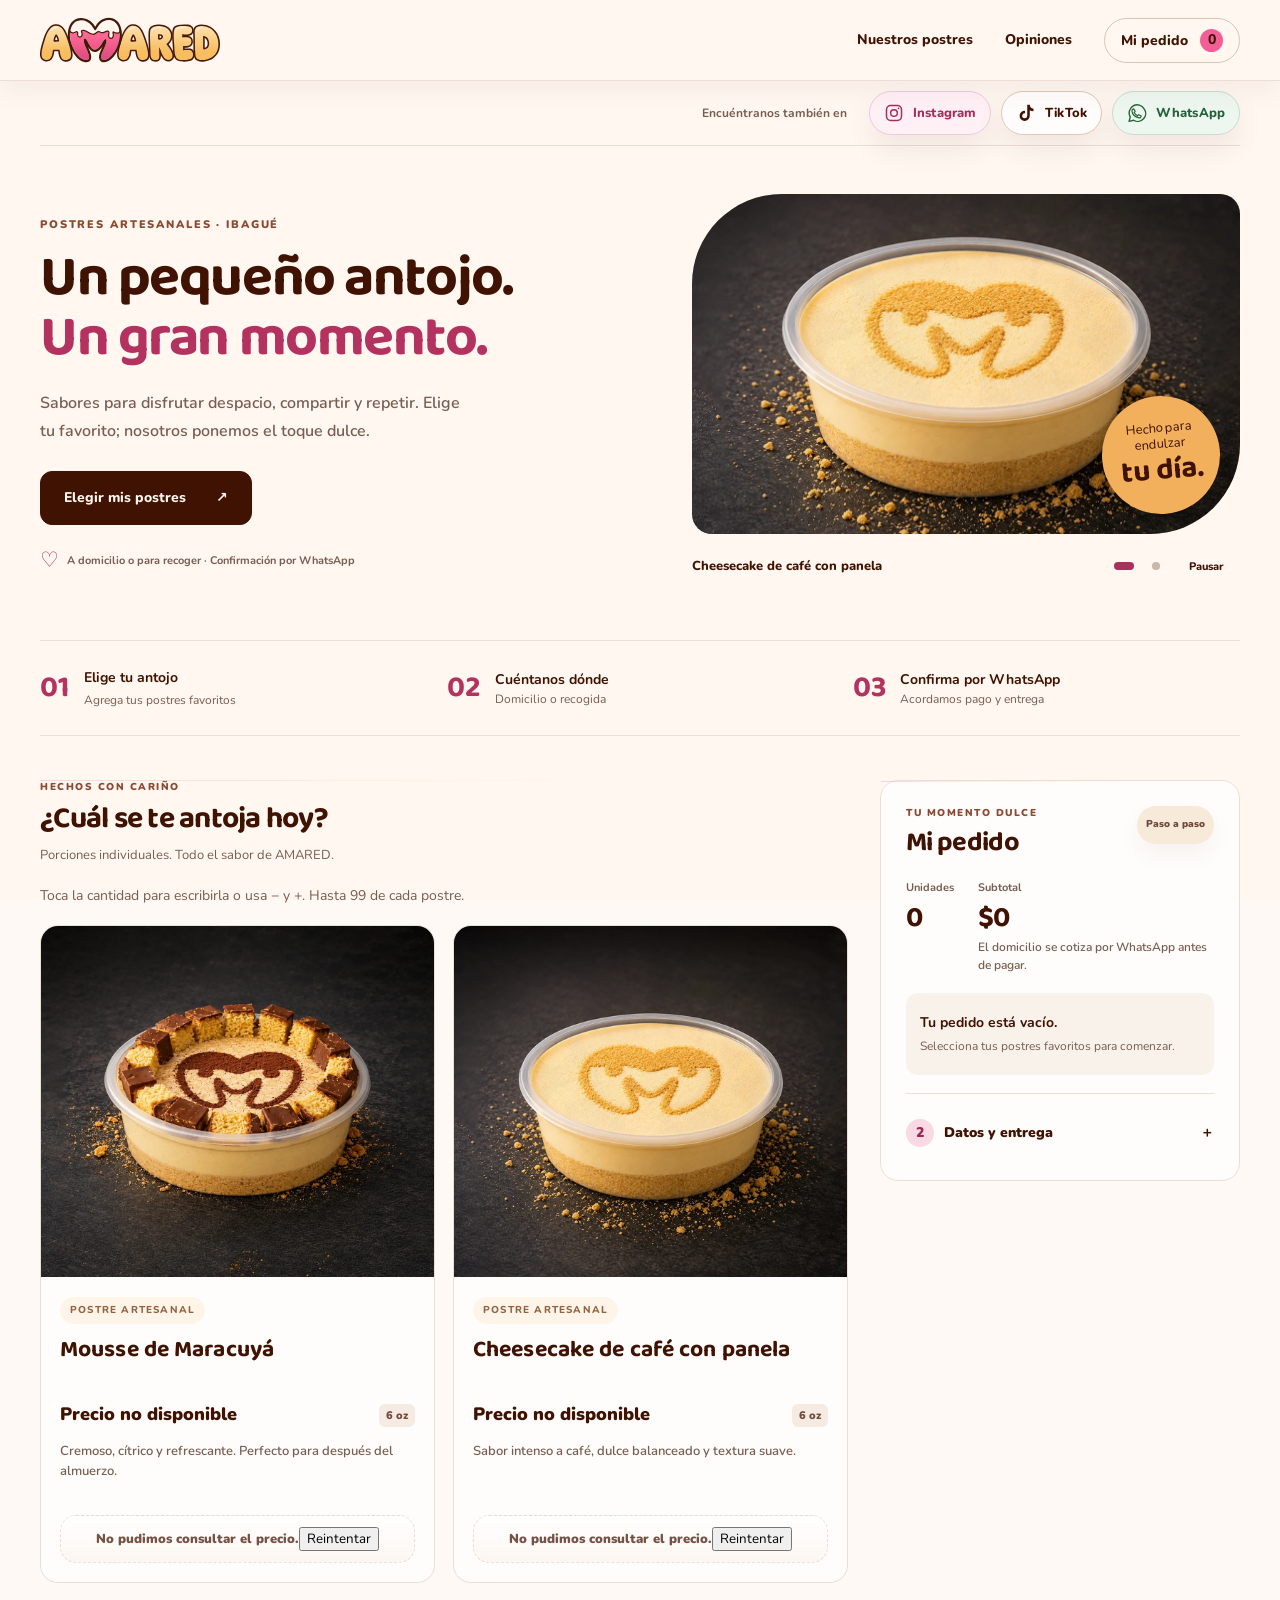
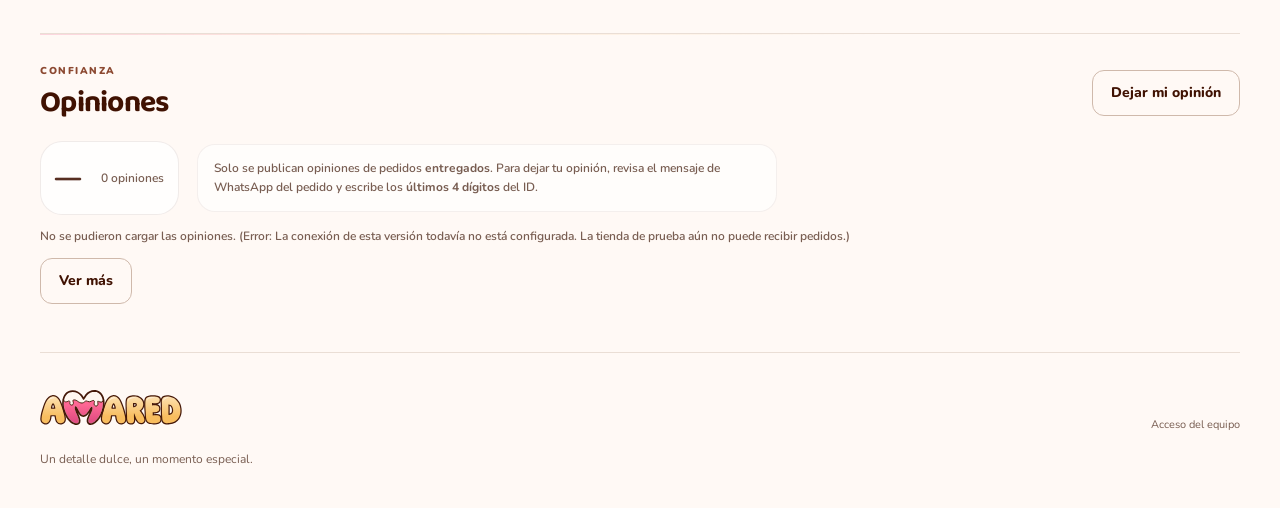
==== commit 444758fd: "Add files via upload" ====
--- a/index.html
+++ b/index.html
@@ -9,8 +9,8 @@
   <link rel="preload" href="assets/Logo-Amared.svg" as="image" type="image/svg+xml">
   <link rel="preload" href="assets/Logo-Isotipo-Amared.svg" as="image" type="image/svg+xml">
   <link rel="stylesheet" href="https://cdnjs.cloudflare.com/ajax/libs/font-awesome/6.5.2/css/all.min.css">
-  <link rel="stylesheet" href="styles.css?v=20260602-private-access-v46">
-<meta name="description" content="Postres artesanales AMARED en Ibagué. Elige tu favorito, solicita domicilio o recogida y confirma tu pedido por WhatsApp."><link rel="preconnect" href="https://fonts.googleapis.com"><link rel="preconnect" href="https://fonts.gstatic.com" crossorigin><link rel="stylesheet" href="https://fonts.googleapis.com/css2?family=Baloo+2:wght@600;700;800&amp;family=Nunito:wght@400;600;700;800&amp;display=swap"><link rel="stylesheet" href="experience.css?v=20260919"><script src="config.js?v=20260919"></script><script src="runtime.js?v=20260919"></script></head>
+  <link rel="stylesheet" href="styles.css?v=20260919-ux22">
+<meta name="description" content="Postres artesanales AMARED en Ibagué. Elige tu favorito, solicita domicilio o recogida y confirma tu pedido por WhatsApp."><link rel="preconnect" href="https://fonts.googleapis.com"><link rel="preconnect" href="https://fonts.gstatic.com" crossorigin><link rel="stylesheet" href="https://fonts.googleapis.com/css2?family=Baloo+2:wght@600;700;800&amp;family=Nunito:wght@400;600;700;800&amp;display=swap"><link rel="stylesheet" href="experience.css?v=20260919-ux22"><script src="config.js?v=20260919-ux22"></script><script src="runtime.js?v=20260919-ux22"></script></head>
 <body class="launch-checking amaredV2 storefront">
   <a class="skipLink" href="#inicio">Saltar al contenido</a><section id="launchGate" class="launchGate hidden" aria-live="polite">
     <div class="launchGateShell">
@@ -120,7 +120,7 @@
             </div>
           </div>
 
-          <div id="products" class="products"></div>
+          <p id="quantityHelp" class="quantityHelp">Toca la cantidad para escribirla o usa − y +. Hasta 99 de cada postre.</p><div id="products" class="products"></div>
         </section>
 
         <section class="card cardOrder" id="pedido">
@@ -296,7 +296,7 @@
 
             </details><div class="waOptWrap">
               <label class="checkRow">
-                <input id="waOptIn" type="checkbox">
+                <input id="waOptIn" type="checkbox" checked>
                 <span>Autorizo avisos de este pedido por WhatsApp.</span>
               </label>
               <div id="waOptHint" class="waOptHint hidden">Puedes autorizar los avisos del pedido. Tu selección es opcional y puedes cambiarla.</div>
@@ -543,7 +543,7 @@
 
   <div id="orderLoadingOverlay" class="amOrderLoadingOverlay hidden" aria-hidden="true" style="display:none;">
     <div class="amOrderLoadingBackdropFx" aria-hidden="true"></div>
-    <div class="amOrderLoadingCard" role="status" aria-live="polite">
+    <div class="amOrderLoadingCard" role="dialog" aria-modal="true" aria-labelledby="orderLoadingText" aria-describedby="orderLoadingSub">
       <img class="amOrderLoadingBrand" src="assets/Logo-Amared.svg" alt="AMARED">
       <div class="amOrderLoadingVisual" aria-hidden="true">
         <div class="amOrderLoadingHalo"></div>
@@ -552,15 +552,15 @@
         </div>
       </div>
       <div class="amOrderLoadingCopy">
-        <div class="amOrderLoadingKicker">AMARED está preparando tu pedido</div>
-        <div id="orderLoadingText" class="amOrderLoadingTitle">Registrando pedido...</div>
+        <div class="amOrderLoadingKicker">TU MOMENTO DULCE</div>
+        <div role="status" aria-live="polite" id="orderLoadingText" class="amOrderLoadingTitle">Registrando pedido...</div>
         <div id="orderLoadingSub" class="amOrderLoadingSub">Estamos conectando tu pedido con AMARED.</div>
       </div>
       <div class="amOrderLoadingMeta">
         <span id="orderLoadingStep" class="amOrderLoadingStep">Iniciando</span>
         <strong id="orderLoadingPercent" class="amOrderLoadingPercent">0%</strong>
       </div>
-      <div class="amOrderLoadingTrack" aria-hidden="true"><span id="orderLoadingBar" class="amOrderLoadingBar"></span></div>
+      <div class="amOrderLoadingTrack" role="progressbar" aria-label="Registro del pedido (progreso estimado)" aria-valuemin="0" aria-valuemax="100" aria-valuenow="0"><span id="orderLoadingBar" class="amOrderLoadingBar"></span></div>
     </div>
   </div>
 
@@ -585,16 +585,17 @@
   <button id="btnOpinionesTop" class="backToTop hidden" type="button" aria-label="Volver al inicio">↑ Inicio</button>
 
   <div id="indexAdminMobileBar" class="indexAdminMobileBar hidden" aria-label="Acciones de la página de pedidos admin">
-    <button id="btnIndexAdminBarOpiniones" class="indexAdminMobileBtn isIconOnly" type="button" aria-label="Ir a opiniones"><span class="ico">💬</span></button>
+    <button id="btnIndexAdminBarRefresh" class="indexAdminMobileBtn" type="button" aria-label="Actualizar"><span class="ico" aria-hidden="true">↻</span><span class="txt">Actualizar</span></button>
     <div class="indexAdminMobileCenter">
+      <button id="btnIndexAdminBarOpiniones" class="indexAdminMobilePill" type="button" aria-label="Ir a opiniones">Opiniones</button>
       <button id="btnIndexAdminBarTools" class="indexAdminMobilePill" type="button">Precios</button>
     </div>
-    <button id="btnIndexAdminBarHub" class="indexAdminMobileBtn isIconOnly" type="button" aria-label="Volver al panel"><span class="ico">⌂</span></button>
-  </div>
-
-  <script src="routes-data.js?v=20260513-barrios-fuzzy"></script>
-  <script src="app.js?v=20260919-tutoriales-v17" defer></script>
-<footer class="atelierFooter"><div><img src="assets/Logo-Amared.svg" width="142" height="54" alt="AMARED"><p>Un detalle dulce, un momento especial.</p></div><nav aria-label="Redes y contacto"><a href="https://www.instagram.com/amaredpostres" target="_blank" rel="noopener noreferrer">Instagram ↗</a><a href="https://www.tiktok.com/@amaredpostres" target="_blank" rel="noopener noreferrer">TikTok ↗</a><a href="https://wa.me/573028473086" target="_blank" rel="noopener noreferrer">WhatsApp ↗</a></nav><a href="hub.html" class="teamAccess">Acceso del equipo</a></footer>
+    <button id="btnIndexAdminBarHub" class="indexAdminMobileBtn isIconOnly" type="button" aria-label="Inicio"><span class="ico" aria-hidden="true">⌂</span><span class="txt">Inicio</span></button>
+  </div>
+
+  <script src="routes-data.js?v=20260919-ux22"></script>
+  <script src="app.js?v=20260919-ux22" defer></script>
+<footer class="atelierFooter"><div><img src="assets/Logo-Amared.svg" width="142" height="54" alt="AMARED"><p>Un detalle dulce, un momento especial.</p></div><a href="hub.html" class="teamAccess">Acceso del equipo</a></footer>
 <div class="mobileCartDock" id="mobileCartDock" hidden><div><small>Tu pedido · <span id="mobileCartUnits">0</span> postres</small><strong id="mobileCartTotal">$0</strong></div><button class="btn primary" type="button" data-checkout-open>Ver mi pedido →</button></div>
-<div id="uxToast" class="uxToast" role="status" aria-live="polite"></div><script src="experience.js?v=20260918" defer></script><script src="showcase.js?v=20260919" defer></script></body>
+<div id="uxToast" class="uxToast" role="status" aria-live="polite"></div><script src="experience.js?v=20260919-ux22" defer></script><script src="showcase.js?v=20260919-ux22" defer></script></body>
 </html>
--- a/styles.css
+++ b/styles.css
@@ -2835,7 +2835,7 @@
 .indexAdminMobileBtn .ico{ font-size:20px; line-height:1; }
 .indexAdminMobileBtn .txt{ display:none; }
 .indexAdminMobileBtn.isIconOnly{ padding:0; }
-@media (min-width: 721px){
+@media (min-width: 861px){
   .indexAdminMobileBar{ display:none !important; }
 }
 body.is-index-admin-view .page{
--- a/experience.css
+++ b/experience.css
@@ -1,249 +1,342 @@
-/* AMARED · shared visual system. Existing module mechanics remain in their files. */
-:root{--cream:#fff7f0;--paper:#fffdfb;--choco:#401202;--pink:#f25e95;--caramel:#f2af5c;--border:#eaded5;--shadow:0 8px 26px #40120208;--ink-muted:#785d51;--focus:#a52755}
-html{scroll-behavior:smooth;scroll-padding-top:110px}
-.storefront .amIndex{display:block!important}
-.storefront .layoutPremium>*{grid-column:auto!important;grid-row:auto!important}
-.storefront .atelierHeroCopy{text-align:left}
-.storefront .atelierHero{text-align:left}
-.storefront::before,.storefront::after,.storefront .page::before,.storefront .page::after{display:none!important}
-.workspacePage::before,.workspacePage::after{display:none!important}
-.storefront .summaryRow{display:grid!important;grid-template-columns:60px 1fr!important}
-.storefront .subtotalBig{color:var(--choco)!important}
-.storefront .productInfo{text-align:left!important;align-items:stretch!important;width:100%;min-width:0}
-.storefront .productTop{width:100%}
-.storefront .amOrderLoadingMeta,.storefront .amOrderLoadingTrack{display:none!important}
-.storefront .amOrderLoadingKicker{display:none}
-.amaredV2 .backToTop{bottom:110px}
-@media(max-width:560px){.storefront .atelierHeroCopy h1{font-size:38px}}
-body.amaredV2{background:var(--cream);font-size:16px;line-height:1.55;color:var(--choco)}
-.amaredV2 h1,.amaredV2 h2,.amaredV2 h3{font-family:var(--font-display);letter-spacing:-.025em}
-.amaredV2 button,.amaredV2 input,.amaredV2 textarea,.amaredV2 select{font-family:var(--font-main)}
-.amaredV2 :focus-visible{outline:3px solid var(--focus);outline-offset:4px}
-.amaredV2 [hidden]{display:none!important}
-.amaredV2 a{color:inherit}
-.skipLink{position:fixed;top:-90px;left:20px;z-index:200000;background:var(--choco);color:white!important;padding:12px 20px;border-radius:10px}
-.skipLink:focus{top:12px}
-.amaredV2 .btn{min-height:46px;border-radius:12px;box-shadow:none;font-size:14px;font-weight:800;padding:12px 18px;transition:background .15s,transform .15s}
-.amaredV2 .btn:hover{transform:translateY(-1px)}
-.amaredV2 .btn.primary{background:var(--choco);border:1px solid var(--choco);color:var(--cream)}
-.amaredV2 .btn.primary:hover{background:#692717}
-.amaredV2 .btn.secondary{background:transparent;border:1px solid #cfb9ab;color:var(--choco)}
-.amaredV2 .input,.amaredV2 .textarea{background:white;border:1px solid #cdbbae;border-radius:10px;box-shadow:none;min-height:46px;font-size:16px;color:var(--choco);font-weight:600}
-.amaredV2 .input:focus,.amaredV2 .textarea:focus{border-color:var(--focus);box-shadow:0 0 0 3px #f25e9518}
-.amaredV2 .input[aria-invalid=true]{border-color:#ad302e;background:#fff5f2}
-.amaredV2 .label,.amaredV2 .field>label{font-size:14px;font-weight:800}
-.amaredV2 .muted,.amaredV2 .mutedSmall{color:var(--ink-muted)}
-.amaredV2 .small{font-size:12px;line-height:1.55;font-weight:600}
-.amaredV2 input[type=radio],.amaredV2 input[type=checkbox]{accent-color:var(--choco);min-width:19px;min-height:19px}
-.storefront .topbar{background:var(--cream);backdrop-filter:none;border-bottom:1px solid var(--border);z-index:100}
-.storefront .topbarInner{width:100%;max-width:1280px;justify-content:space-between;padding:16px 40px;gap:24px}
-.storefront .brand{min-height:0}
-.storefront .brandLogo{height:48px;max-width:180px}
-.storeNav{display:flex;align-items:center;gap:32px;font-size:14px;font-weight:800}
-.storeNav a{text-decoration:none}
-.storeNav a:hover{text-decoration:underline;text-underline-offset:6px}
-.navCart{border:1px solid #d9c5b7;background:transparent;color:var(--choco);padding:10px 16px;border-radius:30px;min-height:44px;cursor:pointer;font:inherit}
-.navCart span{display:inline-grid;place-items:center;background:var(--pink);border-radius:50%;width:23px;height:23px;margin-left:8px}
-.socialStrip{max-width:1200px;margin:0 auto;display:flex;align-items:center;justify-content:flex-end;gap:22px;padding:10px 0;border-bottom:1px solid var(--border)}
-.socialStrip>p{font-size:12px;font-weight:700;color:var(--ink-muted);margin:0}
-.socialStrip nav{display:flex;gap:10px}
-.socialStrip .socialLink{display:inline-flex;align-items:center;justify-content:center;gap:9px;min-height:44px;padding:7px 14px;border-radius:30px;text-decoration:none;font-size:13px;font-weight:800;border:1px solid #dfc8b8;background:#fffdfb}
-.socialStrip .socialLink svg{display:block;width:20px;height:20px;flex-shrink:0}
-.socialStrip .socialInstagram{color:#a92c5b;background:#fff0f5;border-color:#f0cbdb}
-.socialStrip .socialWhatsApp{color:#24623b;background:#edf7ef;border-color:#c7decf}
-.socialStrip .socialLink:hover{text-decoration:underline;text-underline-offset:4px}
-.storefront.is-index-admin-view .socialStrip{display:none}
-.heroShowcase{min-width:0}
-.atelierHeroPhoto>.heroSlide{position:absolute;inset:0;opacity:0;transition:opacity .65s ease;pointer-events:none}
-.atelierHeroPhoto>.heroSlide.is-active{opacity:1}
-.heroShowcaseBar{display:flex;align-items:center;justify-content:space-between;gap:10px;padding:10px 0}
-.heroShowcaseBar>p{margin:0;min-height:38px;display:flex;align-items:center;font-size:13px;font-weight:800;line-height:1.4}
-.heroControls{display:flex;flex-shrink:0;align-items:center;gap:0}
-.heroControls button{cursor:pointer;color:var(--choco);border:0;background:transparent}
-.heroDot{width:32px;height:44px;display:grid;place-items:center;padding:0;box-shadow:none;border-radius:8px}
-.heroDot::after{content:'';width:8px;height:8px;border-radius:50%;background:#cbb5a6}
-.heroDot[aria-pressed=true]::after{background:#aa315a;width:20px;border-radius:8px}
-.heroPause{min-height:44px;min-width:68px;font-size:11px;font-weight:800;padding:5px}
-.heroPause:hover{text-decoration:underline}
-.visuallyHidden{position:absolute!important;width:1px;height:1px;padding:0;margin:-1px;overflow:hidden;clip:rect(0,0,0,0);white-space:nowrap;border:0}
-.storefront .atelierHero:has(.heroShowcase[hidden]){grid-template-columns:1fr}
-@media(max-width:1280px){.socialStrip{margin:0 40px}}
-@media(max-width:1100px){.socialStrip{margin:0 24px}}
-@media(max-width:560px){.socialStrip{margin:0 20px;padding:10px 0 12px;flex-direction:column;gap:5px;align-items:stretch}.socialStrip>p{text-align:center;font-size:11px}.socialStrip nav{justify-content:center;gap:7px}.socialStrip .socialLink{padding:5px 10px;gap:6px;font-size:12px;flex:1}.socialStrip .socialLink i{font-size:18px;width:18px}.heroShowcaseBar>p{font-size:12px;min-height:34px}.heroShowcaseBar{gap:5px}.heroPause{min-width:60px}}
-.storefront .container.amIndex{width:100%;max-width:1280px;padding:0 40px 48px}
-.storefront .atelierHero{display:grid;grid-template-columns:1.1fr 1fr;align-items:center;gap:50px;padding:48px 0 42px;margin:0;border:0;background:none;box-shadow:none;overflow:visible}
-.atelierHeroCopy .eyebrow{font-size:11px;letter-spacing:.17em;font-weight:900;margin:0 0 16px;color:#8c4931}
-.atelierHeroCopy h1{font-size:clamp(40px,4.45vw,62px);font-weight:700;line-height:1.06;margin:0 0 20px}
-.atelierHeroCopy h1 span{color:#b3325f}
-.atelierHeroCopy>p:not(.eyebrow){max-width:430px;font-size:16px;line-height:1.75;color:var(--ink-muted);margin:0 0 26px;font-weight:600}
-.storefront .heroCta{display:inline-flex;gap:30px;align-items:center;text-decoration:none;padding:15px 23px}
-.heroDeliveryNote{display:flex;align-items:center;gap:8px;margin-top:19px;font-size:11px;font-weight:700;color:var(--ink-muted)}
-.heroDeliveryNote>span{font-size:21px;color:#b3325f}
-.atelierHeroPhoto{height:340px;position:relative;border-radius:90px 20px 90px 20px;background:#e7c69c;overflow:hidden}
-.atelierHeroPhoto>img{width:100%;height:100%;object-fit:cover;object-position:center 52%}
-.photoCaption{position:absolute;bottom:20px;right:20px;transform:rotate(-5deg);background:var(--caramel);color:var(--choco);border-radius:50%;height:118px;width:118px;display:flex;align-items:center;justify-content:center;flex-direction:column;text-align:center;line-height:1.2;font-size:13px;box-shadow:0 3px 14px #0002}
-.photoCaption strong{font-family:var(--font-display);font-size:30px}
-.purchaseJourney{display:grid;grid-template-columns:repeat(3,1fr);border-top:1px solid var(--border);border-bottom:1px solid var(--border);padding:23px 0;margin-bottom:44px;gap:20px}
-.purchaseJourney>a,.purchaseJourney>button{display:flex;align-items:center;gap:14px;text-decoration:none;background:none;border:0;text-align:left;padding:0;cursor:pointer;color:var(--choco)}
-.purchaseJourney>a>span,.purchaseJourney>button>span{font-family:var(--font-display);font-size:30px;font-weight:700;color:#b3325f}
-.purchaseJourney strong{font-size:14px;display:block}
-.purchaseJourney small{font-size:12px;display:block;color:var(--ink-muted);margin-top:2px}
-.storefront .layout.layoutPremium{display:grid;grid-template-columns:minmax(0,1fr) 360px;gap:32px;align-items:start;margin:0}
-.storefront .cardProducts{padding:0;border:0;background:none;box-shadow:none;overflow:visible}
-.storefront .sectionHead{display:block;margin-bottom:20px}
-.storefront .sectionKicker{font-size:10px;letter-spacing:.15em;color:#8c4931;font-weight:900;text-transform:uppercase;margin-bottom:5px}
-.storefront .cardTitle{font-size:30px;line-height:1.2;font-weight:700}
-.catalogLead{font-size:13px;color:var(--ink-muted);margin:8px 0 0}
-.storefront .products{display:grid;grid-template-columns:repeat(2,minmax(0,1fr));gap:18px}
-.storefront .productCard{display:flex;flex-direction:column;border:1px solid var(--border);border-radius:18px;overflow:hidden;background:var(--paper);box-shadow:none;padding:0;gap:0;transform:none}
-.storefront .productCard.is-selected{border-color:#b3325f;box-shadow:0 0 0 1px #b3325f}
-.storefront .productMediaWrap{padding:0;aspect-ratio:1.12;min-height:0;height:auto;border-radius:0;overflow:hidden;background:#edd9c2}
-.storefront .productImg{display:block;width:100%;height:100%;object-fit:cover;aspect-ratio:1.12;border-radius:0;transform:none}
-.storefront .productInfo{padding:19px;display:flex;flex-direction:column;gap:12px;flex:1}
-.storefront .productTop{display:block}
-.storefront .productEyebrow{font-size:10px;color:#926343;text-transform:uppercase;letter-spacing:.12em;font-weight:800;margin-bottom:5px}
-.storefront .productCard .name{font-family:var(--font-display);font-size:23px;line-height:1.12;min-height:52px;font-weight:700}
-.storefront .productMetaRow{display:flex;align-items:center;justify-content:space-between;gap:5px;margin-top:12px}
-.storefront .productCard .price{font-size:18px;font-weight:900;color:var(--choco)}
-.storefront .sizeBadge{background:#f5ebe2;border:0;border-radius:6px;font-size:11px;min-height:0;padding:3px 7px}
-.storefront .productDesc{font-size:13px;font-weight:600;line-height:1.55;color:var(--ink-muted);margin:0;min-height:62px}
-.storefront .productBottom{margin-top:auto;padding:0;display:block}
-.storefront .stepper{display:grid;grid-template-columns:44px 1fr 44px;border:1px solid #d9c5b7;border-radius:10px;overflow:hidden;background:white;gap:0;padding:0;max-width:none;width:100%}
-.storefront .stepper button{height:44px;width:44px;min-height:44px;min-width:44px;box-shadow:none;border:0;border-radius:0;background:#f7eee7;color:var(--choco);font-size:24px}
-.storefront .stepper button[data-action=inc]{background:var(--choco);color:white}
-.storefront .stepper button:disabled{opacity:.35}
-.storefront .stepper .qty{align-self:center;text-align:center;font-size:17px}
-.storefront .cardOrder{padding:25px;border:1px solid var(--border);border-radius:18px;box-shadow:none;background:#fffdfb;position:sticky;top:104px;max-height:none;overflow:visible}
-.storefront .cardOrder .orderHead{display:flex;justify-content:space-between;align-items:start;gap:10px}
-.storefront .cardOrder .cardTitle{font-size:27px}
-.storefront .sectionPill{background:#f8ead9;border:0;font-size:10px;padding:5px 9px;white-space:nowrap;border-radius:20px}
-.storefront .summaryRow{grid-template-columns:60px 1fr;gap:12px;margin-bottom:18px}
-.storefront .summaryBox,.storefront .subtotalBox{border:0;box-shadow:none;background:none;padding:0;text-align:left}
-.storefront .summaryLabel{font-size:11px;font-weight:700;color:var(--ink-muted);text-transform:none;letter-spacing:0}
-.storefront .summaryValue,.storefront .subtotalBig{font-size:29px;font-family:var(--font-display);font-weight:700;line-height:1.3}
-.storefront .miniCard{box-shadow:none;border:1px solid var(--border);border-radius:12px;background:#fffaf6;padding:14px}
-.storefront .cartMiniCard{margin:0 0 18px;background:#f9f2eb;border:0;padding:14px}
-.storefront .cartMiniCard .miniCardTop{display:none}
-.storefront .cartEmptyState{padding:6px 0;min-height:0;align-items:start;text-align:left;gap:4px}
-.storefront .cartEmptyState strong{font-size:14px}
-.storefront .cartEmptyState span{font-size:12px;line-height:1.5}
-.storefront .cartLine{gap:12px;padding:14px;display:grid;grid-template-columns:minmax(0,1fr) auto;align-items:center;border:1px solid #eaded5;border-radius:12px;background:var(--paper)}
-.storefront .cartLineDetail{min-width:0;text-align:left}
-.storefront .cartLineName{display:block;font-size:15px;font-weight:800;line-height:1.4;overflow-wrap:anywhere;color:var(--choco)}
-.storefront .cartLinePrice{display:block;font-size:11px;font-weight:600;line-height:1.6;margin-top:5px;color:var(--ink-muted)}
-.storefront .cartLinePrice strong{color:var(--choco);font-weight:800;white-space:nowrap}
-.storefront .cartLineMeta{display:flex;flex-direction:column;align-items:center;justify-content:center;min-width:61px;padding:8px 7px;background:#f7eadf;border-radius:9px;color:var(--choco);text-align:center}
-.storefront .cartLineMeta>strong{font-family:var(--font-display);font-size:25px;font-weight:700;line-height:1}
-.storefront .cartLineMeta>small{font-size:10px;font-weight:700;line-height:1.4;margin-top:2px}
-.checkoutDetails{border-top:1px solid var(--border);padding-top:17px}
-.checkoutDetails>summary{display:flex;align-items:center;gap:10px;font-size:14px;font-weight:900;cursor:pointer;list-style:none;min-height:44px}
-.checkoutDetails>summary::-webkit-details-marker{display:none}
-.checkoutDetails>summary>span{display:grid;place-items:center;border-radius:50%;background:#f9d9e4;color:#9d2851;width:28px;height:28px}
-.checkoutDetails>summary>b{margin-left:auto}
-.checkoutDetails[open]>summary>b{transform:rotate(45deg)}
-.checkoutLead{font-size:12px;line-height:1.6;color:var(--ink-muted);margin:10px 0 20px}
-.storefront .form{gap:17px}
-.storefront .form>.hint{display:none}
-.storefront .formGrid2{grid-template-columns:1fr;gap:17px}
-.storefront .deliveryIntro{margin:8px 0 12px}
-.storefront .deliveryTiles{display:flex;flex-direction:column;gap:9px}
-.storefront .deliveryTile{padding:12px 10px;background:white;border:1px solid var(--border);border-radius:9px;box-shadow:none;gap:9px;align-items:start}
-.storefront .deliveryTile:has(input:checked){border-color:#a64a39;background:#fcf0e8}
-.storefront .deliveryTileCopy strong{font-size:13px;font-weight:800}
-.storefront .deliveryTileCopy small{font-size:11px;line-height:1.5;font-weight:600}
-.storefront .tileDetail{padding:6px 0 10px}
-.storefront .mapsRow{grid-template-columns:1fr}
-.storefront .tutorialHelper,.storefront .waLocCopy,.storefront .pickupText{font-size:12px}
-.storefront .tutorialBtn{font-size:12px;padding:8px 12px;min-height:40px}
-.storefront .checkRow{font-size:12px;font-weight:600;align-items:start;gap:10px}
-.orderExtras{font-size:12px;color:var(--ink-muted)}
-.orderExtras>summary{cursor:pointer;padding:10px 0;font-weight:800}
-.orderExtras .field{margin:12px 0}
-.checkoutFinePrint{font-size:11px;line-height:1.6;text-align:center;color:var(--ink-muted);margin:0}
-.checkoutError{padding:12px;border-left:3px solid #ac342b;background:#fff0eb;color:#8f261e;font-size:13px;margin-bottom:14px}
-.storefront .cardReviews{margin-top:50px;border:0;border-top:1px solid var(--border);border-radius:0;padding:30px 0 0;background:none;box-shadow:none}
-.storefront .reviewsHead{display:flex;align-items:center;justify-content:space-between}
-.storefront .reviewsHint{max-width:580px;font-weight:600}
-.atelierFooter{max-width:1200px;margin:0 auto;padding:28px 0 40px;border-top:1px solid var(--border);display:flex;gap:30px;align-items:center;justify-content:space-between}
-.atelierFooter img{object-fit:contain}
-.atelierFooter p{font-size:12px;color:var(--ink-muted);margin:7px 0 0}
-.atelierFooter nav{display:flex;gap:24px;font-size:13px;font-weight:800}
-.atelierFooter a{text-decoration:none}
-.atelierFooter a:hover{text-decoration:underline}
-.teamAccess{font-size:11px;color:var(--ink-muted)!important}
-.mobileCartDock{position:fixed;bottom:0;left:0;right:0;z-index:110;background:var(--cream);border-top:1px solid #d9c5b7;padding:12px 20px calc(12px + env(safe-area-inset-bottom));display:none;align-items:center;justify-content:space-between;gap:14px;box-shadow:0 -4px 25px #4012020a}
-.mobileCartDock small{display:block;font-size:11px;color:var(--ink-muted)}
-.mobileCartDock strong{font-family:var(--font-display);font-size:24px;line-height:1.2}
-.uxToast{position:fixed;bottom:24px;left:50%;transform:translate(-50%,20px);background:var(--choco);color:white;border-radius:12px;padding:12px 20px;z-index:14000;font-size:13px;opacity:0;pointer-events:none;transition:.2s;max-width:90vw}
-.uxToast.visible{opacity:1;transform:translate(-50%,0)}
-.amaredV2 .modal{border-radius:20px;box-shadow:0 20px 70px #40120225;background:var(--paper);max-height:calc(100dvh - 40px);overflow:auto}
-.modalCustomerSummary{border-top:1px solid var(--border);padding:16px 0;margin-top:12px;font-size:13px;white-space:pre-line}
-.orderSuccess{max-width:510px;border:1px solid #d7c5b8;border-radius:18px;background:var(--paper);padding:26px;margin:28px auto}
-.orderSuccess h2{font-size:28px;line-height:1.2;margin:0 0 12px}
-.orderSuccess p{font-size:14px;color:var(--ink-muted)}
-.orderSuccess .successCode{font-size:13px;font-weight:900;overflow-wrap:anywhere;color:var(--choco)}
-.orderSuccess .btn{display:block;text-align:center;text-decoration:none;margin-top:12px;width:100%}
-.storefront.hasOrderReceipt .productBottom{display:none}
-.connectionNotice{background:#fff0d5;color:#674119;font-size:13px;text-align:center;padding:10px 20px;position:sticky;top:0;z-index:150}
-.previewNotice{background:#401202;color:#fff7f0;text-align:center;font-size:12px;padding:7px 15px;line-height:1.5}
-.previewNotice a{color:#ffd896;font-weight:800;margin-left:12px}
-/* Team workspace */
-.storefront.is-index-admin-view .atelierHero,.storefront.is-index-admin-view .purchaseJourney,.storefront.is-index-admin-view .storeNav,.storefront.is-index-admin-view .atelierFooter{display:none}
-.storefront.is-index-admin-view .layout.layoutPremium{grid-template-columns:minmax(0,1fr)}
-.storefront.is-index-admin-view .cardProducts{padding:24px;margin-top:24px}
-.storefront.is-index-admin-view .products{max-width:none}
-.storefront.is-index-admin-view .productImg{aspect-ratio:2/1}
-.storefront.is-index-admin-view .cardReviews{padding:24px}
-.storefront.is-index-admin-view .indexAdminSection{margin-top:24px}
-.workspacePage .topbar,.workspacePage .hubTopbar{background:var(--paper);backdrop-filter:none;box-shadow:none}
-.workspacePage .card,.workspacePage .hubCard,.workspacePage .orderItem{border:1px solid var(--border);border-radius:16px;box-shadow:none;background:var(--paper)}
-.workspacePage .hubCard{padding:24px;gap:24px;transition:border-color .15s,transform .15s}
-.workspacePage .hubCard:hover{border-color:#bd6b49;transform:translateY(-2px);box-shadow:0 5px 20px #40120208}
-.workspacePage .hubGrid{gap:18px;grid-template-columns:repeat(2,minmax(0,1fr))}
-.workspacePage .hubCardTitle{font-size:24px;line-height:1.2;margin-bottom:8px}
-.workspacePage .hubCardDesc{font-size:14px;font-weight:600;line-height:1.65}
-.workspacePage .hubEmoji{border:0;border-radius:12px;background:#f9eadb;min-width:48px;width:48px;height:48px;font-size:23px}
-.workspacePage .hubCardBtn{background:transparent!important;color:var(--choco)!important;border:0!important;padding:0;min-height:0;font-size:13px}
-.workspacePage .hubCardBtn::after{content:' →'}
-.workspacePage .hubWelcome{margin:24px 0}
-.workspacePage .hubWelcomeTitle{font-size:36px}
-.workspacePage .hubWelcomeSub{font-weight:600;font-size:15px}
-.workspacePage .hubLoginShell{max-width:490px;margin:50px auto}
-.workspacePage .hubLoginCard,.workspacePage .amLoginCard{border-radius:20px;box-shadow:none;padding:30px;border:1px solid var(--border)}
-.workspacePage .hubLoginTitle{font-size:32px}
-.workspacePage .hubLoginLead{font-size:14px;font-weight:600;line-height:1.7}
-.workspacePage .hubRemember{font-size:13px;font-weight:600}
-.workspacePage .hubEyeBtn{height:46px;width:46px;border-radius:10px;box-shadow:none;background:#f7e8db}
-.workspacePage .hubPassRow{align-items:center}
-.workspacePage .hubBrandTitle{font-family:var(--font-display);font-size:23px}
-.workspacePage .amSectionSubtitle{font-weight:600}
-.workspaceNav{display:none;position:fixed;inset:0 auto 0 0;width:220px;background:var(--choco);color:#fff7f0;z-index:120;padding:30px 18px;flex-direction:column;gap:6px}
-.workspacePage.is-app .workspaceNav{display:flex}
-.workspaceNavLogo{background:var(--cream);border-radius:12px;padding:10px;margin-bottom:26px;display:block}
-.workspaceNavLogo img{width:140px;height:48px;display:block;margin:auto;object-fit:contain}
-.workspaceNav .navLabel{font-size:10px;text-transform:uppercase;letter-spacing:.15em;color:#d9af98;margin:0 12px 12px}
-.workspaceNav>a:not(.workspaceNavLogo){color:#f4ddcd;text-decoration:none;padding:11px 13px;border-radius:8px;font-size:13px;font-weight:700;line-height:1.5}
-.workspaceNav>a[aria-current=page]{background:#713724;color:white}
-.workspaceNav>a:hover{background:#713724}
-.workspaceNav .navStore{margin-top:auto;border-top:1px solid #865744;border-radius:0!important;padding-top:22px!important}
-.workspacePage.is-app.hasWorkspaceNav{padding-left:220px}
-.workspacePage.is-app.hasWorkspaceNav .container{width:100%;padding:28px 32px;max-width:1260px}
-.workspacePage.is-app.hasWorkspaceNav .topbarInner{width:100%;padding:15px 32px;max-width:1260px}
-.workspacePage .orderItem{padding:22px;margin-bottom:14px}
-.workspacePage .amBtnWarm,.workspacePage .amBtnSoft,.workspacePage .amBtnNeutral{background:#f8eee5;box-shadow:none;border:1px solid var(--border)}
-.workspacePage .orderToolbar{display:grid;grid-template-columns:1fr auto;gap:18px;align-items:end;padding:20px;margin-bottom:20px;border:1px solid var(--border);border-radius:14px;background:white}
-.orderToolbar label{font-size:13px;font-weight:800;display:block;margin-bottom:6px}
-.orderToolbar .input{width:100%}
-.orderToolbar .pendingValue{text-align:right;white-space:nowrap}
-.pendingValue small{display:block;font-size:11px;color:var(--ink-muted)}
-.pendingValue strong{font-family:var(--font-display);font-size:28px}
-.workspacePage .orderEmpty{padding:36px 20px;text-align:center;color:var(--ink-muted);border:1px dashed #d7c5b8;border-radius:14px;background:#fffaf6}
-.workspacePage .orderEmpty strong{display:block;font-size:20px;font-family:var(--font-display);color:var(--choco)}
-.workspacePage table{font-size:14px}
-.workspacePage th{font-size:12px;letter-spacing:.015em}
-.workspacePage td{line-height:1.5}
-@media(min-width:1101px){.workspacePage.is-app.hasWorkspaceNav .hubGrid{grid-template-columns:repeat(3,minmax(0,1fr))}}
-@media(max-width:1100px){.storefront .layout.layoutPremium{grid-template-columns:minmax(0,1fr) 330px;gap:22px}.storefront .container.amIndex{padding:0 24px 40px}.storefront .topbarInner{padding:14px 24px}.atelierHeroCopy h1{font-size:46px}.storefront .atelierHero{gap:28px}.atelierHeroPhoto{height:310px}.atelierFooter{margin:0 24px}.workspaceNav{width:184px;padding:24px 12px}.workspacePage.is-app.hasWorkspaceNav{padding-left:184px}.workspacePage.is-app.hasWorkspaceNav .container{padding:22px}}
-@media(max-width:850px){.storefront .layout.layoutPremium{grid-template-columns:1fr}.storefront .cardOrder{position:static}.storefront .formGrid2{grid-template-columns:1fr 1fr}.storefront .productCard .name{min-height:0}.storefront .productDesc{min-height:0}.storefront .atelierHero{gap:24px}.atelierHeroCopy h1{font-size:40px}.atelierHeroPhoto{height:290px}.storeNav{gap:16px;font-size:12px}.purchaseJourney{gap:10px}.purchaseJourney small{font-size:11px}.purchaseJourney strong{font-size:12px}.purchaseJourney>a,.purchaseJourney>button{gap:9px}.atelierFooter{flex-wrap:wrap}.workspacePage.is-app.hasWorkspaceNav{padding-left:0}.workspaceNav{position:sticky;inset:auto;top:0;width:100%;padding:9px 14px;overflow-x:auto;flex-direction:row!important;align-items:center;gap:5px}.workspaceNav .navLabel,.workspaceNavLogo{display:none}.workspaceNav>a:not(.workspaceNavLogo){padding:9px 13px;white-space:nowrap;font-size:12px}.workspaceNav .navStore{margin:0;border:0;padding:9px 13px!important}.workspacePage.is-app.hasWorkspaceNav .topbar{position:static}.workspacePage.is-app.hasWorkspaceNav .container{padding:22px 16px 125px}.workspacePage .hubGrid{grid-template-columns:1fr 1fr}.mobileCartDock:not([hidden]){display:flex}.storefront{padding-bottom:94px}.uxToast{bottom:105px}}
-@media(max-width:560px){.storefront .topbarInner{padding:12px 20px;gap:12px}.storefront .brandLogo{height:36px;max-width:130px}.storeNav>a{display:none}.storeNav{gap:0}.navCart{font-size:12px;padding:8px 12px}.storefront .container.amIndex{padding:0 20px 30px}.storefront .atelierHero{grid-template-columns:1fr;gap:24px;padding:32px 0 25px}.atelierHeroCopy h1{font-size:44px;margin-bottom:16px}.atelierHeroCopy>p:not(.eyebrow){font-size:14px;line-height:1.65;margin-bottom:18px}.atelierHeroCopy .eyebrow{font-size:10px;margin-bottom:14px}.heroDeliveryNote{font-size:10px;margin-top:12px}.atelierHeroPhoto{height:215px;border-radius:60px 16px 60px 16px}.atelierHeroPhoto>img{object-position:center 56%}.photoCaption{width:92px;height:92px;bottom:12px;right:15px;font-size:11px}.photoCaption strong{font-size:24px}.purchaseJourney{gap:8px;padding:16px 0;margin-bottom:28px}.purchaseJourney>a,.purchaseJourney>button{align-items:start;gap:5px;flex-direction:column}.purchaseJourney>a>span,.purchaseJourney>button>span{font-size:22px}.purchaseJourney small{display:none}.purchaseJourney strong{font-size:11px;line-height:1.4}.storefront .cardTitle{font-size:27px}.storefront .products{gap:12px}.storefront .productInfo{padding:12px;gap:10px}.storefront .productCard .name{font-size:20px;min-height:67px}.storefront .productEyebrow{font-size:8px;letter-spacing:.05em}.storefront .productCard .price{font-size:15px}.storefront .productMetaRow{flex-wrap:wrap;margin-top:7px;gap:5px}.storefront .productDesc{font-size:11px;min-height:70px;line-height:1.55}.storefront .sizeBadge{font-size:9px}.storefront .cardOrder{padding:20px;margin-top:10px}.storefront .formGrid2{grid-template-columns:1fr}.storefront .reviewsHead{gap:10px;align-items:start}.storefront .reviewsHead .btn{padding:9px 12px;font-size:12px}.storefront .reviewsSummary{flex-wrap:wrap}.storefront .reviewsHint{font-size:12px}.atelierFooter{margin:0 20px;padding:25px 0;gap:22px}.atelierFooter nav{font-size:12px;gap:20px;flex-wrap:wrap}.atelierFooter>div{width:100%}.workspacePage .hubGrid{grid-template-columns:1fr}.workspacePage .hubLoginShell{margin:25px auto}.workspacePage .hubLoginCard{padding:24px 20px}.workspacePage .hubWelcomeTitle{font-size:30px}.workspacePage .orderToolbar{grid-template-columns:1fr}.orderToolbar .pendingValue{text-align:left}.workspacePage .orderItem{padding:16px}.amaredV2 .modal{max-height:calc(100dvh - 24px)}.amaredV2 .modalOverlay{padding:12px}}
-@media(prefers-reduced-motion:reduce){html{scroll-behavior:auto}*,*::before,*::after{animation-duration:.01ms!important;animation-iteration-count:1!important;transition-duration:.01ms!important}}
+/* AMARED · shared visual system. Existing module mechanics remain in their files. */
+:root{--cream:#fff7f0;--paper:#fffdfb;--choco:#401202;--pink:#f25e95;--caramel:#f2af5c;--border:#eaded5;--shadow:0 8px 26px #40120208;--ink-muted:#785d51;--focus:#a52755}
+html{scroll-behavior:smooth;scroll-padding-top:110px}
+.storefront .amIndex{display:block!important}
+.storefront .layoutPremium>*{grid-column:auto!important;grid-row:auto!important}
+.storefront .atelierHeroCopy{text-align:left}
+.storefront .atelierHero{text-align:left}
+.storefront::before,.storefront::after,.storefront .page::before,.storefront .page::after{display:none!important}
+.workspacePage::before,.workspacePage::after{display:none!important}
+.storefront .summaryRow{display:grid!important;grid-template-columns:60px 1fr!important}
+.storefront .subtotalBig{color:var(--choco)!important}
+.storefront .productInfo{text-align:left!important;align-items:stretch!important;width:100%;min-width:0}
+.storefront .productTop{width:100%}
+.storefront .amOrderLoadingOverlay:not(.is-order-registration) .amOrderLoadingMeta,.storefront .amOrderLoadingOverlay:not(.is-order-registration) .amOrderLoadingTrack{display:none!important}
+.storefront .amOrderLoadingKicker{display:none}
+.amaredV2 .backToTop{bottom:110px}
+@media(max-width:560px){.storefront .atelierHeroCopy h1{font-size:38px}}
+body.amaredV2{background:var(--cream);font-size:16px;line-height:1.55;color:var(--choco)}
+.amaredV2 h1,.amaredV2 h2,.amaredV2 h3{font-family:var(--font-display);letter-spacing:-.025em}
+.amaredV2 button,.amaredV2 input,.amaredV2 textarea,.amaredV2 select{font-family:var(--font-main)}
+.amaredV2 :focus-visible{outline:3px solid var(--focus);outline-offset:4px}
+.amaredV2 [hidden]{display:none!important}
+.amaredV2 a{color:inherit}
+.skipLink{position:fixed;top:-90px;left:20px;z-index:200000;background:var(--choco);color:white!important;padding:12px 20px;border-radius:10px}
+.skipLink:focus{top:12px}
+.amaredV2 .btn{min-height:46px;border-radius:12px;box-shadow:none;font-size:14px;font-weight:800;padding:12px 18px;transition:background .15s,transform .15s}
+.amaredV2 .btn:hover{transform:translateY(-1px)}
+.amaredV2 .btn.primary{background:var(--choco);border:1px solid var(--choco);color:var(--cream)}
+.amaredV2 .btn.primary:hover{background:#692717}
+.amaredV2 .btn.secondary{background:transparent;border:1px solid #cfb9ab;color:var(--choco)}
+.amaredV2 .input,.amaredV2 .textarea{background:white;border:1px solid #cdbbae;border-radius:10px;box-shadow:none;min-height:46px;font-size:16px;color:var(--choco);font-weight:600}
+.amaredV2 .input:focus,.amaredV2 .textarea:focus{border-color:var(--focus);box-shadow:0 0 0 3px #f25e9518}
+.amaredV2 .input[aria-invalid=true]{border-color:#ad302e;background:#fff5f2}
+.amaredV2 .label,.amaredV2 .field>label{font-size:14px;font-weight:800}
+.amaredV2 .muted,.amaredV2 .mutedSmall{color:var(--ink-muted)}
+.amaredV2 .small{font-size:12px;line-height:1.55;font-weight:600}
+.amaredV2 input[type=radio],.amaredV2 input[type=checkbox]{accent-color:var(--choco);min-width:19px;min-height:19px}
+.storefront .topbar{background:var(--cream);backdrop-filter:none;border-bottom:1px solid var(--border);z-index:100}
+.storefront .topbarInner{width:100%;max-width:1280px;justify-content:space-between;padding:16px 40px;gap:24px}
+.storefront .brand{min-height:0}
+.storefront .brandLogo{height:48px;max-width:180px}
+.storeNav{display:flex;align-items:center;gap:32px;font-size:14px;font-weight:800}
+.storeNav a{text-decoration:none}
+.storeNav a:hover{text-decoration:underline;text-underline-offset:6px}
+.navCart{border:1px solid #d9c5b7;background:transparent;color:var(--choco);padding:10px 16px;border-radius:30px;min-height:44px;cursor:pointer;font:inherit}
+.navCart span{display:inline-grid;place-items:center;background:var(--pink);border-radius:50%;width:23px;height:23px;margin-left:8px}
+.socialStrip{max-width:1200px;margin:0 auto;display:flex;align-items:center;justify-content:flex-end;gap:22px;padding:10px 0;border-bottom:1px solid var(--border)}
+.socialStrip>p{font-size:12px;font-weight:700;color:var(--ink-muted);margin:0}
+.socialStrip nav{display:flex;gap:10px}
+.socialStrip .socialLink{display:inline-flex;align-items:center;justify-content:center;gap:9px;min-height:44px;padding:7px 14px;border-radius:30px;text-decoration:none;font-size:13px;font-weight:800;border:1px solid #dfc8b8;background:#fffdfb}
+.socialStrip .socialLink svg{display:block;width:20px;height:20px;flex-shrink:0}
+.socialStrip .socialInstagram{color:#a92c5b;background:#fff0f5;border-color:#f0cbdb}
+.socialStrip .socialWhatsApp{color:#24623b;background:#edf7ef;border-color:#c7decf}
+.socialStrip .socialLink:hover{text-decoration:underline;text-underline-offset:4px}
+.storefront.is-index-admin-view .socialStrip{display:none}
+.heroShowcase{min-width:0}
+.atelierHeroPhoto>.heroSlide{position:absolute;inset:0;opacity:0;transition:opacity .65s ease;pointer-events:none}
+.atelierHeroPhoto>.heroSlide.is-active{opacity:1}
+.heroShowcaseBar{display:flex;align-items:center;justify-content:space-between;gap:10px;padding:10px 0}
+.heroShowcaseBar>p{margin:0;min-height:38px;display:flex;align-items:center;font-size:13px;font-weight:800;line-height:1.4}
+.heroControls{display:flex;flex-shrink:0;align-items:center;gap:0}
+.heroControls button{cursor:pointer;color:var(--choco);border:0;background:transparent}
+.heroDot{width:32px;height:44px;display:grid;place-items:center;padding:0;box-shadow:none;border-radius:8px}
+.heroDot::after{content:'';width:8px;height:8px;border-radius:50%;background:#cbb5a6}
+.heroDot[aria-pressed=true]::after{background:#aa315a;width:20px;border-radius:8px}
+.heroPause{min-height:44px;min-width:68px;font-size:11px;font-weight:800;padding:5px}
+.heroPause:hover{text-decoration:underline}
+.visuallyHidden{position:absolute!important;width:1px;height:1px;padding:0;margin:-1px;overflow:hidden;clip:rect(0,0,0,0);white-space:nowrap;border:0}
+.storefront .atelierHero:has(.heroShowcase[hidden]){grid-template-columns:1fr}
+@media(max-width:1280px){.socialStrip{margin:0 40px}}
+@media(max-width:1100px){.socialStrip{margin:0 24px}}
+@media(max-width:560px){.socialStrip{margin:0 20px;padding:10px 0 12px;flex-direction:column;gap:5px;align-items:stretch}.socialStrip>p{text-align:center;font-size:11px}.socialStrip nav{justify-content:center;gap:7px}.socialStrip .socialLink{padding:5px 10px;gap:6px;font-size:12px;flex:1}.socialStrip .socialLink i{font-size:18px;width:18px}.heroShowcaseBar>p{font-size:12px;min-height:34px}.heroShowcaseBar{gap:5px}.heroPause{min-width:60px}}
+.storefront .container.amIndex{width:100%;max-width:1280px;padding:0 40px 48px}
+.storefront .atelierHero{display:grid;grid-template-columns:1.1fr 1fr;align-items:center;gap:50px;padding:48px 0 42px;margin:0;border:0;background:none;box-shadow:none;overflow:visible}
+.atelierHeroCopy .eyebrow{font-size:11px;letter-spacing:.17em;font-weight:900;margin:0 0 16px;color:#8c4931}
+.atelierHeroCopy h1{font-size:clamp(40px,4.45vw,62px);font-weight:700;line-height:1.06;margin:0 0 20px}
+.atelierHeroCopy h1 span{color:#b3325f}
+.atelierHeroCopy>p:not(.eyebrow){max-width:430px;font-size:16px;line-height:1.75;color:var(--ink-muted);margin:0 0 26px;font-weight:600}
+.storefront .heroCta{display:inline-flex;gap:30px;align-items:center;text-decoration:none;padding:15px 23px}
+.heroDeliveryNote{display:flex;align-items:center;gap:8px;margin-top:19px;font-size:11px;font-weight:700;color:var(--ink-muted)}
+.heroDeliveryNote>span{font-size:21px;color:#b3325f}
+.atelierHeroPhoto{height:340px;position:relative;border-radius:90px 20px 90px 20px;background:#e7c69c;overflow:hidden}
+.atelierHeroPhoto>img{width:100%;height:100%;object-fit:cover;object-position:center 52%}
+.photoCaption{position:absolute;bottom:20px;right:20px;transform:rotate(-5deg);background:var(--caramel);color:var(--choco);border-radius:50%;height:118px;width:118px;display:flex;align-items:center;justify-content:center;flex-direction:column;text-align:center;line-height:1.2;font-size:13px;box-shadow:0 3px 14px #0002}
+.photoCaption strong{font-family:var(--font-display);font-size:30px}
+.purchaseJourney{display:grid;grid-template-columns:repeat(3,1fr);border-top:1px solid var(--border);border-bottom:1px solid var(--border);padding:23px 0;margin-bottom:44px;gap:20px}
+.purchaseJourney>a,.purchaseJourney>button{display:flex;align-items:center;gap:14px;text-decoration:none;background:none;border:0;text-align:left;padding:0;cursor:pointer;color:var(--choco)}
+.purchaseJourney>a>span,.purchaseJourney>button>span{font-family:var(--font-display);font-size:30px;font-weight:700;color:#b3325f}
+.purchaseJourney strong{font-size:14px;display:block}
+.purchaseJourney small{font-size:12px;display:block;color:var(--ink-muted);margin-top:2px}
+.storefront .layout.layoutPremium{display:grid;grid-template-columns:minmax(0,1fr) 360px;gap:32px;align-items:start;margin:0}
+.storefront .cardProducts{padding:0;border:0;background:none;box-shadow:none;overflow:visible}
+.storefront .sectionHead{display:block;margin-bottom:20px}
+.storefront .sectionKicker{font-size:10px;letter-spacing:.15em;color:#8c4931;font-weight:900;text-transform:uppercase;margin-bottom:5px}
+.storefront .cardTitle{font-size:30px;line-height:1.2;font-weight:700}
+.catalogLead{font-size:13px;color:var(--ink-muted);margin:8px 0 0}
+.storefront .products{display:grid;grid-template-columns:repeat(2,minmax(0,1fr));gap:18px}
+.storefront .productCard{display:flex;flex-direction:column;border:1px solid var(--border);border-radius:18px;overflow:hidden;background:var(--paper);box-shadow:none;padding:0;gap:0;transform:none}
+.storefront .productCard.is-selected{border-color:#b3325f;box-shadow:0 0 0 1px #b3325f}
+.storefront .productMediaWrap{padding:0;aspect-ratio:1.12;min-height:0;height:auto;border-radius:0;overflow:hidden;background:#edd9c2}
+.storefront .productImg{display:block;width:100%;height:100%;object-fit:cover;aspect-ratio:1.12;border-radius:0;transform:none}
+.storefront .productInfo{padding:19px;display:flex;flex-direction:column;gap:12px;flex:1}
+.storefront .productTop{display:block}
+.storefront .productEyebrow{font-size:10px;color:#926343;text-transform:uppercase;letter-spacing:.12em;font-weight:800;margin-bottom:5px}
+.storefront .productCard .name{font-family:var(--font-display);font-size:23px;line-height:1.12;min-height:52px;font-weight:700}
+.storefront .productMetaRow{display:flex;align-items:center;justify-content:space-between;gap:5px;margin-top:12px}
+.storefront .productCard .price{font-size:18px;font-weight:900;color:var(--choco)}
+.storefront .sizeBadge{background:#f5ebe2;border:0;border-radius:6px;font-size:11px;min-height:0;padding:3px 7px}
+.storefront .productDesc{font-size:13px;font-weight:600;line-height:1.55;color:var(--ink-muted);margin:0;min-height:62px}
+.storefront .productBottom{margin-top:auto;padding:0;display:block}
+.storefront .stepper{display:grid;grid-template-columns:44px 1fr 44px;border:1px solid #d9c5b7;border-radius:10px;overflow:hidden;background:white;gap:0;padding:0;max-width:none;width:100%}
+.storefront .stepper button{height:44px;width:44px;min-height:44px;min-width:44px;box-shadow:none;border:0;border-radius:0;background:#f7eee7;color:var(--choco);font-size:24px}
+.storefront .stepper button[data-action=inc]{background:var(--choco);color:white}
+.storefront .stepper button:disabled{opacity:.35}
+.storefront .stepper .qty{align-self:center;text-align:center;font-size:17px}
+.storefront .cardOrder{padding:25px;border:1px solid var(--border);border-radius:18px;box-shadow:none;background:#fffdfb;position:sticky;top:104px;max-height:none;overflow:visible}
+.storefront .cardOrder .orderHead{display:flex;justify-content:space-between;align-items:start;gap:10px}
+.storefront .cardOrder .cardTitle{font-size:27px}
+.storefront .sectionPill{background:#f8ead9;border:0;font-size:10px;padding:5px 9px;white-space:nowrap;border-radius:20px}
+.storefront .summaryRow{grid-template-columns:60px 1fr;gap:12px;margin-bottom:18px}
+.storefront .summaryBox,.storefront .subtotalBox{border:0;box-shadow:none;background:none;padding:0;text-align:left}
+.storefront .summaryLabel{font-size:11px;font-weight:700;color:var(--ink-muted);text-transform:none;letter-spacing:0}
+.storefront .summaryValue,.storefront .subtotalBig{font-size:29px;font-family:var(--font-display);font-weight:700;line-height:1.3}
+.storefront .miniCard{box-shadow:none;border:1px solid var(--border);border-radius:12px;background:#fffaf6;padding:14px}
+.storefront .cartMiniCard{margin:0 0 18px;background:#f9f2eb;border:0;padding:14px}
+.storefront .cartMiniCard .miniCardTop{display:none}
+.storefront .cartEmptyState{padding:6px 0;min-height:0;align-items:start;text-align:left;gap:4px}
+.storefront .cartEmptyState strong{font-size:14px}
+.storefront .cartEmptyState span{font-size:12px;line-height:1.5}
+.storefront .cartLine{gap:12px;padding:14px;display:grid;grid-template-columns:minmax(0,1fr) auto;align-items:center;border:1px solid #eaded5;border-radius:12px;background:var(--paper)}
+.storefront .cartLineDetail{min-width:0;text-align:left}
+.storefront .cartLineName{display:block;font-size:15px;font-weight:800;line-height:1.4;overflow-wrap:anywhere;color:var(--choco)}
+.storefront .cartLinePrice{display:block;font-size:11px;font-weight:600;line-height:1.6;margin-top:5px;color:var(--ink-muted)}
+.storefront .cartLinePrice strong{color:var(--choco);font-weight:800;white-space:nowrap}
+.storefront .cartLineMeta{display:flex;flex-direction:column;align-items:center;justify-content:center;min-width:61px;padding:8px 7px;background:#f7eadf;border-radius:9px;color:var(--choco);text-align:center}
+.storefront .cartLineMeta>strong{font-family:var(--font-display);font-size:25px;font-weight:700;line-height:1}
+.storefront .cartLineMeta>small{font-size:10px;font-weight:700;line-height:1.4;margin-top:2px}
+.checkoutDetails{border-top:1px solid var(--border);padding-top:17px}
+.checkoutDetails>summary{display:flex;align-items:center;gap:10px;font-size:14px;font-weight:900;cursor:pointer;list-style:none;min-height:44px}
+.checkoutDetails>summary::-webkit-details-marker{display:none}
+.checkoutDetails>summary>span{display:grid;place-items:center;border-radius:50%;background:#f9d9e4;color:#9d2851;width:28px;height:28px}
+.checkoutDetails>summary>b{margin-left:auto}
+.checkoutDetails[open]>summary>b{transform:rotate(45deg)}
+.checkoutLead{font-size:12px;line-height:1.6;color:var(--ink-muted);margin:10px 0 20px}
+.storefront .form{gap:17px}
+.storefront .form>.hint{display:none}
+.storefront .formGrid2{grid-template-columns:1fr;gap:17px}
+.storefront .deliveryIntro{margin:8px 0 12px}
+.storefront .deliveryTiles{display:flex;flex-direction:column;gap:9px}
+.storefront .deliveryTile{padding:12px 10px;background:white;border:1px solid var(--border);border-radius:9px;box-shadow:none;gap:9px;align-items:start}
+.storefront .deliveryTile:has(input:checked){border-color:#a64a39;background:#fcf0e8}
+.storefront .deliveryTileCopy strong{font-size:13px;font-weight:800}
+.storefront .deliveryTileCopy small{font-size:11px;line-height:1.5;font-weight:600}
+.storefront .tileDetail{padding:6px 0 10px}
+.storefront .mapsRow{grid-template-columns:1fr}
+.storefront .tutorialHelper,.storefront .waLocCopy,.storefront .pickupText{font-size:12px}
+.storefront .tutorialBtn{font-size:12px;padding:8px 12px;min-height:40px}
+.storefront .checkRow{font-size:12px;font-weight:600;align-items:start;gap:10px}
+.orderExtras{font-size:12px;color:var(--ink-muted)}
+.orderExtras>summary{cursor:pointer;padding:10px 0;font-weight:800}
+.orderExtras .field{margin:12px 0}
+.checkoutFinePrint{font-size:11px;line-height:1.6;text-align:center;color:var(--ink-muted);margin:0}
+.checkoutError{padding:12px;border-left:3px solid #ac342b;background:#fff0eb;color:#8f261e;font-size:13px;margin-bottom:14px}
+.storefront .cardReviews{margin-top:50px;border:0;border-top:1px solid var(--border);border-radius:0;padding:30px 0 0;background:none;box-shadow:none}
+.storefront .reviewsHead{display:flex;align-items:center;justify-content:space-between}
+.storefront .reviewsHint{max-width:580px;font-weight:600}
+.atelierFooter{max-width:1200px;margin:0 auto;padding:28px 0 40px;border-top:1px solid var(--border);display:flex;gap:30px;align-items:center;justify-content:space-between}
+.atelierFooter img{object-fit:contain}
+.atelierFooter p{font-size:12px;color:var(--ink-muted);margin:7px 0 0}
+.atelierFooter nav{display:flex;gap:24px;font-size:13px;font-weight:800}
+.atelierFooter a{text-decoration:none}
+.atelierFooter a:hover{text-decoration:underline}
+.teamAccess{font-size:11px;color:var(--ink-muted)!important}
+.mobileCartDock{position:fixed;bottom:0;left:0;right:0;z-index:110;background:var(--cream);border-top:1px solid #d9c5b7;padding:12px 20px calc(12px + env(safe-area-inset-bottom));display:none;align-items:center;justify-content:space-between;gap:14px;box-shadow:0 -4px 25px #4012020a}
+.mobileCartDock small{display:block;font-size:11px;color:var(--ink-muted)}
+.mobileCartDock strong{font-family:var(--font-display);font-size:24px;line-height:1.2}
+.uxToast{position:fixed;bottom:24px;left:50%;transform:translate(-50%,20px);background:var(--choco);color:white;border-radius:12px;padding:12px 20px;z-index:14000;font-size:13px;opacity:0;pointer-events:none;transition:.2s;max-width:90vw}
+.uxToast.visible{opacity:1;transform:translate(-50%,0)}
+.amaredV2 .modal{border-radius:20px;box-shadow:0 20px 70px #40120225;background:var(--paper);max-height:calc(100dvh - 40px);overflow:auto}
+.modalCustomerSummary{border-top:1px solid var(--border);padding:16px 0;margin-top:12px;font-size:13px;white-space:pre-line}
+.orderSuccess{max-width:510px;border:1px solid #d7c5b8;border-radius:18px;background:var(--paper);padding:26px;margin:28px auto}
+.orderSuccess h2{font-size:28px;line-height:1.2;margin:0 0 12px}
+.orderSuccess p{font-size:14px;color:var(--ink-muted)}
+.orderSuccess .successCode{font-size:13px;font-weight:900;overflow-wrap:anywhere;color:var(--choco)}
+.orderSuccess .btn{display:block;text-align:center;text-decoration:none;margin-top:12px;width:100%}
+.storefront.hasOrderReceipt .productBottom{display:none}
+.connectionNotice{background:#fff0d5;color:#674119;font-size:13px;text-align:center;padding:10px 20px;position:sticky;top:0;z-index:150}
+.previewNotice{background:#401202;color:#fff7f0;text-align:center;font-size:12px;padding:7px 15px;line-height:1.5}
+.previewNotice a{color:#ffd896;font-weight:800;margin-left:12px}
+/* Team workspace */
+.storefront.is-index-admin-view .atelierHero,.storefront.is-index-admin-view .purchaseJourney,.storefront.is-index-admin-view .storeNav,.storefront.is-index-admin-view .atelierFooter{display:none}
+.storefront.is-index-admin-view .layout.layoutPremium{grid-template-columns:minmax(0,1fr)}
+.storefront.is-index-admin-view .cardProducts{padding:24px;margin-top:24px}
+.storefront.is-index-admin-view .products{max-width:none}
+.storefront.is-index-admin-view .productImg{aspect-ratio:2/1}
+.storefront.is-index-admin-view .cardReviews{padding:24px}
+.storefront.is-index-admin-view .indexAdminSection{margin-top:24px}
+.workspacePage .topbar,.workspacePage .hubTopbar{background:var(--paper);backdrop-filter:none;box-shadow:none}
+.workspacePage .card,.workspacePage .hubCard,.workspacePage .orderItem{border:1px solid var(--border);border-radius:16px;box-shadow:none;background:var(--paper)}
+.workspacePage .hubCard{padding:24px;gap:24px;transition:border-color .15s,transform .15s}
+.workspacePage .hubCard:hover{border-color:#bd6b49;transform:translateY(-2px);box-shadow:0 5px 20px #40120208}
+.workspacePage .hubGrid{gap:18px;grid-template-columns:repeat(2,minmax(0,1fr))}
+.workspacePage .hubCardTitle{font-size:24px;line-height:1.2;margin-bottom:8px}
+.workspacePage .hubCardDesc{font-size:14px;font-weight:600;line-height:1.65}
+.workspacePage .hubEmoji{border:0;border-radius:12px;background:#f9eadb;min-width:48px;width:48px;height:48px;font-size:23px}
+.workspacePage .hubCardBtn{background:transparent!important;color:var(--choco)!important;border:0!important;padding:0;min-height:0;font-size:13px}
+.workspacePage .hubCardBtn::after{content:' →'}
+.workspacePage .hubWelcome{margin:24px 0}
+.workspacePage .hubWelcomeTitle{font-size:36px}
+.workspacePage .hubWelcomeSub{font-weight:600;font-size:15px}
+.workspacePage .hubLoginShell{max-width:490px;margin:50px auto}
+.workspacePage .hubLoginCard,.workspacePage .amLoginCard{border-radius:20px;box-shadow:none;padding:30px;border:1px solid var(--border)}
+.workspacePage .hubLoginTitle{font-size:32px}
+.workspacePage .hubLoginLead{font-size:14px;font-weight:600;line-height:1.7}
+.workspacePage .hubRemember{font-size:13px;font-weight:600}
+.workspacePage .hubEyeBtn{height:46px;width:46px;border-radius:10px;box-shadow:none;background:#f7e8db}
+.workspacePage .hubPassRow{align-items:center}
+.workspacePage .hubBrandTitle{font-family:var(--font-display);font-size:23px}
+.workspacePage .amSectionSubtitle{font-weight:600}
+.workspaceNav{display:none;position:fixed;inset:0 auto 0 0;width:220px;background:var(--choco);color:#fff7f0;z-index:120;padding:30px 18px;flex-direction:column;gap:6px}
+.workspacePage.is-app .workspaceNav{display:flex}
+.workspaceNavLogo{background:var(--cream);border-radius:12px;padding:10px;margin-bottom:26px;display:block}
+.workspaceNavLogo img{width:140px;height:48px;display:block;margin:auto;object-fit:contain}
+.workspaceNav .navLabel{font-size:10px;text-transform:uppercase;letter-spacing:.15em;color:#d9af98;margin:0 12px 12px}
+.workspaceNav>a:not(.workspaceNavLogo){color:#f4ddcd;text-decoration:none;padding:11px 13px;border-radius:8px;font-size:13px;font-weight:700;line-height:1.5}
+.workspaceNav>a[aria-current=page]{background:#713724;color:white}
+.workspaceNav>a:hover{background:#713724}
+.workspaceNav .navStore{margin-top:auto;border-top:1px solid #865744;border-radius:0!important;padding-top:22px!important}
+.workspacePage.is-app.hasWorkspaceNav{padding-left:220px}
+.workspacePage.is-app.hasWorkspaceNav .container{width:100%;padding:28px 32px;max-width:1260px}
+.workspacePage.is-app.hasWorkspaceNav .topbarInner{width:100%;padding:15px 32px;max-width:1260px}
+.workspacePage .orderItem{padding:22px;margin-bottom:14px}
+.workspacePage .amBtnWarm,.workspacePage .amBtnSoft,.workspacePage .amBtnNeutral{background:#f8eee5;box-shadow:none;border:1px solid var(--border)}
+.workspacePage .orderToolbar{display:grid;grid-template-columns:1fr auto;gap:18px;align-items:end;padding:20px;margin-bottom:20px;border:1px solid var(--border);border-radius:14px;background:white}
+.orderToolbar label{font-size:13px;font-weight:800;display:block;margin-bottom:6px}
+.orderToolbar .input{width:100%}
+.orderToolbar .pendingValue{text-align:right;white-space:nowrap}
+.pendingValue small{display:block;font-size:11px;color:var(--ink-muted)}
+.pendingValue strong{font-family:var(--font-display);font-size:28px}
+.workspacePage .orderEmpty{padding:36px 20px;text-align:center;color:var(--ink-muted);border:1px dashed #d7c5b8;border-radius:14px;background:#fffaf6}
+.workspacePage .orderEmpty strong{display:block;font-size:20px;font-family:var(--font-display);color:var(--choco)}
+.workspacePage table{font-size:14px}
+.workspacePage th{font-size:12px;letter-spacing:.015em}
+.workspacePage td{line-height:1.5}
+@media(min-width:1101px){.workspacePage.is-app.hasWorkspaceNav .hubGrid{grid-template-columns:repeat(3,minmax(0,1fr))}}
+@media(max-width:1100px){.storefront .layout.layoutPremium{grid-template-columns:minmax(0,1fr) 330px;gap:22px}.storefront .container.amIndex{padding:0 24px 40px}.storefront .topbarInner{padding:14px 24px}.atelierHeroCopy h1{font-size:46px}.storefront .atelierHero{gap:28px}.atelierHeroPhoto{height:310px}.atelierFooter{margin:0 24px}.workspaceNav{width:184px;padding:24px 12px}.workspacePage.is-app.hasWorkspaceNav{padding-left:184px}.workspacePage.is-app.hasWorkspaceNav .container{padding:22px}}
+@media(max-width:860px){.storefront .layout.layoutPremium{grid-template-columns:1fr}.storefront .cardOrder{position:static}.storefront .formGrid2{grid-template-columns:1fr 1fr}.storefront .productCard .name{min-height:0}.storefront .productDesc{min-height:0}.storefront .atelierHero{gap:24px}.atelierHeroCopy h1{font-size:40px}.atelierHeroPhoto{height:290px}.storeNav{gap:16px;font-size:12px}.purchaseJourney{gap:10px}.purchaseJourney small{font-size:11px}.purchaseJourney strong{font-size:12px}.purchaseJourney>a,.purchaseJourney>button{gap:9px}.atelierFooter{flex-wrap:wrap}.workspacePage.is-app.hasWorkspaceNav{padding-left:0}.workspaceNav{position:sticky;inset:auto;top:0;width:100%;padding:9px 14px;overflow-x:auto;flex-direction:row!important;align-items:center;gap:5px}.workspaceNav .navLabel,.workspaceNavLogo{display:none}.workspaceNav>a:not(.workspaceNavLogo){padding:9px 13px;white-space:nowrap;font-size:12px}.workspaceNav .navStore{margin:0;border:0;padding:9px 13px!important}.workspacePage.is-app.hasWorkspaceNav .topbar{position:static}.workspacePage.is-app.hasWorkspaceNav .container{padding:22px 16px 125px}.workspacePage .hubGrid{grid-template-columns:1fr 1fr}.mobileCartDock:not([hidden]){display:flex}.storefront{padding-bottom:94px}.uxToast{bottom:105px}}
+@media(max-width:560px){.storefront .topbarInner{padding:12px 20px;gap:12px}.storefront .brandLogo{height:36px;max-width:130px}.storeNav>a{display:none}.storeNav{gap:0}.navCart{font-size:12px;padding:8px 12px}.storefront .container.amIndex{padding:0 20px 30px}.storefront .atelierHero{grid-template-columns:1fr;gap:24px;padding:32px 0 25px}.atelierHeroCopy h1{font-size:44px;margin-bottom:16px}.atelierHeroCopy>p:not(.eyebrow){font-size:14px;line-height:1.65;margin-bottom:18px}.atelierHeroCopy .eyebrow{font-size:10px;margin-bottom:14px}.heroDeliveryNote{font-size:10px;margin-top:12px}.atelierHeroPhoto{height:215px;border-radius:60px 16px 60px 16px}.atelierHeroPhoto>img{object-position:center 56%}.photoCaption{width:92px;height:92px;bottom:12px;right:15px;font-size:11px}.photoCaption strong{font-size:24px}.purchaseJourney{gap:8px;padding:16px 0;margin-bottom:28px}.purchaseJourney>a,.purchaseJourney>button{align-items:start;gap:5px;flex-direction:column}.purchaseJourney>a>span,.purchaseJourney>button>span{font-size:22px}.purchaseJourney small{display:none}.purchaseJourney strong{font-size:11px;line-height:1.4}.storefront .cardTitle{font-size:27px}.storefront .products{gap:12px}.storefront .productInfo{padding:12px;gap:10px}.storefront .productCard .name{font-size:20px;min-height:67px}.storefront .productEyebrow{font-size:8px;letter-spacing:.05em}.storefront .productCard .price{font-size:15px}.storefront .productMetaRow{flex-wrap:wrap;margin-top:7px;gap:5px}.storefront .productDesc{font-size:11px;min-height:70px;line-height:1.55}.storefront .sizeBadge{font-size:9px}.storefront .cardOrder{padding:20px;margin-top:10px}.storefront .formGrid2{grid-template-columns:1fr}.storefront .reviewsHead{gap:10px;align-items:start}.storefront .reviewsHead .btn{padding:9px 12px;font-size:12px}.storefront .reviewsSummary{flex-wrap:wrap}.storefront .reviewsHint{font-size:12px}.atelierFooter{margin:0 20px;padding:25px 0;gap:22px}.atelierFooter nav{font-size:12px;gap:20px;flex-wrap:wrap}.atelierFooter>div{width:100%}.workspacePage .hubGrid{grid-template-columns:1fr}.workspacePage .hubLoginShell{margin:25px auto}.workspacePage .hubLoginCard{padding:24px 20px}.workspacePage .hubWelcomeTitle{font-size:30px}.workspacePage .orderToolbar{grid-template-columns:1fr}.orderToolbar .pendingValue{text-align:left}.workspacePage .orderItem{padding:16px}.amaredV2 .modal{max-height:calc(100dvh - 24px)}.amaredV2 .modalOverlay{padding:12px}}
+@media(prefers-reduced-motion:reduce){html{scroll-behavior:auto}*,*::before,*::after{animation-duration:.01ms!important;animation-iteration-count:1!important;transition-duration:.01ms!important}}
+
+/* Reading, direct quantities and unobstructed dialogs. */
+.storefront .stepper input.qty{appearance:textfield;-moz-appearance:textfield;min-width:0;width:100%;height:44px;border:0;border-radius:0;text-align:center;font:800 18px var(--font-main);color:var(--choco);background:var(--paper);padding:0 2px;box-shadow:none}
+.storefront .stepper input.qty::-webkit-inner-spin-button,.storefront .stepper input.qty::-webkit-outer-spin-button{-webkit-appearance:none;margin:0}
+.storefront .stepper input.qty:focus{outline:2px solid #a83565;outline-offset:-3px;background:#fff0f5}
+.quantityHelp{font-size:14px;color:var(--ink-muted);line-height:1.6;margin:0 0 18px}
+.is-index-admin-view .quantityHelp{display:none}
+.storefront.ux-dialog-open .mobileCartDock,.storefront.is-loading .mobileCartDock{display:none!important}
+.storefront.ux-dialog-open,.storefront.is-loading{overflow:hidden}
+.storefront .modalOverlay,.storefront .alertOverlay{z-index:15000}
+.storefront.ux-dialog-open .uxToast{visibility:hidden}
+.workspaceNav{overflow-y:auto}
+.workspaceNavGroup{font-size:11px;text-transform:uppercase;letter-spacing:.09em;color:#e8ba9e;margin:20px 12px 5px;font-weight:800}
+.workspaceNavLogo{margin-bottom:12px}
+.workspacePage .hubCardFoot{display:flex;gap:12px;align-items:center;justify-content:space-between;flex-wrap:wrap;margin-top:auto}
+.hubPending{display:inline-block;border-radius:9px;padding:6px 10px;font:800 14px/1.4 var(--font-main);background:#fff0df;color:#943b11;text-align:left}
+.hubPending.kitchen{background:#e8f0ff;color:#25569b}
+.hubPending.delivery{background:#f4e8f6;color:#793683}
+.hubPending.isClear{background:#eaf2ec;color:#32613f}
+.hubPending.isUnavailable{background:#f1eeea;color:#685b51}
+.hubActivityStatus{color:var(--ink-muted);font-size:13px;line-height:1.5;margin-bottom:0}
+.storefront .is-order-registration .amOrderLoadingMeta{display:flex;gap:12px;margin-top:18px}
+.storefront .is-order-registration .amOrderLoadingTrack{display:block;height:10px;background:#f0ded8;border-radius:20px;overflow:hidden}
+.storefront .amOrderLoadingBar{display:block;height:100%;background:linear-gradient(90deg,#a83565,#e791ae);border-radius:20px;transition:width .3s ease}
+.storefront .amOrderLoadingPercent{font-size:20px;font-variant-numeric:tabular-nums}
+.storefront .amOrderLoadingStep{font-size:14px}
+.storefront .amOrderLoadingSub{font-size:16px;line-height:1.6}
+@media(max-width:860px){
+ .workspacePage .workspaceNav{display:none!important}
+ .amaredV2 input:not([type=checkbox]):not([type=radio]),.amaredV2 select,.amaredV2 textarea{font-size:16px}
+ .amaredV2 .small,.amaredV2 .mutedSmall,.amaredV2 .label,.amaredV2 .hint,.storefront .reviewsHint{font-size:14px;line-height:1.55}
+ .storefront .atelierHeroCopy>p:not(.eyebrow){font-size:16px}
+ .storefront .heroDeliveryNote{font-size:12px;line-height:1.5}
+ .storefront .mobileCartDock small{font-size:13px}
+ .storefront .reviewsHead .btn{font-size:14px;min-height:44px}
+ .storefront .reviewText,.storefront .reviewReply{font-size:16px;line-height:1.6}
+ .storefront .cartLineName{font-size:16px}
+ .storefront .cartLinePrice{font-size:14px}
+ .workspacePage .hubCardDesc,.workspacePage .hubWelcomeSub{font-size:16px}
+ .workspacePage .hubCard{padding:20px;gap:18px}
+ .workspacePage .hubCardTitle{font-size:24px}
+ .workspacePage .hubCardBtn{font-size:14px}
+ .atelierFooter p,.teamAccess{font-size:14px}
+ .storefront .purchaseJourney strong{font-size:13px}
+ .storefront .indexAdminMobileBtn{display:flex;flex-direction:column;align-items:center;justify-content:center;width:auto;min-width:58px;gap:2px}
+ .storefront .indexAdminMobileBtn .txt{font:800 11px var(--font-main)}
+ .storefront .indexAdminMobileCenter{gap:4px;min-width:0}
+ .storefront .indexAdminMobilePill{padding:8px;font-size:13px}
+}
+@media(max-width:560px){
+ .storefront .products{grid-template-columns:1fr}
+ .storefront .productImg{aspect-ratio:16/10;max-height:290px;object-fit:cover}
+ .storefront .productInfo{padding:18px;gap:12px}
+ .storefront .productCard .name{font-size:25px;min-height:0;line-height:1.2}
+ .storefront .productDesc{font-size:16px;line-height:1.55;min-height:0}
+ .storefront .productEyebrow{font-size:11px}
+ .storefront .productCard .price{font-size:20px}
+ .storefront .sizeBadge{font-size:12px}
+ .storefront .productBottom{margin-top:0}
+ .storefront .stepper{grid-template-columns:48px minmax(0,1fr) 48px;width:100%}
+ .storefront .stepper button{min-width:44px;min-height:44px}
+}
+
+@media(max-width:860px){
+ .storefront .indexAdminMobileCenter{display:flex}
+ .storefront .indexAdminMobileBtn .txt{display:block}
+ .storefront .stepper button{width:100%}
+ .storefront .deliveryTileCopy small{font-size:14px;line-height:1.55}
+ .storefront .cartLineMeta>small{font-size:12px}
+ .workspacePage .amBottomAction,.workspacePage .amDeliveryMobileAction{flex-direction:column;gap:3px}
+ .workspacePage .amBottomAction .txt,.workspacePage .amDeliveryMobileAction .txt{display:block;font-size:11px;line-height:1.2}
+ .workspacePage .amBottomPill,.workspacePage .amDeliveryMobileSeg .txt{font-size:14px}
+ .costsPage .mNavBtn{display:flex;flex-direction:column;align-items:center;justify-content:center;gap:2px;font-size:19px}
+ .costsPage .mNavBtn::after{font-size:10px;font-weight:800;line-height:1.2;content:attr(aria-label)}
+ .costsPage .hasBottomSummary .container,.costsPage.hasBottomSummary .container{padding-bottom:210px!important}
+.costsPage .btnHistoryFab{bottom:110px}
+}
+@media(max-width:860px){
+ .workspacePage .hubWelcome{margin:0 0 20px;padding:0;border:0;background:transparent}
+ .workspacePage .hubWelcomeTitle{font-size:28px;line-height:1.2}
+ .workspacePage .hubCard{gap:12px;padding:18px}
+ .workspacePage .hubCardTitle{font-size:22px}
+ .workspacePage .hubCardDesc{font-size:15px;line-height:1.55}
+ .workspacePage .hubCardBtn,.workspacePage #hubProfilePill,.workspacePage #hubCountPill{display:none}
+ .workspacePage .hubEmoji{min-width:36px;width:36px;height:36px;font-size:20px}
+ .workspacePage .amMobileAction{flex-direction:column;gap:3px}
+ .workspacePage .amMobileAction .txt{display:block;font-size:11px;line-height:1.2}
+ .workspacePage .profilesMobileBar.isHubMode{grid-template-columns:56px minmax(0,1fr) 56px}
+ .workspacePage .profilesMobileAction .txt{display:block;font-size:11px;line-height:1.2}
+ .workspacePage .amBottomIconBtn{flex-direction:column;gap:3px}
+ .workspacePage .adminMobileBtn .txt,.workspacePage .profilesMobileBtn .txt{display:block!important;position:static;width:auto;height:auto;margin:0;overflow:visible;clip:auto;clip-path:none;font-size:11px;line-height:1.2;white-space:normal}
+ .workspacePage .hubMetaRow{display:none}
+}
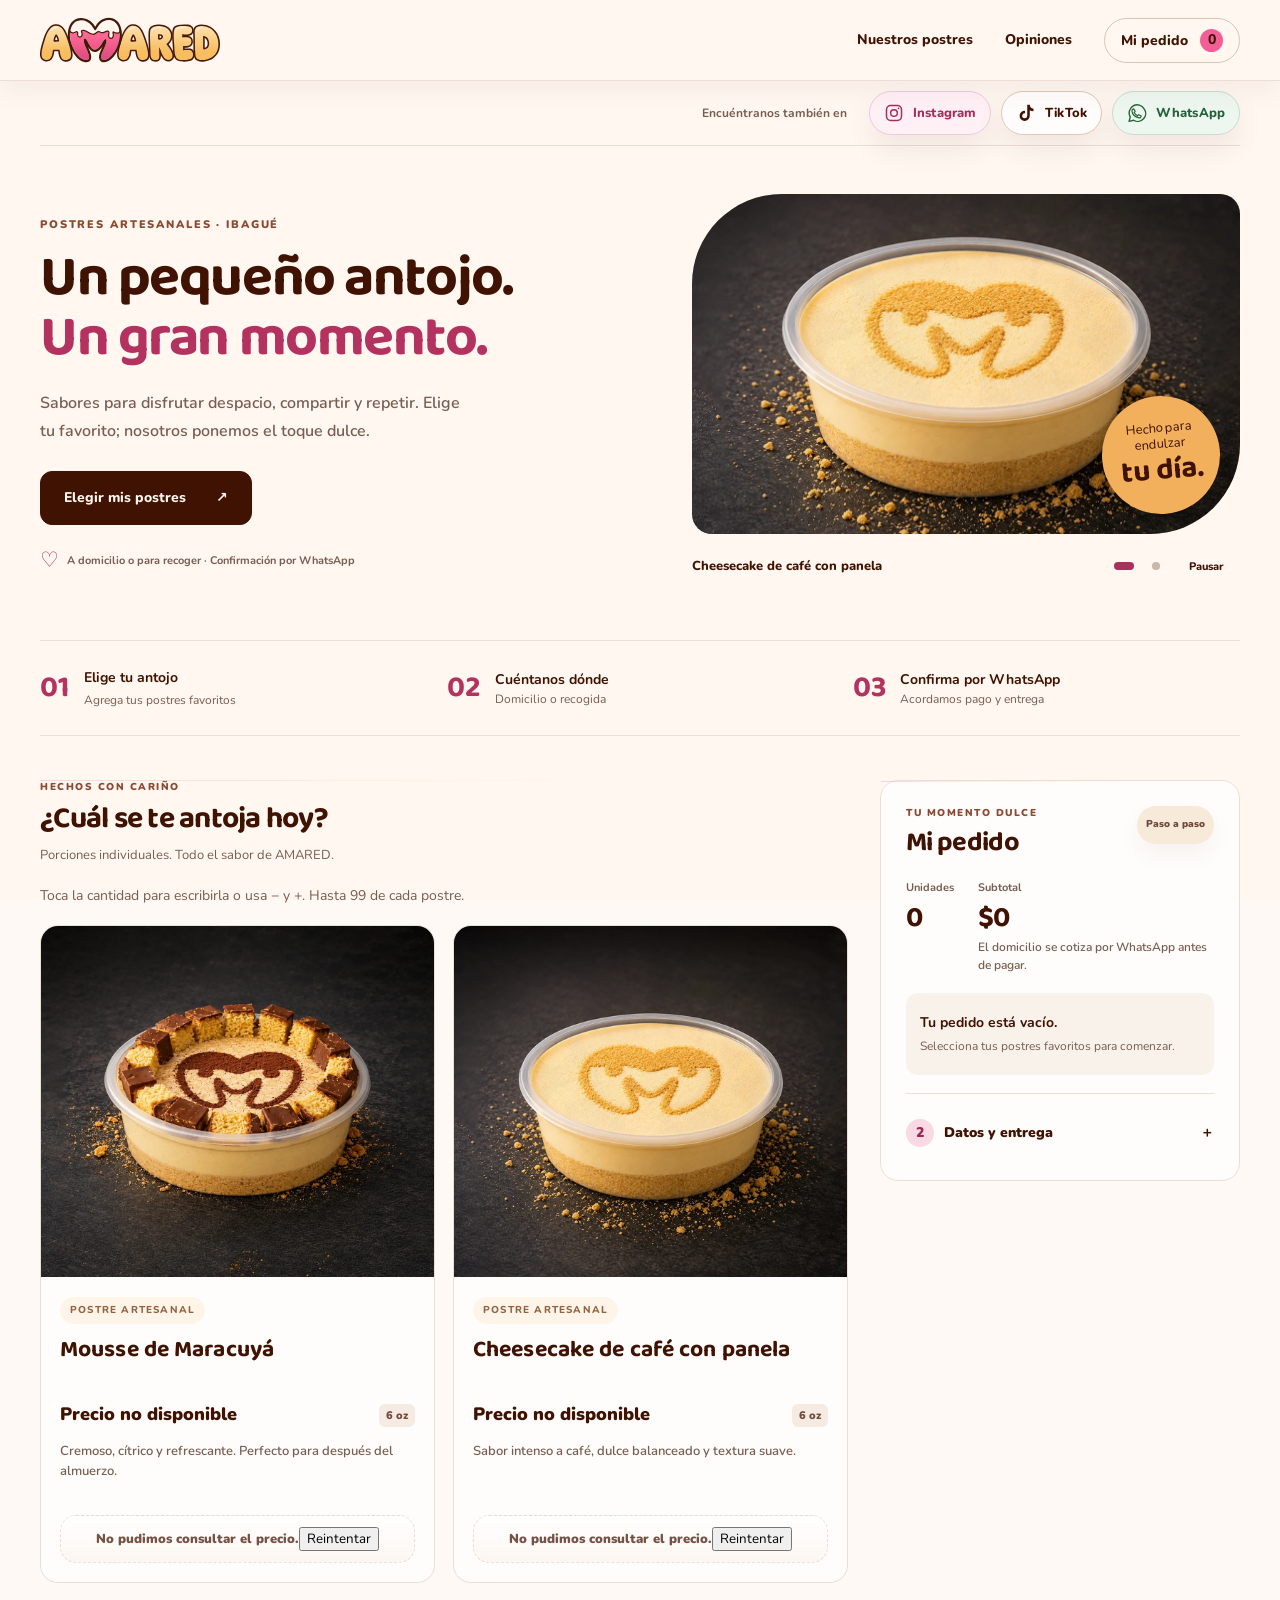
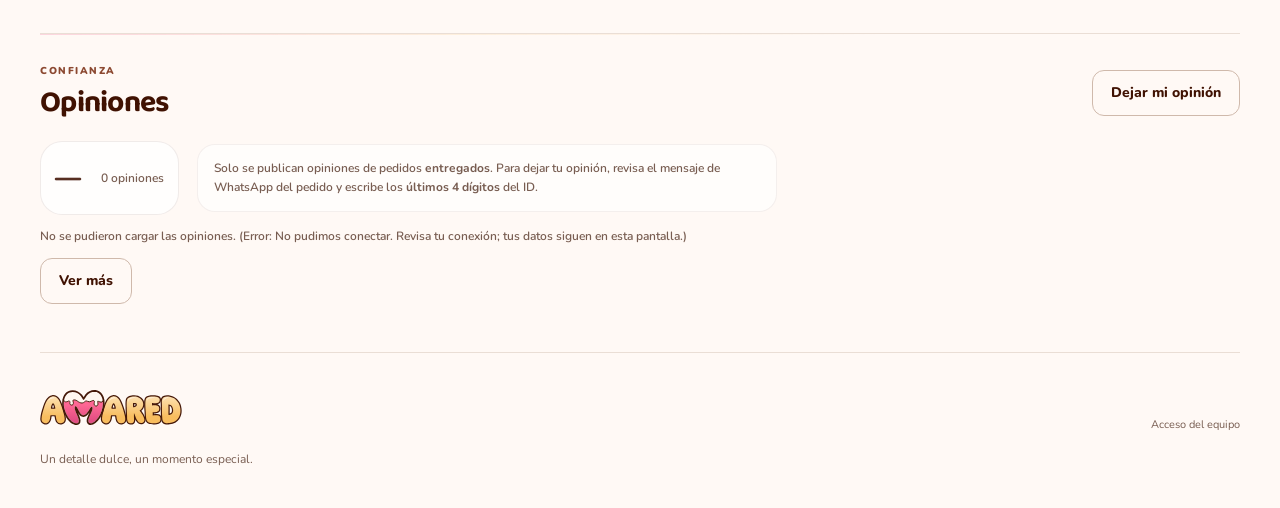
==== commit eb92e13c: "Add files via upload" ====
--- a/index.html
+++ b/index.html
@@ -10,7 +10,7 @@
   <link rel="preload" href="assets/Logo-Isotipo-Amared.svg" as="image" type="image/svg+xml">
   <link rel="stylesheet" href="https://cdnjs.cloudflare.com/ajax/libs/font-awesome/6.5.2/css/all.min.css">
   <link rel="stylesheet" href="styles.css?v=20260919-ux22">
-<meta name="description" content="Postres artesanales AMARED en Ibagué. Elige tu favorito, solicita domicilio o recogida y confirma tu pedido por WhatsApp."><link rel="preconnect" href="https://fonts.googleapis.com"><link rel="preconnect" href="https://fonts.gstatic.com" crossorigin><link rel="stylesheet" href="https://fonts.googleapis.com/css2?family=Baloo+2:wght@600;700;800&amp;family=Nunito:wght@400;600;700;800&amp;display=swap"><link rel="stylesheet" href="experience.css?v=20260919-ux22"><script src="config.js?v=20260919-ux22"></script><script src="runtime.js?v=20260919-ux22"></script></head>
+<meta name="description" content="Postres artesanales AMARED en Ibagué. Elige tu favorito, solicita domicilio o recogida y confirma tu pedido por WhatsApp."><link rel="preconnect" href="https://fonts.googleapis.com"><link rel="preconnect" href="https://fonts.gstatic.com" crossorigin><link rel="stylesheet" href="https://fonts.googleapis.com/css2?family=Baloo+2:wght@600;700;800&amp;family=Nunito:wght@400;600;700;800&amp;display=swap"><link rel="stylesheet" href="experience.css?v=20260919-menus223"><script src="config.js?v=20260919-ux22"></script><script src="runtime.js?v=20260919-ux22"></script></head>
 <body class="launch-checking amaredV2 storefront">
   <a class="skipLink" href="#inicio">Saltar al contenido</a><section id="launchGate" class="launchGate hidden" aria-live="polite">
     <div class="launchGateShell">
--- a/experience.css
+++ b/experience.css
@@ -292,7 +292,6 @@
  .atelierFooter p,.teamAccess{font-size:14px}
  .storefront .purchaseJourney strong{font-size:13px}
  .storefront .indexAdminMobileBtn{display:flex;flex-direction:column;align-items:center;justify-content:center;width:auto;min-width:58px;gap:2px}
- .storefront .indexAdminMobileBtn .txt{font:800 11px var(--font-main)}
  .storefront .indexAdminMobileCenter{gap:4px;min-width:0}
  .storefront .indexAdminMobilePill{padding:8px;font-size:13px}
 }
@@ -312,31 +311,68 @@
 
 @media(max-width:860px){
  .storefront .indexAdminMobileCenter{display:flex}
- .storefront .indexAdminMobileBtn .txt{display:block}
  .storefront .stepper button{width:100%}
  .storefront .deliveryTileCopy small{font-size:14px;line-height:1.55}
  .storefront .cartLineMeta>small{font-size:12px}
- .workspacePage .amBottomAction,.workspacePage .amDeliveryMobileAction{flex-direction:column;gap:3px}
- .workspacePage .amBottomAction .txt,.workspacePage .amDeliveryMobileAction .txt{display:block;font-size:11px;line-height:1.2}
- .workspacePage .amBottomPill,.workspacePage .amDeliveryMobileSeg .txt{font-size:14px}
- .costsPage .mNavBtn{display:flex;flex-direction:column;align-items:center;justify-content:center;gap:2px;font-size:19px}
- .costsPage .mNavBtn::after{font-size:10px;font-weight:800;line-height:1.2;content:attr(aria-label)}
  .costsPage .hasBottomSummary .container,.costsPage.hasBottomSummary .container{padding-bottom:210px!important}
-.costsPage .btnHistoryFab{bottom:110px}
-}
-@media(max-width:860px){
- .workspacePage .hubWelcome{margin:0 0 20px;padding:0;border:0;background:transparent}
- .workspacePage .hubWelcomeTitle{font-size:28px;line-height:1.2}
- .workspacePage .hubCard{gap:12px;padding:18px}
- .workspacePage .hubCardTitle{font-size:22px}
- .workspacePage .hubCardDesc{font-size:15px;line-height:1.55}
- .workspacePage .hubCardBtn,.workspacePage #hubProfilePill,.workspacePage #hubCountPill{display:none}
- .workspacePage .hubEmoji{min-width:36px;width:36px;height:36px;font-size:20px}
- .workspacePage .amMobileAction{flex-direction:column;gap:3px}
- .workspacePage .amMobileAction .txt{display:block;font-size:11px;line-height:1.2}
- .workspacePage .profilesMobileBar.isHubMode{grid-template-columns:56px minmax(0,1fr) 56px}
- .workspacePage .profilesMobileAction .txt{display:block;font-size:11px;line-height:1.2}
- .workspacePage .amBottomIconBtn{flex-direction:column;gap:3px}
- .workspacePage .adminMobileBtn .txt,.workspacePage .profilesMobileBtn .txt{display:block!important;position:static;width:auto;height:auto;margin:0;overflow:visible;clip:auto;clip-path:none;font-size:11px;line-height:1.2;white-space:normal}
- .workspacePage .hubMetaRow{display:none}
-}
+.costsPage .btnHistoryFab{bottom:110px}
+}
+@media(max-width:860px){
+ .workspacePage .hubWelcome{margin:0 0 20px;padding:0;border:0;background:transparent}
+ .workspacePage .hubWelcomeTitle{font-size:28px;line-height:1.2}
+ .workspacePage .hubCard{gap:12px;padding:18px}
+ .workspacePage .hubCardTitle{font-size:22px}
+ .workspacePage .hubCardDesc{font-size:15px;line-height:1.55}
+ .workspacePage .hubCardBtn,.workspacePage #hubProfilePill,.workspacePage #hubCountPill{display:none}
+ .workspacePage .hubEmoji{min-width:36px;width:36px;height:36px;font-size:20px}
+ .workspacePage .profilesMobileBar.isHubMode{grid-template-columns:56px minmax(0,1fr) 56px}
+ .workspacePage .hubMetaRow{display:none}
+}
+
+/* One mobile action-bar format; glyphs do not depend on the device font. */
+@media(max-width:860px){
+ .workspacePage{ --menu-font-size:16px; --menu-control-size:48px; }
+ .workspacePage :is(#adminMobileBar,#amKitchenMobileBar,#amDeliveryMobileBar,#mobileNav,#profilesMobileBar,#indexAdminMobileBar){
+   left:10px;right:10px;gap:6px;padding:8px;grid-template-columns:var(--menu-control-size) minmax(0,1fr) var(--menu-control-size);
+   align-items:center;border-radius:32px;
+ }
+ .workspacePage #mobileNav:not(.hidden){display:grid}
+ .workspacePage :is(.adminMobileCenter,.amMobileCenter,.amDeliveryMobileCenter,.mNavTabs,.profilesMobileCenter,.indexAdminMobileCenter,.hubMobileCenter){
+   display:flex;flex:1;min-width:0;width:100%;height:auto;min-height:52px;gap:2px;padding:2px;border-radius:28px;
+ }
+ .workspacePage :is(.adminMobileCenter,.amMobileCenter,.amDeliveryMobileCenter,.mNavTabs,.profilesMobileCenter,.indexAdminMobileCenter,.hubMobileCenter) button{
+   flex:1;min-width:0;width:100%;min-height:48px;height:auto;padding:6px 2px;display:flex;align-items:center;justify-content:center;gap:6px;
+   border-radius:24px;font-family:var(--font-main);font-size:var(--menu-font-size);font-weight:800;line-height:1.25;letter-spacing:0;
+ }
+ .workspacePage :is(.adminMobileCenter,.amMobileCenter,.amDeliveryMobileCenter,.mNavTabs,.profilesMobileCenter,.indexAdminMobileCenter,.hubMobileCenter) button .txt{
+   font-family:var(--font-main);font-size:var(--menu-font-size);font-weight:800;line-height:1.25;letter-spacing:0;white-space:nowrap;
+ }
+ .workspacePage :is(#btnMobileRefresh,#mBtnRefresh,#dMBtnRefresh,#mNavReload,#btnMobileReload,#btnIndexAdminBarRefresh,#btnHubMobileRefresh,#btnMobileLogout,#mBtnLogout,#dMBtnLogout,#mNavExit,#btnMobileLock,#btnIndexAdminBarHub){
+   display:flex;flex:0 0 var(--menu-control-size);align-items:center;justify-content:center;
+   width:var(--menu-control-size);height:var(--menu-control-size);min-width:var(--menu-control-size);min-height:var(--menu-control-size);
+   padding:0;gap:0;border-radius:50%;font-size:0!important;color:var(--choco);
+ }
+ .workspacePage :is(#btnMobileRefresh,#mBtnRefresh,#dMBtnRefresh,#mNavReload,#btnMobileReload,#btnIndexAdminBarRefresh,#btnHubMobileRefresh,#btnMobileLogout,#mBtnLogout,#dMBtnLogout,#mNavExit,#btnMobileLock,#btnIndexAdminBarHub) > *{display:none!important}
+ .workspacePage :is(#btnMobileRefresh,#mBtnRefresh,#dMBtnRefresh,#mNavReload,#btnMobileReload,#btnIndexAdminBarRefresh,#btnHubMobileRefresh,#btnMobileLogout,#mBtnLogout,#dMBtnLogout,#mNavExit,#btnMobileLock,#btnIndexAdminBarHub)::after{content:none!important}
+ .workspacePage :is(#btnMobileRefresh,#mBtnRefresh,#dMBtnRefresh,#mNavReload,#btnMobileReload,#btnIndexAdminBarRefresh,#btnHubMobileRefresh,#btnMobileLogout,#mBtnLogout,#dMBtnLogout,#mNavExit,#btnMobileLock,#btnIndexAdminBarHub)::before{
+   content:'';display:block;flex:none;width:24px;height:24px;background-color:currentColor;
+   -webkit-mask:var(--menu-icon) center/contain no-repeat;mask:var(--menu-icon) center/contain no-repeat;
+   pointer-events:none;
+ }
+ .workspacePage :is(#btnMobileRefresh,#mBtnRefresh,#dMBtnRefresh,#mNavReload,#btnMobileReload,#btnIndexAdminBarRefresh,#btnHubMobileRefresh){ --menu-icon:url("data:image/svg+xml,%3Csvg%20xmlns%3D%22http%3A%2F%2Fwww.w3.org%2F2000%2Fsvg%22%20viewBox%3D%220%200%2024%2024%22%20fill%3D%22none%22%20stroke%3D%22black%22%20stroke-width%3D%221.9%22%20stroke-linecap%3D%22round%22%20stroke-linejoin%3D%22round%22%3E%3Cpath%20d%3D%22M20%207v5h-5%22%2F%3E%3Cpath%20d%3D%22M19.2%208a8%208%200%201%200%20.3%207%22%2F%3E%3C%2Fsvg%3E"); }
+ .workspacePage :is(#btnMobileLogout,#mBtnLogout,#dMBtnLogout,#mNavExit,#btnMobileLock,#btnIndexAdminBarHub){ --menu-icon:url("data:image/svg+xml,%3Csvg%20xmlns%3D%22http%3A%2F%2Fwww.w3.org%2F2000%2Fsvg%22%20viewBox%3D%220%200%2024%2024%22%20fill%3D%22none%22%20stroke%3D%22black%22%20stroke-width%3D%221.9%22%20stroke-linecap%3D%22round%22%20stroke-linejoin%3D%22round%22%3E%3Cpath%20d%3D%22M10%204H5v16h5M10%2012h11m-4-4%204%204-4%204%22%2F%3E%3C%2Fsvg%3E"); }
+ .workspacePage :is(#btnMobileLogout,#mBtnLogout,#dMBtnLogout,#mNavExit,#btnMobileLock,#btnIndexAdminBarHub)[aria-label="Inicio"]{ --menu-icon:url("data:image/svg+xml,%3Csvg%20xmlns%3D%22http%3A%2F%2Fwww.w3.org%2F2000%2Fsvg%22%20viewBox%3D%220%200%2024%2024%22%20fill%3D%22none%22%20stroke%3D%22black%22%20stroke-width%3D%221.9%22%20stroke-linecap%3D%22round%22%20stroke-linejoin%3D%22round%22%3E%3Cpath%20d%3D%22m3%2010%209-7%209%207%22%2F%3E%3Cpath%20d%3D%22M5%209v11h5v-6h4v6h5V9%22%2F%3E%3C%2Fsvg%3E"); }
+ .workspacePage #btnIndexAdminBarHub[aria-label="Volver arriba"]{ --menu-icon:url("data:image/svg+xml,%3Csvg%20xmlns%3D%22http%3A%2F%2Fwww.w3.org%2F2000%2Fsvg%22%20viewBox%3D%220%200%2024%2024%22%20fill%3D%22none%22%20stroke%3D%22black%22%20stroke-width%3D%221.9%22%20stroke-linecap%3D%22round%22%20stroke-linejoin%3D%22round%22%3E%3Cpath%20d%3D%22M12%2020V4m-7%207%207-7%207%207%22%2F%3E%3C%2Fsvg%3E"); }
+ .workspacePage #hubMobileBar{grid-template-columns:var(--menu-control-size) minmax(0,1fr);padding:8px;gap:6px}
+ .workspacePage .amDeliveryMobileCenter button{width:auto;flex:1 1 auto}
+}
+@media(max-width:380px){ .workspacePage{ --menu-font-size:15px; } }
+@media(max-width:350px){
+ .workspacePage{ --menu-font-size:14px; --menu-control-size:44px; }
+ .workspacePage :is(#adminMobileBar,#amKitchenMobileBar,#amDeliveryMobileBar,#mobileNav,#profilesMobileBar,#indexAdminMobileBar){left:8px;right:8px;padding:4px;gap:2px}
+}
+/* The sidebar owns the desktop return to the workspace home. */
+@media(min-width:861px){
+ .workspacePage.is-app.hasWorkspaceNav :is(#btnHeaderHub,#btnKitchenHub,#btnDeliveryHub,#btnCostsHub,#btnIndexAdminDesktopHub),
+ .workspacePage.is-app.hasWorkspaceNav #btnBack[aria-label="Inicio"]{display:none!important}
+}
